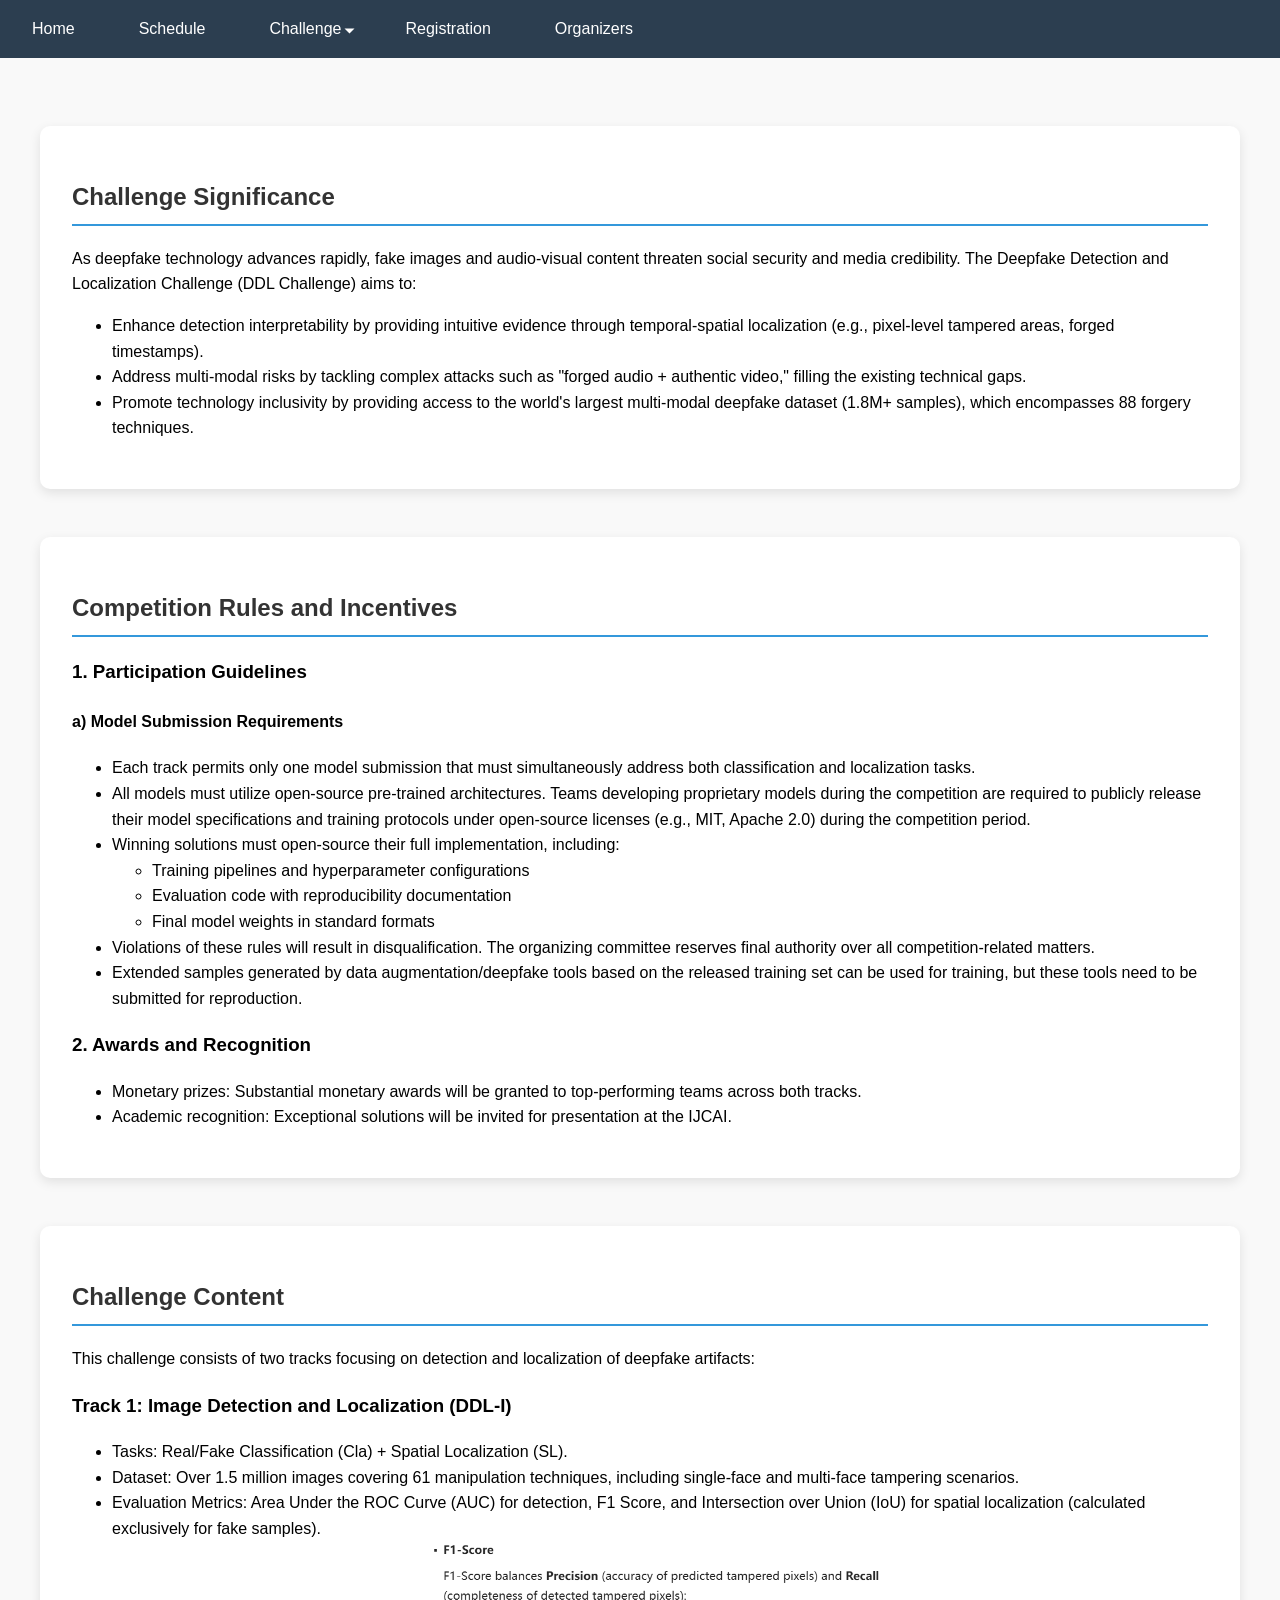
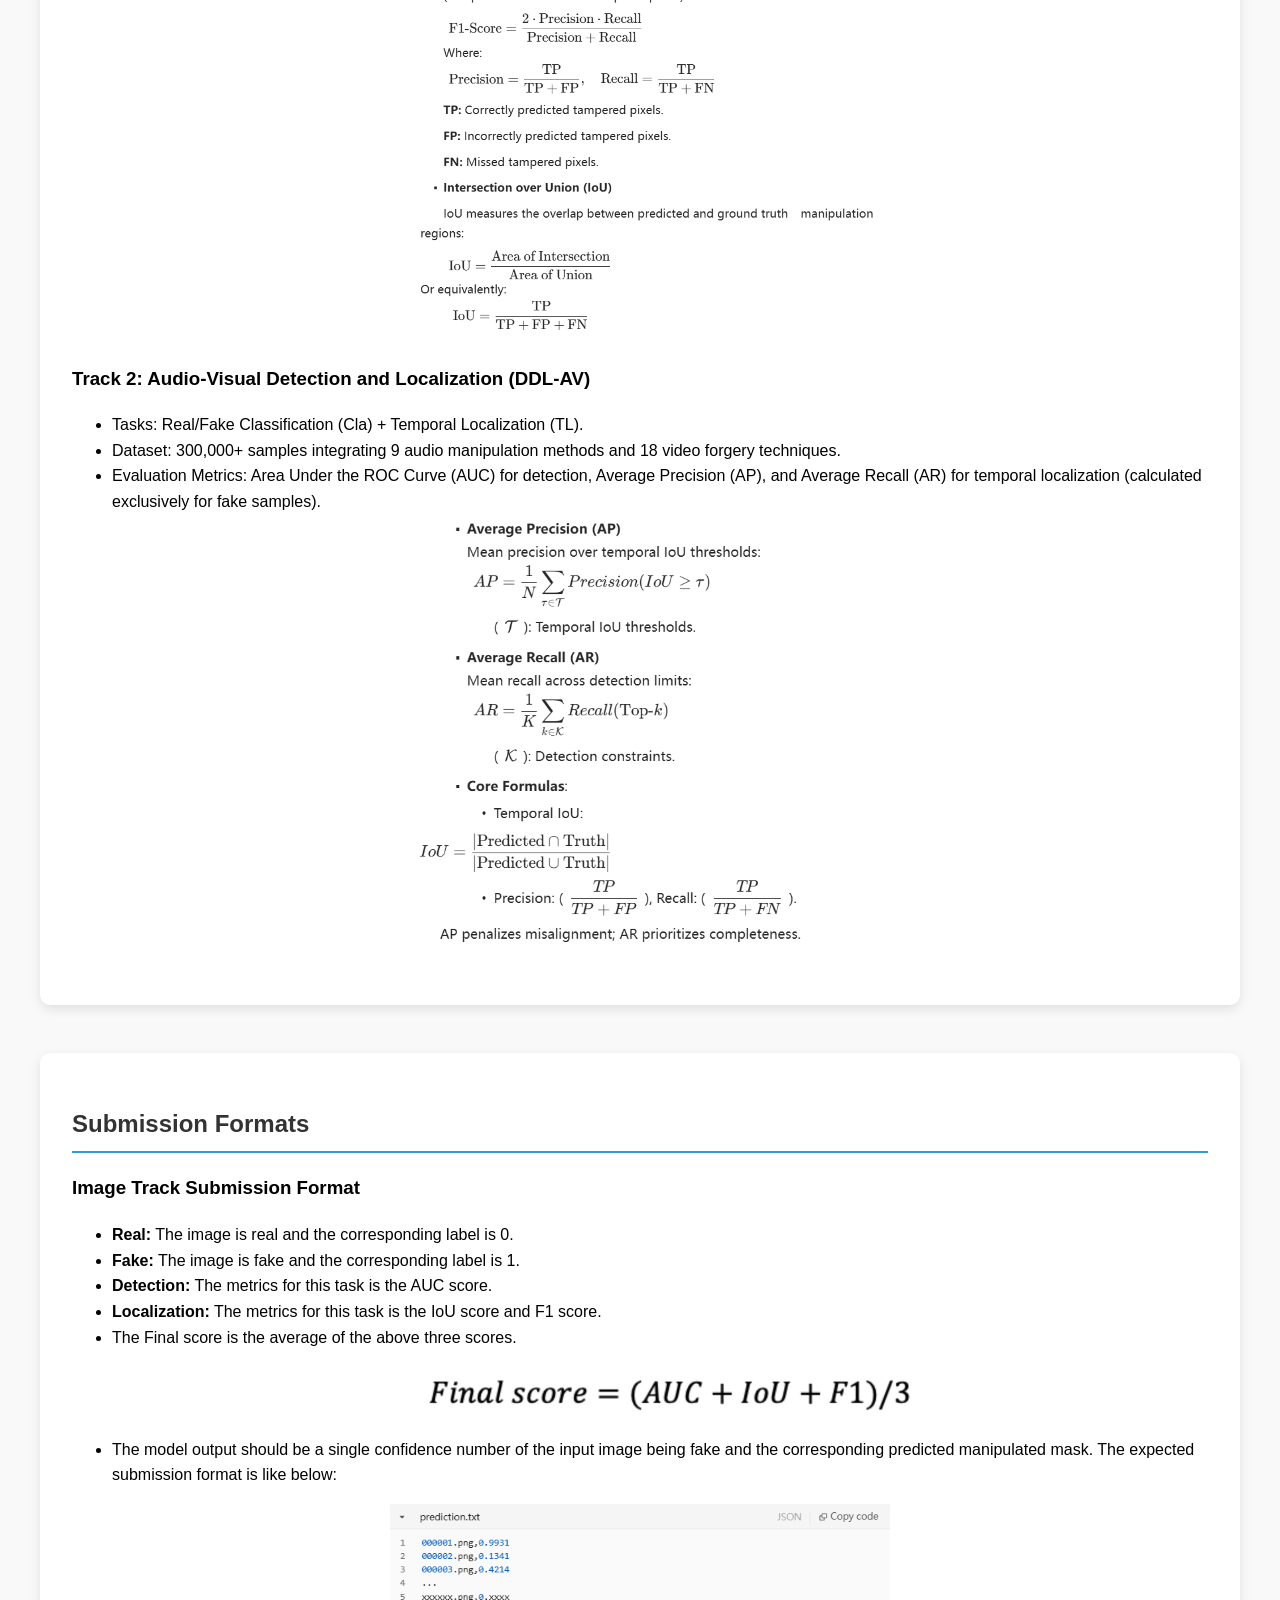
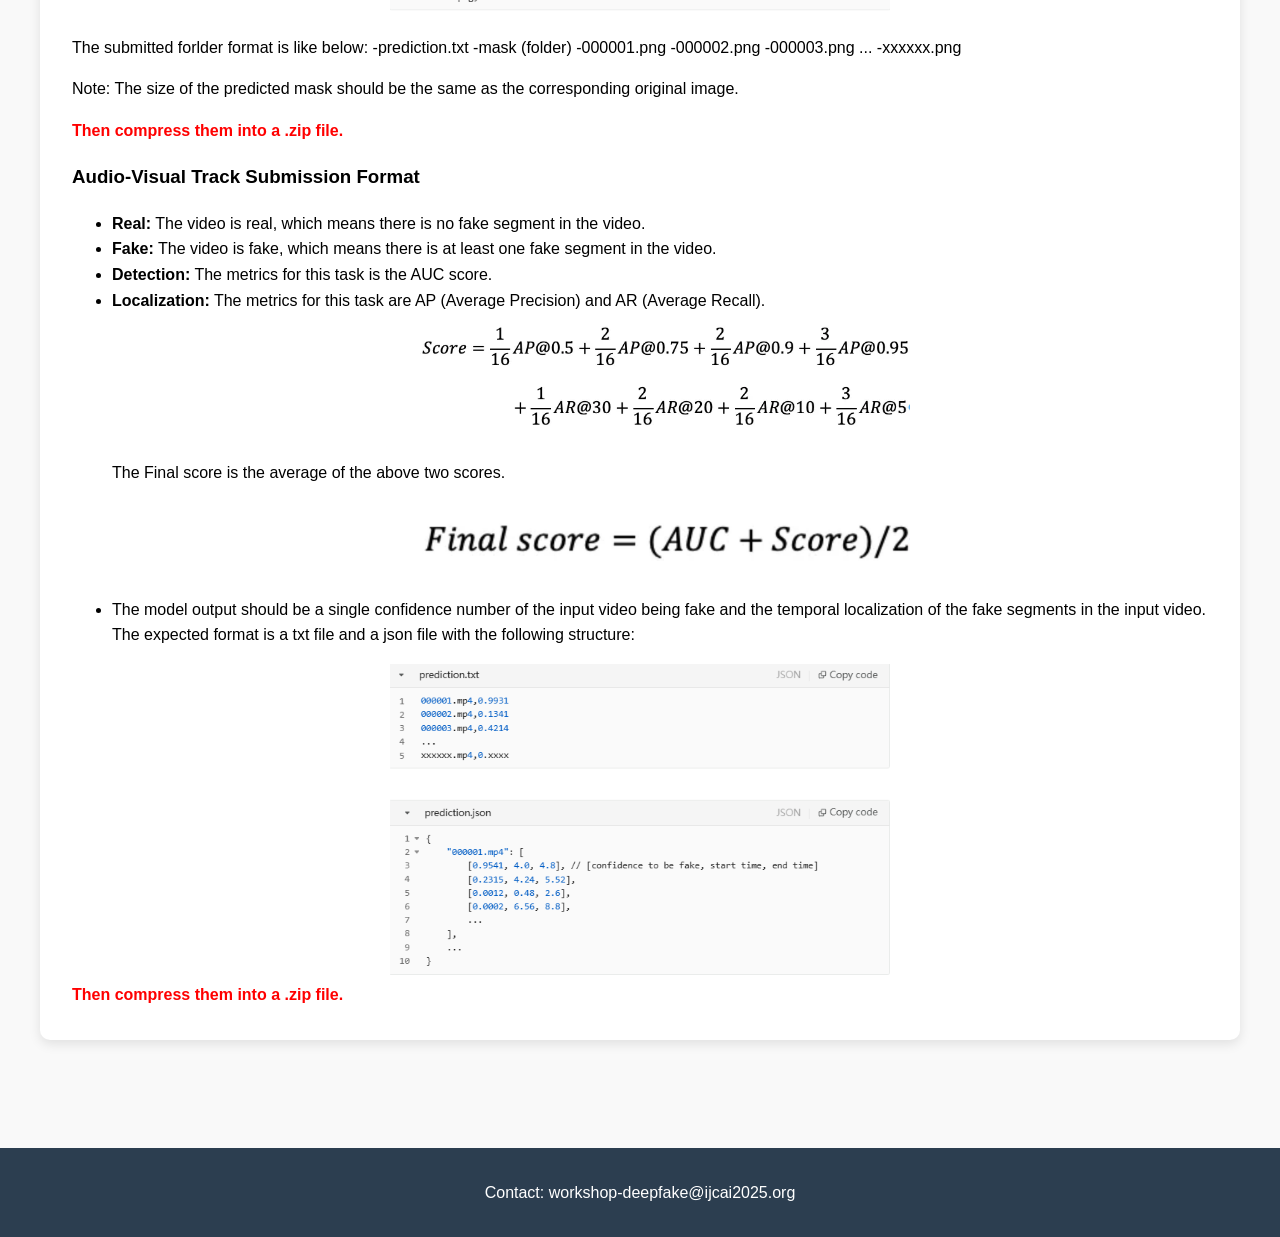
==== challenge.html @ b2328891 "Initial commit from main folder" ====
<!DOCTYPE html>
<html lang="en">
<head>
    <meta charset="UTF-8">
    <meta name="viewport" content="width=device-width, initial-scale=1.0">
    <title>Workshop Challenge | IJCAI 2025</title>
    <link rel="stylesheet" href="styles.css">
</head>
<body>
<nav>
    <ul>
        <li><a href="index.html">Home</a></li>
        <li><a href="schedule.html">Schedule</a></li>
        <li class="dropdown">
            <a href="#">Challenge</a>
            <ul class="dropdown-menu">
                <li><a href="challenge.html">Evaluate</a></li>
                <li><a href="datasets.html">Datasets</a></li>
            </ul>
        </li>
        <li><a href="Registration.html">Registration</a></li>
        <li><a href="organizers.html">Organizers</a></li>
<!--        <li class="active"><a href="accepted_paper.html">Accepted Papers</a></li>-->
    </ul>
</nav>

<div class="container">
    <div class="page-content">
        <div class="card committee-section">
            <h2 class="section-header"><b>Challenge Significance</b></h2>
            <p>As deepfake technology advances rapidly, fake images and audio-visual content threaten social security and media credibility. The Deepfake Detection and Localization Challenge (DDL Challenge) aims to:</p>
            <ul>
                <li>Enhance detection interpretability by providing intuitive evidence through temporal-spatial localization (e.g., pixel-level tampered areas, forged timestamps).</li>
                <li>Address multi-modal risks by tackling complex attacks such as "forged audio + authentic video," filling the existing technical gaps.</li>
                <li>Promote technology inclusivity by providing access to the world's largest multi-modal deepfake dataset (1.8M+ samples), which encompasses 88 forgery techniques.</li>
            </ul>
        </div>

        <div class="card committee-section">
            <h2 class="section-header"><b>Competition Rules and Incentives</b></h2>
            <h3>1. Participation Guidelines</h3>
            <h4>a) Model Submission Requirements</h4>
            <ul>
                <li>Each track permits only one model submission that must simultaneously address both classification and localization tasks.</li>
                <li>All models must utilize open-source pre-trained architectures. Teams developing proprietary models during the competition are required to publicly release their model specifications and training protocols under open-source licenses (e.g., MIT, Apache 2.0) during the competition period.</li>
                <li>Winning solutions must open-source their full implementation, including:
                    <ul>
                        <li>Training pipelines and hyperparameter configurations</li>
                        <li>Evaluation code with reproducibility documentation</li>
                        <li>Final model weights in standard formats</li>
                    </ul>
                </li>
                <li>Violations of these rules will result in disqualification. The organizing committee reserves final authority over all competition-related matters.</li>
                <li>Extended samples generated by data augmentation/deepfake tools based on the released training set can be used for training, but these tools need to be submitted for reproduction.</li>
            </ul>
            <h3>2. Awards and Recognition</h3>
            <ul>
                <li>Monetary prizes: Substantial monetary awards will be granted to top-performing teams across both tracks.</li>
                <li>Academic recognition: Exceptional solutions will be invited for presentation at the IJCAI.</li>
            </ul>
        </div>

        <div class="card committee-section">
            <h2 class="section-header"><b>Challenge Content</b></h2>
            <p>This challenge consists of two tracks focusing on detection and localization of deepfake artifacts:</p>
            <h3>Track 1: Image Detection and Localization (DDL-I)</h3>
            <ul>
                <li>Tasks: Real/Fake Classification (Cla) + Spatial Localization (SL).</li>
                <li>Dataset: Over 1.5 million images covering 61 manipulation techniques, including single-face and multi-face tampering scenarios.</li>
                <li>Evaluation Metrics: Area Under the ROC Curve (AUC) for detection, F1 Score, and Intersection over Union (IoU) for spatial localization (calculated exclusively for fake samples).</li>
                <center><img src="images/f1_score.png" style="width: 500px; height: auto;"></center>
            </ul>

            <h3>Track 2: Audio-Visual Detection and Localization (DDL-AV)</h3>
            <ul>
                <li>Tasks: Real/Fake Classification (Cla) + Temporal Localization (TL).</li>
                <li>Dataset: 300,000+ samples integrating 9 audio manipulation methods and 18 video forgery techniques.</li>
                <li>Evaluation Metrics: Area Under the ROC Curve (AUC) for detection, Average Precision (AP), and Average Recall (AR) for temporal localization (calculated exclusively for fake samples).</li>
                <center><img src="images/average_percision.png" style="width: 500px; height: auto;"></center>
            </ul>
        </div>
    </div>
<div class="card committee-section">
    <h2 class="section-header"><b>Submission Formats</b></h2>

    <h3>Image Track Submission Format</h3>
    <ul>
        <li><b>Real:</b> The image is real and the corresponding label is 0.</li>
        <li><b>Fake:</b> The image is fake and the corresponding label is 1.</li>
        <li><b>Detection:</b> The metrics for this task is the AUC score.</li>
        <li><b>Localization:</b> The metrics for this task is the IoU score and F1 score.</li>
        <li>The Final score is the average of the above three scores.</li>
        <center><img src="images/final_score1.jpg" style="width: 500px; height: auto;"></center>
        <li>The model output should be a single confidence number of the input image being fake and the corresponding predicted manipulated mask. The expected submission format is like below:</li>
    </ul>
    <center><img src="images/image_format.png" style="width: 500px; height: auto;"></center>
    <p>The submitted forlder format is like below:
        -prediction.txt
        -mask (folder)
        -000001.png
        -000002.png
        -000003.png
        ...
        -xxxxxx.png</p>
    <p>Note: The size of the predicted mask should be the same as the corresponding original image.</p>
    <span style="color: red;"><b>Then compress them into a .zip file.</b></span>

    <h3>Audio-Visual Track Submission Format</h3>
    <ul>
        <li><b>Real:</b> The video is real, which means there is no fake segment in the video.</li>
        <li><b>Fake:</b> The video is fake, which means there is at least one fake segment in the video.</li>
        <li><b>Detection:</b> The metrics for this task is the AUC score.</li>
        <li><b>Localization:</b> The metrics for this task are AP (Average Precision) and AR (Average Recall).</li>
        <center><img src="images/audio_format_1.png" style="width: 500px; height: auto;"></center>
        <P>The Final score is the average of the above two scores.</P>
        <center><img src="images/final_score2.jpg" style="width: 500px; height: auto;"></center>
        <Li>The model output should be a single confidence number of the input video being fake and the temporal localization of the fake segments in the input video. The expected format is a txt file and a json file with the following structure:</Li>
    </ul>
    <center><img src="images/audio_format_2.png" style="width: 500px; height: auto;"></center>
    <span style="color: red;"><b>Then compress them into a .zip file.</b></span>
</div>
</div>
</div>
<footer>
    <p>Contact: workshop-deepfake@ijcai2025.org</p>
</footer>
</body>
</html>
---- styles.css ----
/* styles.css */
/* 只影响Highlight区域内的列表链接 */
.highlight-card ul li a {
    text-decoration: none;
}
:root {
    --primary-color: #2c3e50;
    --secondary-color: #3498db;
    --background-color: #f9f9f9;
}
body {
    font-family: 'Segoe UI', sans-serif;
    line-height: 1.6;
    margin: 0;
    background-color: var(--background-color);
}

nav {
    background: var(--primary-color);
    padding: 1rem;
    position: sticky;
    top: 0;
}

nav ul {
    list-style: none;
    display: flex;
    gap: 2rem;
    margin: 0;
    padding: 0;
}

nav a {
    color: white;
    text-decoration: none;
    padding: 0.5rem 1rem;
    border-radius: 4px;
}

nav a.active {
    background: var(--secondary-color);
}

.container {
    max-width: 1200px;
    margin: 2rem auto;
    padding: 0 1rem;
}

.hero {
    text-align: center;
    padding: 4rem 0;
    background: linear-gradient(rgba(44,62,80,0.9), rgba(44,62,80,0.9)),
                url('header-bg.jpg');
    color: white;
}

.highlights {
    display: grid;
    grid-template-columns: repeat(auto-fit, minmax(300px, 1fr));
    gap: 2rem;
    margin-top: 3rem;
}

.highlight-card {
    background: white;
    padding: 1.5rem;
    border-radius: 8px;
    box-shadow: 0 2px 8px rgba(0,0,0,0.1);
}

.committee-grid {
    display: grid;
    grid-template-columns: repeat(auto-fit, minmax(250px, 1fr));
    gap: 1.5rem;
}

.member-card {
    background: white;
    padding: 1rem;
    border-left: 4px solid var(--secondary-color);
    margin-bottom: 1rem;
}

.schedule-timeline {
    border-left: 2px solid var(--secondary-color);
    padding-left: 2rem;
    margin: 2rem 0;
}

.timeline-item {
    margin-bottom: 2rem;
    position: relative;
}

.timeline-item::before {
    content: '';
    position: absolute;
    left: -2.3rem;
    top: 0;
    width: 12px;
    height: 12px;
    background: var(--secondary-color);
    border-radius: 50%;
}

footer {
    background: var(--primary-color);
    color: white;
    text-align: center;
    padding: 1rem;
    margin-top: 3rem;
}

@media (max-width: 768px) {
    nav ul {
        flex-direction: column;
        gap: 1rem;
    }
}

/* 在styles.css中添加以下样式 */
.committee-section {
    margin: 3rem 0;
    padding: 2rem;
    background: white;
    border-radius: 10px;
    box-shadow: 0 4px 12px rgba(0,0,0,0.1);
}

.section-header {
    color: var(--primary-color);
    border-bottom: 2px solid var(--secondary-color);
    padding-bottom: 0.5rem;
    margin-bottom: 2rem;
    display: flex;
    align-items: center;
    gap: 1rem;
}

.member-card {
    background: #fff;
    border-radius: 8px;
    padding: 1.5rem;
    transition: transform 0.3s ease;
    border: 1px solid #eee;
}

.member-card:hover {
    transform: translateY(-5px);
    box-shadow: 0 6px 16px rgba(0,0,0,0.1);
}

.member-header {
    margin-bottom: 1rem;
}

.position {
    color: #666;
    font-size: 0.9rem;
}

.member-details ul {
    list-style: none;
    padding: 0;
    margin: 1rem 0;
}

.member-details li {
    margin: 0.8rem 0;
    display: flex;
    align-items: center;
    gap: 0.8rem;
}

.profile-link {
    display: inline-flex;
    align-items: center;
    gap: 0.5rem;
    color: var(--secondary-color);
    text-decoration: none;
    margin-top: 1rem;
}

.organizer-grid {
    display: grid;
    grid-template-columns: repeat(auto-fit, minmax(280px, 1fr));
    gap: 2rem;
}

.organizer-card {
    display: flex;
    gap: 1.5rem;
    padding: 1rem;
    border-radius: 8px;
    background: #f8f9fa;
}

.organizer-photo {
    width: 100px;
    height: 100px;
    border-radius: 50%;
    overflow: hidden;
}

.organizer-photo img {
    width: 100%;
    height: 100%;
    object-fit: cover;
}

.achievements {
    margin: 0.8rem 0;
    display: flex;
    flex-wrap: wrap;
    gap: 0.5rem;
}

.achievement-badge {
    background: var(--secondary-color);
    color: white;
    padding: 0.3rem 0.8rem;
    border-radius: 20px;
    font-size: 0.8rem;
}

/* Speaker Grid */
.speaker-grid {
  display: grid;
      grid-template-columns: repeat(3, 1fr); /* Three columns in the first row */
      grid-template-rows: auto auto;        /* Two rows */
      gap: 20px;                            /* Gap between items */

}

/* Speaker Card */
.speaker-card {
    background: #fff;
    border: 1px solid #ddd;
    border-radius: 8px;
    padding: 15px;
    text-align: center; /* 居中对齐文本 */
    box-shadow: 0 2px 4px rgba(0, 0, 0, 0.1);
    transition: transform 0.2s, box-shadow 0.2s; /* 鼠标悬浮效果 */
}

/* 悬浮效果 */
.speaker-card:hover {
    transform: translateY(-5px); /* 悬浮时上移 */
    box-shadow: 0 4px 8px rgba(0, 0, 0, 0.2); /* 增大阴影 */
}

/* Speaker Avatar */
.speaker-card .avatar img {
    width: 120px;
    height: 120px;
    border-radius: 50%; /* 圆形头像 */
    object-fit: cover; /* 图片填充保持比例 */
    margin-bottom: 15px; /* 图片与信息之间的间距 */
    box-shadow: 0 2px 6px rgba(0, 0, 0, 0.2); /* 图像阴影 */
}

/* Speaker Info */
.speaker-info h3 {
    font-size: 18px;
    color: #333;
    margin: 0;
}

.speaker-info .affiliation {
    font-size: 14px;
    color: #555;
    margin: 5px 0;
}

/* Speaker Bio */
.speaker-bio p {
    font-size: 14px;
    color: #666;
    margin: 10px 0;
}

.speaker-bio .expertise {
    margin-top: 10px;
}

.expertise-tag {
    display: inline-block;
    margin: 2px 5px;
    padding: 5px 10px;
    font-size: 12px;
    color: #fff;
    background-color: #007bfc;
    border-radius: 20px;
}

/* 鼠标悬浮链接样式 */
.speaker-card .profile-link {
    display: inline-block;
    margin-top: 10px;
    font-size: 14px;
    color: #007bfc;
    text-decoration: none;
    font-weight: bold;
}

.speaker-card .profile-link i {
    margin-left: 5px; /* 图标与文字间距 */
    transition: transform 0.3s ease;
}

.speaker-card .profile-link:hover i {
    transform: translateX(3px); /* 鼠标悬浮时图标向右移动 */
}
.expertise-tag {
    background: #e3f2fd;
    color: #1976d2;
    padding: 0.3rem 0.8rem;
    border-radius: 4px;
    font-size: 0.85rem;
    margin-right: 0.5rem;
}

@media (max-width: 768px) {
    .organizer-card {
        flex-direction: column;
        align-items: center;
        text-align: center;
    }

    .organizer-photo {
        width: 80px;
        height: 80px;
    }
}
/* Add to styles.css */
/* SCHEDULE SPECIFIC STYLES */
.page-title {
    color: #2c3e50;
    border-bottom: 3px solid #3498db;
    padding-bottom: 1rem;
}

.schedule-section {
    margin: 3rem 0;
    background: white;
    padding: 2rem;
    border-radius: 10px;
    box-shadow: 0 4px 6px rgba(0,0,0,0.05);
}

.section-header {
    display: flex;
    align-items: center;
    gap: 1rem;
    color: #34495e;
    margin-bottom: 2rem;
}

.timeline-container {
    position: relative;
    padding-left: 3rem;
    border-left: 2px solid #3498db;
}

.timeline-item {
    position: relative;
    margin-bottom: 2.5rem;
    padding: 1.5rem;
    background: #f8f9fa;
    border-radius: 8px;
    transition: transform 0.2s;
}

.timeline-item:hover {
    transform: translateX(10px);
}

.timeline-time {
    position: absolute;
    left: -6.5rem;
    top: 0.5rem;
    width: 5rem;
    text-align: right;
    font-weight: 600;
    color: #7f8c8d;
}

.timeline-content h3 {
    color: #2c3e50;
    margin-top: 0;
}

/* Timeline Item Types */
.timeline-item.keynote {
    border-left: 4px solid #e74c3c;
}
.timeline-item.primary {
    border-left: 4px solid #3498db;
}
.timeline-item.highlight {
    border-left: 4px solid #2238db;
}
.timeline-item.break {
    border-left: 4px solid #2ecc71;
}

/* Competition Timeline Table */
.timeline-table {
    border: 1px solid #ecf0f1;
    border-radius: 8px;
    overflow: hidden;
}

.table-header {
    display: grid;
    grid-template-columns: 1fr 2fr 1fr;
    background: #3498db;
    color: white;
    padding: 1rem;
    font-weight: bold;
}

.table-row {
    display: grid;
    grid-template-columns: 1fr 2fr 1fr;
    padding: 1rem;
    border-bottom: 1px solid #ecf0f1;
}

.table-row.upcoming {
    background: #fcf8e3;
}

.status-col {
    text-align: center;
    font-weight: 600;
}

/* Milestone Cards */
.milestones {
    display: grid;
    grid-template-columns: repeat(auto-fit, minmax(250px, 1fr));
    gap: 1.5rem;
}

.milestone-card {
    background: #fff;
    padding: 1.5rem;
    border-radius: 8px;
    text-align: center;
    border: 1px solid #3498db33;
}

.date-badge {
    background: #3498db;
    color: white;
    width: 100px;
    height: 100px;
    border-radius: 50%;
    display: flex;
    align-items: center;
    justify-content: center;
    margin: -40px auto 1rem;
    font-weight: bold;
    font-size: 1.2em;
}

@media (max-width: 768px) {
    .timeline-container {
        padding-left: 1rem;
    }

    .timeline-time {
        position: static;
        text-align: left;
        margin-bottom: 0.5rem;
    }

    .table-header,
    .table-row {
        grid-template-columns: 1fr;
    }
}
/* 添加以下CSS到styles.css */

/* Dataset Page Specific Styles */
.dataset-header {
    display: flex;
    justify-content: space-between;
    align-items: center;
    margin-bottom: 2rem;
}

.View-btn {
    background: var(--secondary-color);
    color: white;
    padding: 0.8rem 1.5rem;
    border-radius: 25px;
    text-decoration: none;
    transition: transform 0.3s ease;
}

.View-btn:hover {
    transform: translateY(-2px);
}

.dataset-highlights {
    display: grid;
    grid-template-columns: repeat(auto-fit, minmax(200px, 1fr));
    gap: 1.5rem;
    margin: 2rem 0;
}

.highlight-card {
    text-align: center;
    padding: 1.5rem;
    background: white;
    border-radius: 10px;
    box-shadow: 0 3px 12px rgba(0,0,0,0.1);
}

.highlight-icon {
    font-size: 2.5rem;
    margin-bottom: 1rem;
}

.feature-grid {
   display: grid;
   grid-template-columns: repeat(auto-fit, minmax(300px, 1fr));
   gap: 2rem; margin: 3rem 0; padding: 2rem; background: white;
   /* 卡片背景是白色，与 Dataset 网格保持一致 */
   border-radius: 8px;
   box-shadow: 0 4px 12px rgba(0, 0, 0, 0.1); /* 卡片阴影 */
}

.new-data-table {
    width: 100%;
    border-collapse: separate; /* 使用 separate 而非 collapse，这样可以使用 border-spacing 属性 */
    border-spacing: 10px 5px; /* 设置列与列的间距 (水平间距, 垂直间距) */
}

.new-data-table th, .new-data-table td {
    border: 1px solid #ddd; /* 添加边框 */
    padding: 12px; /* 增加内边距，提供更好的空间 */
    text-align: left; /* 左对齐，可根据需要修改 */
    background-color: #ffffff; /* 单元格背景色，可以根据需要调整 */
}

.new-data-table th {
    background-color: #f2f2f2; /* 表头背景颜色 */
    font-weight: bold; /* 加粗 */
}

.new-data-table tr:nth-child(even) {
    background-color: #f9f9f9; /* 偶数行背景颜色 */
}

.new-data-table tr:hover {
    background-color: #f1f1f1; /* 鼠标悬停行的背景颜色 */
}

.sample-gallery {
    display: grid;
    grid-template-columns: repeat(auto-fit, minmax(250px, 1fr));
    gap: 2rem;
    margin: 2rem 0;
}

.sample-item {
    position: relative;
    border-radius: 8px;
    overflow: hidden;
    box-shadow: 0 4px 6px rgba(0,0,0,0.1);
}

.sample-item img {
    width: 100%;
    height: 380px;
    object-fit: cover;
}

.sample-caption {
    position: absolute;
    bottom: 0;
    width: 100%;
    background: rgba(0,0,0,0.7);
    color: white;
    padding: 0.5rem;
    text-align: center;
}

.doc-cards {
    display: grid;
    grid-template-columns: repeat(auto-fit, minmax(300px, 1fr));
    gap: 2rem;
    margin-top: 2rem;
}

.doc-card {
    padding: 1.5rem;
    background: white;
    border-radius: 8px;
    border-left: 4px solid var(--secondary-color);
    box-shadow: 0 2px 4px rgba(0,0,0,0.05);
}

.doc-link {
    display: inline-block;
    margin-top: 1rem;
    color: var(--secondary-color);
    text-decoration: none;
    font-weight: 500;
}

@media (max-width: 768px) {
 .dataset-header {
     display: flex;
     justify-content: space-between; /* 将标题与按钮分开 */
     align-items: center; /* 垂直居中对齐 */
     margin-bottom: 2rem; /* 在标题下方添加间距 */
 }

 .View-btn {
     background: var(--secondary-color);
     color: white;
     padding: 0.8rem 1.5rem;
     border-radius: 25px;
     text-decoration: none;
     transition: transform 0.3s ease;
 }

 .View-btn:hover {
     transform: translateY(-2px);
 }

}
/* 新增竞赛页面专用样式 */
.competition-header {
    text-align: center;
    padding: 4rem 0;
    background: var(--primary-color);
    color: white;
    border-radius: 8px;
    margin-bottom: 2rem;
}

.cta-button {
    display: inline-block;
    padding: 1rem 2rem;
    background: var(--secondary-color);
    color: white;
    text-decoration: none;
    border-radius: 25px;
    transition: transform 0.3s ease;
}

.cta-button:hover {
    transform: translateY(-2px);
}

.overview-grid {
    display: grid;
    grid-template-columns: repeat(auto-fit, minmax(280px, 1fr));
    gap: 2rem;
    margin: 2rem 0;
}

.overview-card {
    background: white;
    padding: 2rem;
    border-radius: 12px;
    box-shadow: 0 4px 12px rgba(0,0,0,0.1);
    text-align: center;
}

.prize-amount {
    font-size: 2.5rem;
    color: var(--secondary-color);
    margin: 1rem 0;
}

.dataset-grid {
    display: grid;
    grid-template-columns: repeat(auto-fit, minmax(300px, 1fr));
    gap: 2rem;
    margin: 2rem 0;
}

.dataset-card {
    background: white;
    padding: 2rem;
    border-radius: 8px;
    border-left: 6px solid var(--secondary-color);
}

.dataset-stats {
    display: flex;
    justify-content: space-around;
    margin: 2rem 0;
}

.stat-item {
    text-align: center;
}

.stat-number {
    display: block;
    font-size: 2.2rem;
    color: var(--primary-color);
}

.dataset-features {
    list-style: none;
    padding: 0;
}

.dataset-features li {
    padding: 0.5rem 0;
    position: relative;
    padding-left: 1.5rem;
}

.dataset-features li::before {
    content: "✓";
    position: absolute;
    left: 0;
    color: var(--secondary-color);
}

.requirement-steps {
    display: grid;
    grid-template-columns: repeat(auto-fit, minmax(250px, 1fr));
    gap: 1.5rem;
    margin: 2rem 0;
}

.step-card {
    text-align: center;
    padding: 1.5rem;
    background: white;
    border-radius: 8px;
}

.step-number {
    width: 40px;
    height: 40px;
    background: var(--secondary-color);
    color: white;
    border-radius: 50%;
    display: flex;
    align-items: center;
    justify-content: center;
    margin: 0 auto 1rem;
}

.faq-accordion {
    background: white;
    border-radius: 8px;
    padding: 1rem;
}

.faq-item {
    border-bottom: 1px solid #eee;
    padding: 1rem 0;
}

.faq-item summary {
    font-weight: 600;
    cursor: pointer;
    padding: 0.5rem 0;
}

.faq-item p {
    margin-top: 1rem;
    color: #666;
}

@media (max-width: 768px) {
    .prize-amount {
        font-size: 2rem;
    }

    .stat-number {
        font-size: 1.8rem;
    }
}
/* 导航栏样式 */
nav {
    background: var(--primary-color); /* 使用自定义主色 */
    padding: 1rem;
    position: sticky; /* 粘性定位 */
    top: 0;
    z-index: 1000; /* 确保导航栏在其他内容上方 */
}

nav ul {
    list-style: none;
    margin: 0;
    padding: 0;
    display: flex; /* 使用 flexbox 布局 */
    gap: 2rem; /* 项目间距 */
}

nav ul li {
    position: relative; /* 允许下拉菜单绝对定位 */
}

nav a {
    color: white; /* 链接字体颜色 */
    text-decoration: none;
    padding: 0.5rem 1rem;
    border-radius: 4px;
    transition: background 0.3s; /* 背景颜色变化效果 */
}

nav a:hover, nav a.active {
    background: var(--secondary-color); /* 鼠标悬停或活动链接的背景颜色 */
}

/* 下拉菜单样式 */
nav ul li .dropdown-menu {
    display: none; /* 默认隐藏下拉菜单 */
    position: absolute; /* 绝对定位 */
    background-color: white; /* 下拉菜单背景颜色 */
    color: black; /* 下拉菜单字体颜色 */
    min-width: 80px; /* 设置最小宽度 */
    z-index: 1000; /* 确保下拉菜单在其他内容上方 */
    border-radius: 8px; /* 圆角边 */
    box-shadow: 0 2px 8px rgba(0, 0, 0, 0.2); /* 陰影效果 */
    padding: 10px 0; /* 上下内边距 */
}

nav ul li:hover .dropdown-menu {
    display: block; /* 鼠标悬停时显示下拉菜单 */
}

nav ul li .dropdown-menu li {
    float: none; /* 子菜单项目不浮动 */
    width: 100%; /* 让下拉菜单项占满宽度 */
    padding: 4px 0; /* 每个子菜单项上下间距 */
}

nav ul li .dropdown-menu li a {
    padding: 12px 16px; /* 调整下拉菜单项的内邊距 */
    color: black; /* 下拉菜单项字体颜色 */
    font-size: 0.9rem; /* 子菜单字体大小，稍小于父链接 */
    transition: background 0.15s; /* 背景颜色变化效果 */
}

nav ul li .dropdown-menu li a:hover {
    background-color: var(--secondary-color); /* 鼠标悬停下拉菜单项的背景颜色 */
    color: white; /* 悬停时字体颜色 */
}

/* 页面内容样式 */
.container {
    max-width: 1200px;
    margin: 2rem auto; /* 中间对齐 */
    padding: 0 1rem; /* 水平内边距 */
}

.page-content {
    margin-top: 20px;
}

footer {
    background: var(--primary-color);
    color: white;
    text-align: center;
    padding: 1rem;
    margin-top: 3rem;
}


/* 页面内容样式 */
.container {
    max-width: 1200px;
    margin: 2rem auto; /* 中间对齐 */
    padding: 0 1rem; /* 水平内边距 */
}

.page-content {
    margin-top: 20px;
}

footer {
    background: var(--primary-color);
    color: white;
    text-align: center;
    padding: 1rem;
    margin-top: 3rem;
}

 /* 通用设置 */
 .container {
     max-width: 1200px;
     margin: auto;
     padding: 20px;
 }

 .committee-section {
     margin-bottom: 40px;
 }

 .section-header {
     font-size: 24px;
     color: #333;
     margin-bottom: 20px;
 }

/* Organizer Grid */
.organizer-grid, .expert-grid{
    display: grid;
    grid-template-columns: repeat(auto-fit, minmax(300px, 1fr)); /* 响应式布局 */
    gap: 20px;
}

/* Organizer Card */
.organizer-card {
    border: 1px solid #ddd;
    border-radius: 10px;
    background: #fff;
    padding: 20px;
    text-align: center; /* 内容居中对齐 */
    box-shadow: 0 2px 4px rgba(0, 0, 0, 0.1);
    transition: transform 0.2s;
}

/* Card Hover Effect */
.organizer-card:hover {
    transform: scale(1.03); /* 鼠标悬停时稍微放大 */
    box-shadow: 0 4px 8px rgba(0, 0, 0, 0.2);
}

/* Avatar */
.avatar img {
    width: 120px;
    height: 120px;
    border-radius: 50%;
    object-fit: cover; /* 保证图片适配圆形头像 */
    margin-bottom: 15px; /* 图片与姓名/信息间距 */
    box-shadow: 0 2px 6px rgba(0, 0, 0, 0.2);
}

/* Organizer Info */
.organizer-info {
    text-align: center; /* 信息居中 */
}

.organizer-info h3 {
    font-size: 18px;
    color: #333;
    margin: 0;
}

.organizer-info p {
    font-size: 14px;
    color: #555;
    margin: 5px 0;
}

.organizer-info .research-area {
    font-style: italic;
    color: #666;
    margin-top: 10px;
}

/* Details List */
.details-list {
    list-style: none; /* 去掉默认的列表样式 */
    padding: 0;
    margin: 10px 0;
}

.details-list li {
    margin-bottom: 5px;
    font-size: 14px;
    color: #555;
}

.details-list i {
    margin-right: 8px; /* 图标与文字间距 */
    color: #007bfc; /* 图标颜色 */
}

/* Profile Link */
.profile-link {
    display: inline-block;
    margin-top: 10px;
    font-size: 14px;
    color: #007bfc;
    text-decoration: none;
    font-weight: bold;
}

.profile-link i {
    margin-left: 5px;
    transition: transform 0.3s;
}

/* Hover Effect */
.profile-link:hover {
    text-decoration: underline;
}

.profile-link:hover i {
    transform: translateX(3px); /* 向右移动图标 */
}

 /* 通用设置 */
 .container {
     max-width: 1200px;
     margin: auto;
     padding: 20px;
 }

 .committee-section {
     margin-bottom: 40px;
 }

 .section-header {
     font-size: 24px;
     color: #333;
     margin-bottom: 20px;
 }
/* Acknowledgments Section Styling */
.acknowledgments-grid {
    display: grid;
    grid-template-columns: repeat(auto-fit, minmax(150px, 1fr));
    gap: 20px;
    margin-top: 20px;
}

.acknowledgment-card {
    background: #f9f9f9;
    padding: 10px 15px;
    text-align: center;
    border: 1px solid #ddd;
    border-radius: 8px;
    box-shadow: 0 2px 5px rgba(0, 0, 0, 0.1);
    font-family: 'Arial', sans-serif;
    font-size: 16px;
    color: #333;
    transition: transform 0.3s, box-shadow 0.3s;
}
/* 卡片样式 */
.highlight-card {
    background: white;
    padding: 2rem; /* 内边距 */
    border-radius: 8px; /* 圆角 */
    box-shadow: 0 2px 8px rgba(0, 0, 0, 0.1); /* 阴影 */
    margin-bottom: 2rem; /* 底部间距 */
}

/* 标题样式 */
.member-header, .key-topics h3, .related-topics h3 {
    text-align: center; /* 中间对齐 */
}

/* 列表样式 */
.submission-details ul,
.key-topics ul,
.related-topics ul {
    padding-left: 20px; /* 列表左侧内边距 */
    margin: 0; /* 清除默认外边距 */
}

/* 嵌套列表样式 */
.related-topics ul li {
    margin-bottom: 1rem; /* 列表项之间的间距 */
}

.related-topics ul li ul {
    padding-left: 20px; /* 嵌套列表的左侧内边距 */
}
<style>
    .dropdown > a {
        position: relative; /* 使伪元素的定位相对于父元素 */
    }

    .dropdown > a::after {
        content: '';
        position: absolute;
        top: 50%; /* 垂直居中 */
        right: 5px; /* 与右边缘的距离 */
        transform: translateY(-30%) rotate(270deg); /* 將三角形旋轉90度，使其看起来像一个指示标志 */
        border: solid transparent; /* 透明边框 */
        border-width: 5px 5px 5px 0; /* 定义三角形的大小和方向 */
        border-right-color: #ffffff; /* 三角形颜色，白色，可以根据需要更改 */
    }
</style>
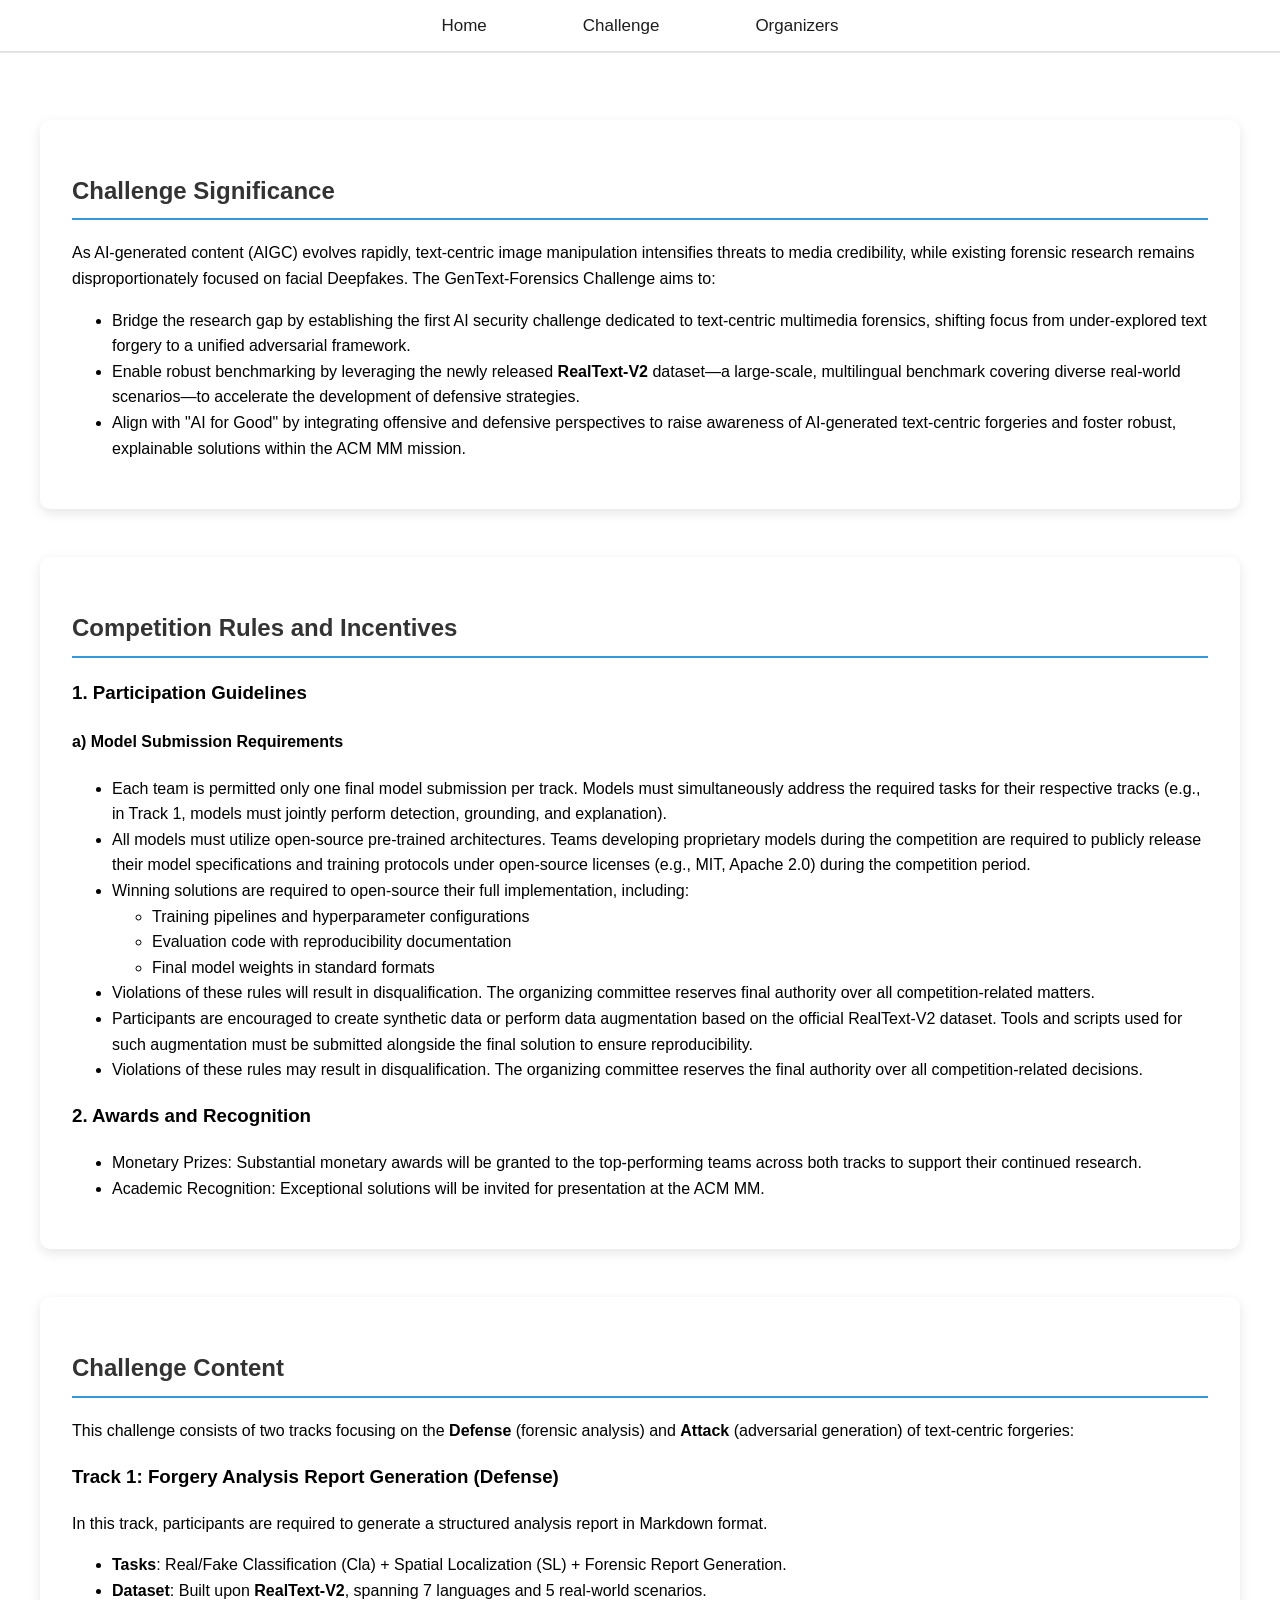
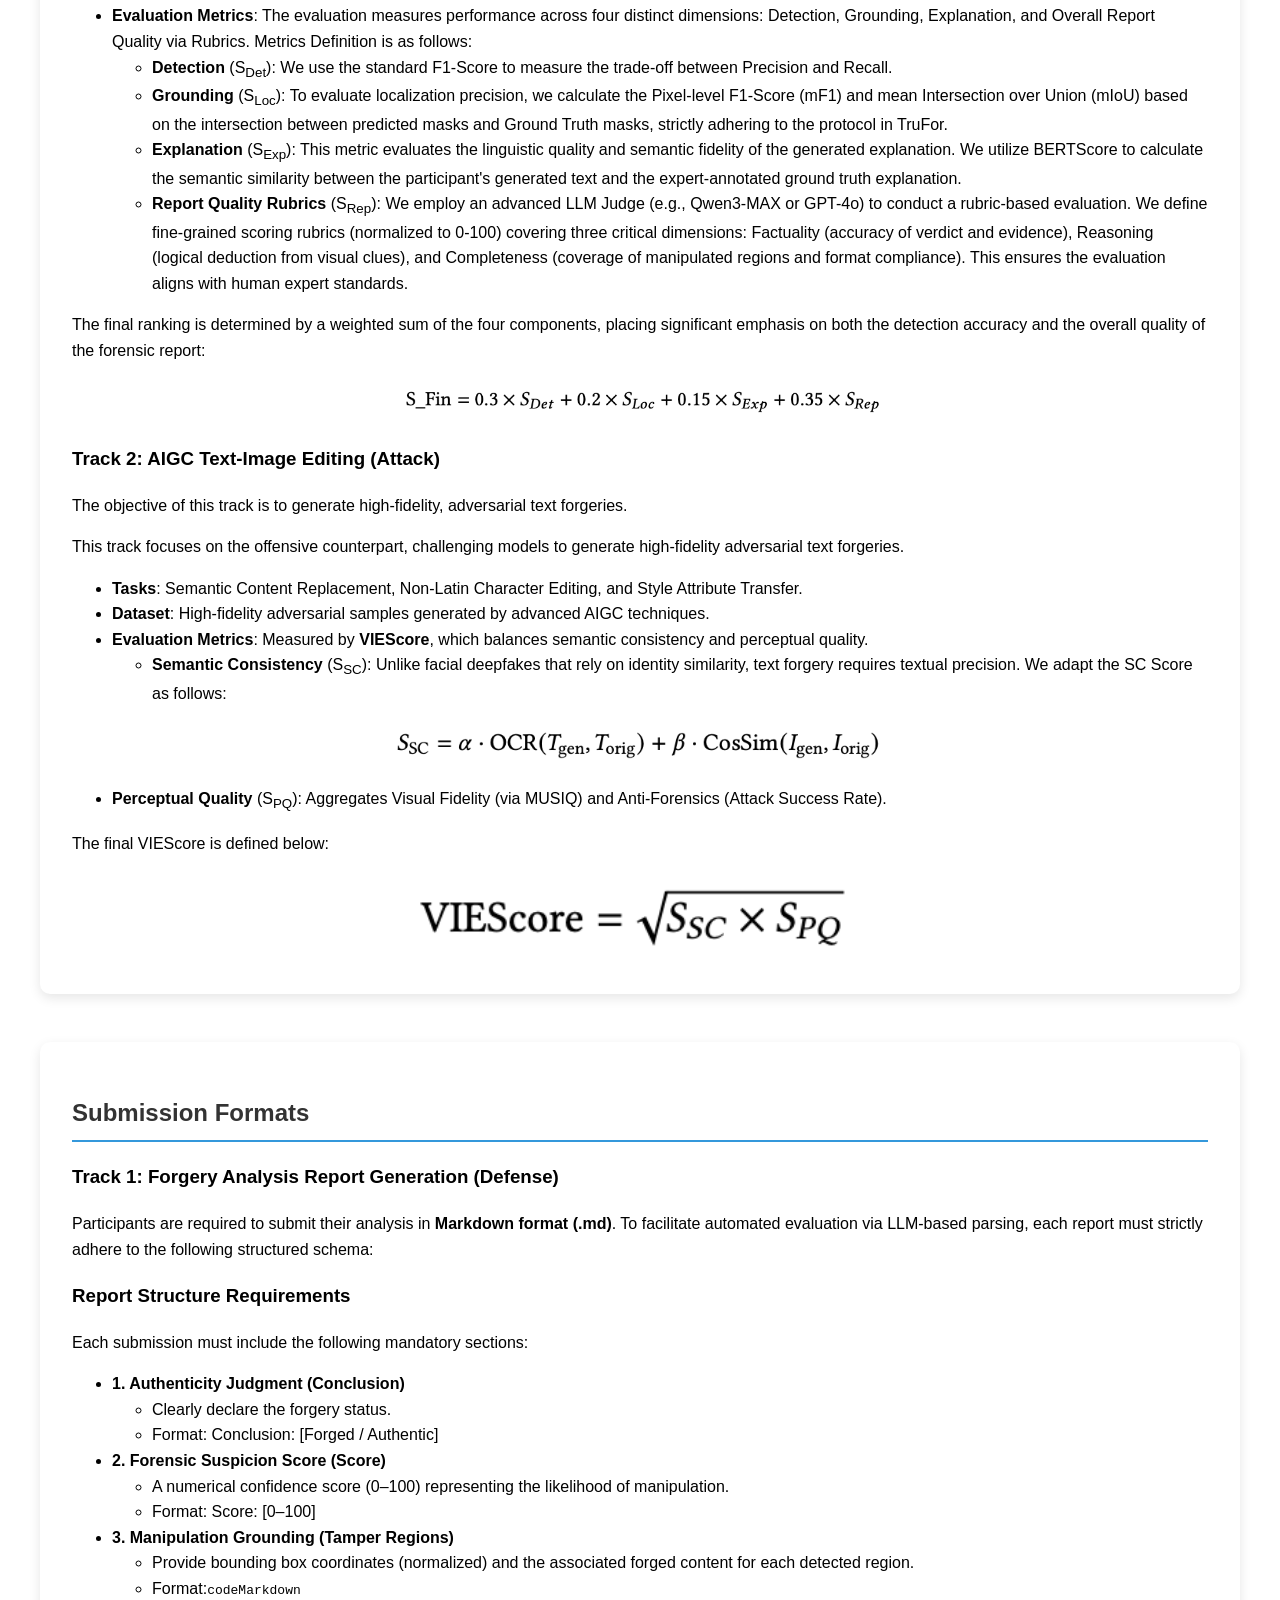
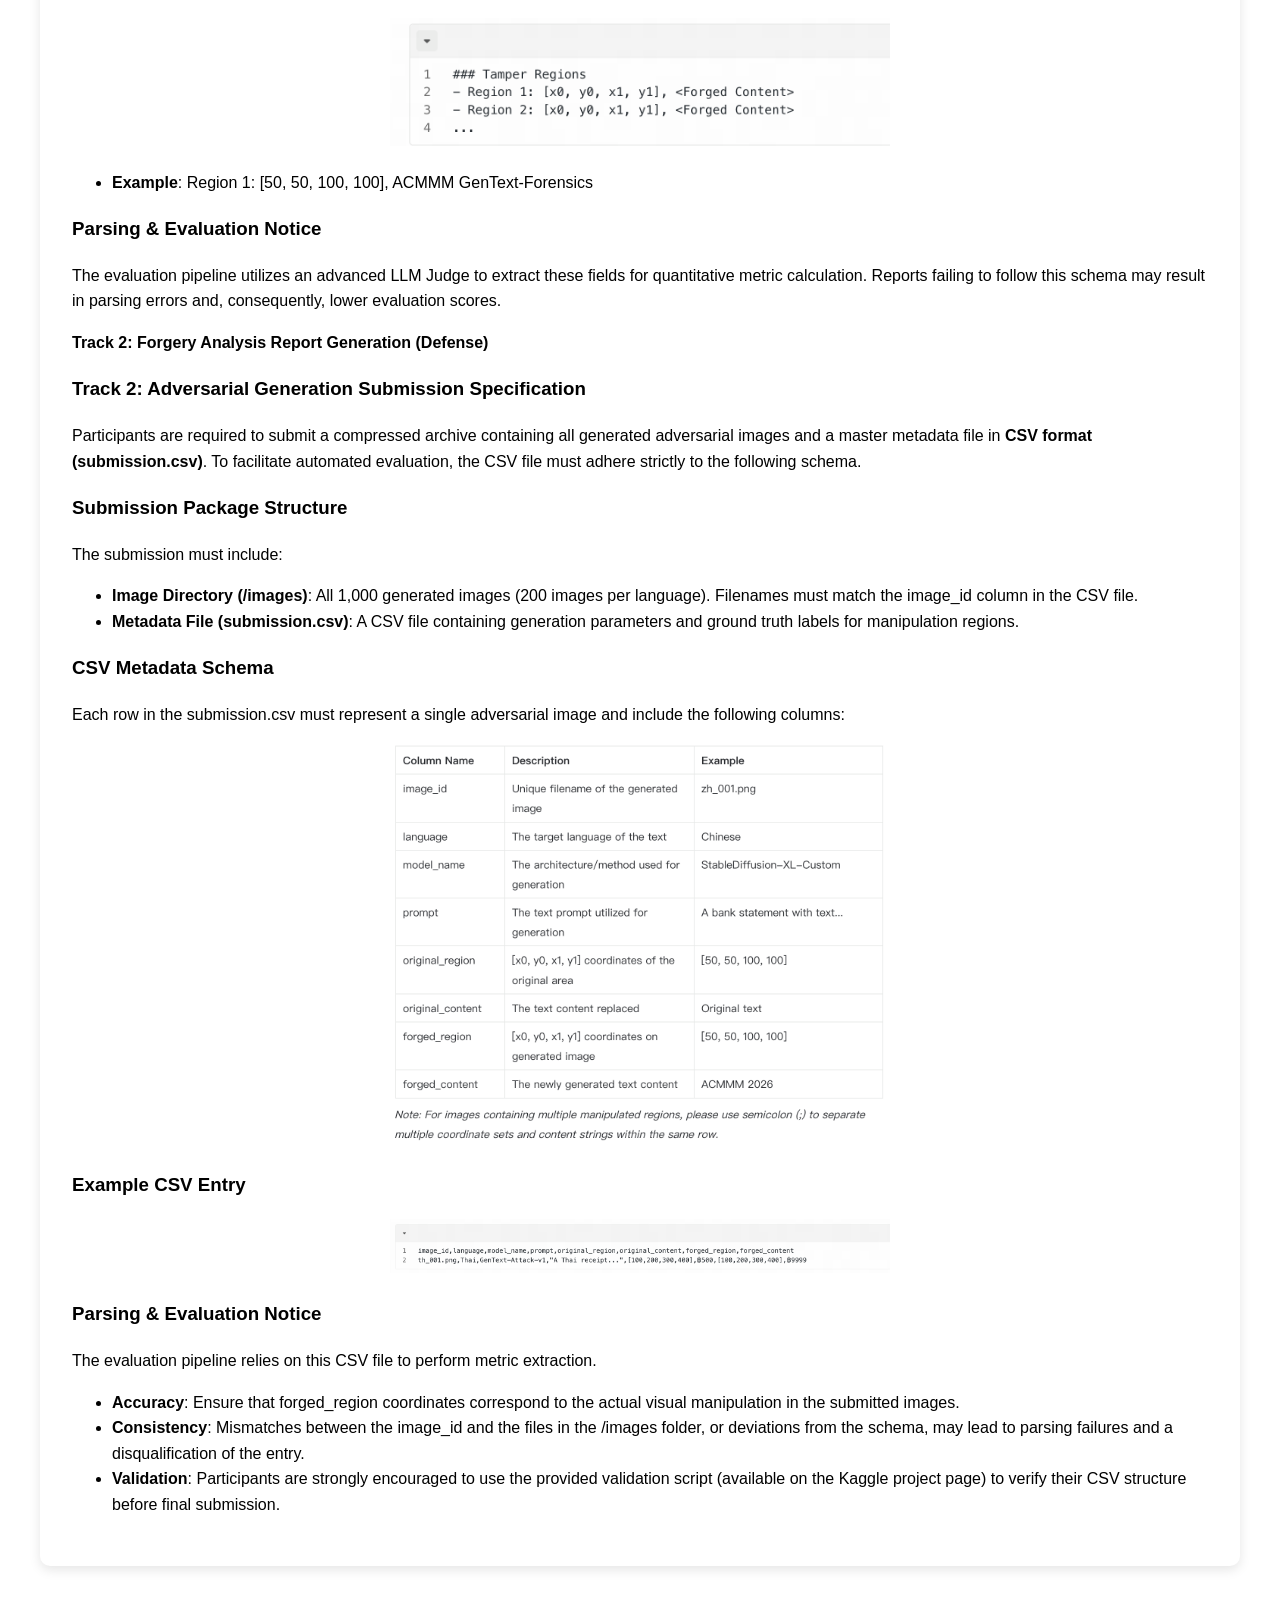
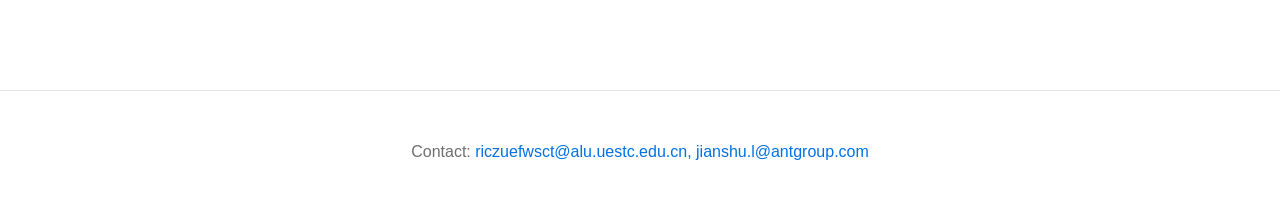
==== commit d5c819e5: "对首页以及规则也添加了本次大赛的相关内容" ====
--- a/challenge.html
+++ b/challenge.html
@@ -3,36 +3,35 @@
 <head>
     <meta charset="UTF-8">
     <meta name="viewport" content="width=device-width, initial-scale=1.0">
-    <title>Workshop Challenge | IJCAI 2025</title>
+    <title>GenText-Forensics 2026</title>
     <link rel="stylesheet" href="styles.css">
+    <link rel="stylesheet" href="https://cdnjs.cloudflare.com/ajax/libs/font-awesome/5.15.4/css/all.min.css">
 </head>
-<body>
-<nav>
-    <ul>
-        <li><a href="index.html">Home</a></li>
-        <li><a href="schedule.html">Schedule</a></li>
-        <li class="dropdown">
-            <a href="#">Challenge</a>
-            <ul class="dropdown-menu">
-                <li><a href="challenge.html">Evaluate</a></li>
-                <li><a href="datasets.html">Datasets</a></li>
-            </ul>
-        </li>
-        <li><a href="Registration.html">Registration</a></li>
-        <li><a href="organizers.html">Organizers</a></li>
-<!--        <li class="active"><a href="accepted_paper.html">Accepted Papers</a></li>-->
-    </ul>
-</nav>
+<body style="background-color: #ffffff; margin: 0; padding: 0; font-family: -apple-system, BlinkMacSystemFont, 'Segoe UI', Roboto, Helvetica, Arial, sans-serif;">
+    <nav style="background-color: rgba(255, 255, 255, 0.98); backdrop-filter: blur(20px); box-shadow: 0 1px 0 rgba(0, 0, 0, 0.1); padding: 12px 0; position: sticky; top: 0; z-index: 1000;">
+        <ul style="list-style: none; margin: 0; padding: 0 40px; display: flex; align-items: center; justify-content: center;">
+            <li style="margin-right: 40px;"><a href="index.html" style="color: #1d1d1f; text-decoration: none; font-size: 17px; font-weight: 400; padding: 8px 12px; transition: opacity 0.3s ease;" onmouseover="this.style.opacity='0.7'" onmouseout="this.style.opacity='1'">Home</a></li>
+            <li class="dropdown" style="margin-right: 40px;">
+                <a href="#" style="color: #1d1d1f; text-decoration: none; font-size: 17px; font-weight: 400; padding: 8px 12px; transition: opacity 0.3s ease;" onmouseover="this.style.opacity='0.7'" onmouseout="this.style.opacity='1'">Challenge</a>
+                <ul class="dropdown-menu" style="background-color: rgba(255, 255, 255, 0.98); backdrop-filter: blur(20px); box-shadow: 0 4px 12px rgba(0, 0, 0, 0.1); border-radius: 12px; margin-top: 8px; border: none; padding: 8px 0;">
+                    <li><a href="challenge.html" style="color: #1d1d1f; text-decoration: none; padding: 8px 20px; display: block; font-size: 17px; transition: background-color 0.3s ease;" onmouseover="this.style.backgroundColor='#f5f5f7'" onmouseout="this.style.backgroundColor='transparent'">Evaluate</a></li>
+                </ul>
+            </li>
+            <li style="margin-right: 0;"><a href="organizers.html" style="color: #1d1d1f; text-decoration: none; font-size: 17px; font-weight: 400; padding: 8px 12px; transition: opacity 0.3s ease;" onmouseover="this.style.opacity='0.7'" onmouseout="this.style.opacity='1'">Organizers</a></li>
+        </ul>
+    </nav>
 
 <div class="container">
     <div class="page-content">
         <div class="card committee-section">
             <h2 class="section-header"><b>Challenge Significance</b></h2>
-            <p>As deepfake technology advances rapidly, fake images and audio-visual content threaten social security and media credibility. The Deepfake Detection and Localization Challenge (DDL Challenge) aims to:</p>
+            <p>As AI-generated content (AIGC) evolves rapidly, text-centric image manipulation intensifies threats to media credibility, while existing forensic research remains disproportionately focused on facial Deepfakes. The GenText-Forensics Challenge aims to:</p>
             <ul>
-                <li>Enhance detection interpretability by providing intuitive evidence through temporal-spatial localization (e.g., pixel-level tampered areas, forged timestamps).</li>
-                <li>Address multi-modal risks by tackling complex attacks such as "forged audio + authentic video," filling the existing technical gaps.</li>
-                <li>Promote technology inclusivity by providing access to the world's largest multi-modal deepfake dataset (1.8M+ samples), which encompasses 88 forgery techniques.</li>
+                <li>Bridge the research gap by establishing the first AI security challenge dedicated to text-centric multimedia forensics, shifting focus from under-explored text forgery to a unified adversarial framework.</li>
+                <li>Enable robust benchmarking by leveraging the newly released <b>RealText-V2</b> dataset—a large-scale, multilingual benchmark covering diverse real-world scenarios—to accelerate the development of defensive strategies.</li>
+                <li>Align with "AI for Good" by integrating offensive and defensive perspectives to raise awareness of AI-generated text-centric forgeries and foster robust, explainable solutions within the ACM MM mission.
+
+</li>
             </ul>
         </div>
 
@@ -41,9 +40,10 @@
             <h3>1. Participation Guidelines</h3>
             <h4>a) Model Submission Requirements</h4>
             <ul>
-                <li>Each track permits only one model submission that must simultaneously address both classification and localization tasks.</li>
+                <li>Each team is permitted only one final model submission per track.
+Models must simultaneously address the required tasks for their respective tracks (e.g., in Track 1, models must jointly perform detection, grounding, and explanation).</li>
                 <li>All models must utilize open-source pre-trained architectures. Teams developing proprietary models during the competition are required to publicly release their model specifications and training protocols under open-source licenses (e.g., MIT, Apache 2.0) during the competition period.</li>
-                <li>Winning solutions must open-source their full implementation, including:
+                <li>Winning solutions are required to open-source their full implementation, including:
                     <ul>
                         <li>Training pipelines and hyperparameter configurations</li>
                         <li>Evaluation code with reproducibility documentation</li>
@@ -51,78 +51,131 @@
                     </ul>
                 </li>
                 <li>Violations of these rules will result in disqualification. The organizing committee reserves final authority over all competition-related matters.</li>
-                <li>Extended samples generated by data augmentation/deepfake tools based on the released training set can be used for training, but these tools need to be submitted for reproduction.</li>
+                <li>Participants are encouraged to create synthetic data or perform data augmentation based on the official RealText-V2 dataset. Tools and scripts used for such augmentation must be submitted alongside the final solution to ensure reproducibility.</li>
+                <li>Violations of these rules may result in disqualification. The organizing committee reserves the final authority over all competition-related decisions.</li>
             </ul>
             <h3>2. Awards and Recognition</h3>
             <ul>
-                <li>Monetary prizes: Substantial monetary awards will be granted to top-performing teams across both tracks.</li>
-                <li>Academic recognition: Exceptional solutions will be invited for presentation at the IJCAI.</li>
+                <li>Monetary Prizes: Substantial monetary awards will be granted to the top-performing teams across both tracks to support their continued research.</li>
+                <li>Academic Recognition: Exceptional solutions will be invited for presentation at the  ACM MM.</li>
             </ul>
         </div>
 
         <div class="card committee-section">
             <h2 class="section-header"><b>Challenge Content</b></h2>
-            <p>This challenge consists of two tracks focusing on detection and localization of deepfake artifacts:</p>
-            <h3>Track 1: Image Detection and Localization (DDL-I)</h3>
-            <ul>
-                <li>Tasks: Real/Fake Classification (Cla) + Spatial Localization (SL).</li>
-                <li>Dataset: Over 1.5 million images covering 61 manipulation techniques, including single-face and multi-face tampering scenarios.</li>
-                <li>Evaluation Metrics: Area Under the ROC Curve (AUC) for detection, F1 Score, and Intersection over Union (IoU) for spatial localization (calculated exclusively for fake samples).</li>
-                <center><img src="images/f1_score.png" style="width: 500px; height: auto;"></center>
-            </ul>
+            <p>This challenge consists of two tracks focusing on the <b>Defense</b> (forensic analysis) and <b>Attack</b> (adversarial generation) of text-centric forgeries:</p>
+            <h3>Track 1: Forgery Analysis Report Generation (Defense)</h3>
+            <p>In this track, participants are required to generate a structured analysis report in Markdown format.</p>
+                <ul>
+                    <li><b>Tasks</b>: Real/Fake Classification (Cla) + Spatial Localization (SL) + Forensic Report Generation.</li>
+                    <li><b>Dataset</b>: Built upon <b>RealText-V2</b>, spanning 7 languages and 5 real-world scenarios.</li>
+                    <li><b>Evaluation Metrics</b>: The evaluation measures performance across four distinct dimensions: Detection, Grounding, Explanation, and Overall Report Quality via Rubrics. Metrics Definition is as follows:
+                        <ul>
+                            <li><b>Detection</b> (S<sub>Det</sub>): We use the standard F1-Score to measure the trade-off between Precision and Recall.</li>
+                            <li><b>Grounding</b> (S<sub>Loc</sub>): To evaluate localization precision, we calculate the Pixel-level F1-Score (mF1) and mean Intersection over Union (mIoU) based on the intersection between predicted masks and Ground Truth masks, strictly adhering to the protocol in TruFor.</li>
+                            <li><b>Explanation</b> (S<sub>Exp</sub>): This metric evaluates the linguistic quality and semantic fidelity of the generated explanation. We utilize BERTScore to calculate the semantic similarity between the participant's generated text and the expert-annotated ground truth explanation.</li>
+                            <li><b>Report Quality Rubrics</b> (S<sub>Rep</sub>): We employ an advanced LLM Judge (e.g., Qwen3-MAX or GPT-4o) to conduct a rubric-based evaluation. We define fine-grained scoring rubrics (normalized to 0-100) covering three critical dimensions: Factuality (accuracy of verdict and evidence), Reasoning (logical deduction from visual clues), and Completeness (coverage of manipulated regions and format compliance). This ensures the evaluation aligns with human expert standards.</li>
+                        </ul>
+                    </li>
+                </ul>
+            <p>The final ranking is determined by a weighted sum of the four components, placing significant emphasis on both the detection accuracy and the overall quality of the forensic report:</p>
+            <center><img src="images/S_fin.png" style="width: 500px; height: auto;"></center>
 
-            <h3>Track 2: Audio-Visual Detection and Localization (DDL-AV)</h3>
-            <ul>
-                <li>Tasks: Real/Fake Classification (Cla) + Temporal Localization (TL).</li>
-                <li>Dataset: 300,000+ samples integrating 9 audio manipulation methods and 18 video forgery techniques.</li>
-                <li>Evaluation Metrics: Area Under the ROC Curve (AUC) for detection, Average Precision (AP), and Average Recall (AR) for temporal localization (calculated exclusively for fake samples).</li>
-                <center><img src="images/average_percision.png" style="width: 500px; height: auto;"></center>
-            </ul>
+                <h3>Track 2: AIGC Text-Image Editing (Attack)</h3>
+                <p>The objective of this track is to generate high-fidelity, adversarial text forgeries.</p>
+                <p>This track focuses on the offensive counterpart, challenging models to generate high-fidelity adversarial text forgeries.</p>
+                <ul>
+                    <li><b>Tasks</b>: Semantic Content Replacement, Non-Latin Character Editing, and Style Attribute Transfer.</li>
+                    <li><b>Dataset</b>: High-fidelity adversarial samples generated by advanced AIGC techniques.</li>
+                    <li><b>Evaluation Metrics</b>: Measured by <b>VIEScore</b>, which balances semantic consistency and perceptual quality.
+                        <ul>
+                            <li><b>Semantic Consistency</b> (S<sub>SC</sub>): Unlike facial deepfakes that rely on identity similarity, text forgery requires textual precision. We adapt the SC Score as follows:</li>
+                        </ul>
+                    </li>
+                </ul>
+                <center><img src="images/Ssc.png" style="width: 500px; height: auto;"></center>
+                
+                <ul>
+                    <li><b>Perceptual Quality</b> (S<sub>PQ</sub>): Aggregates Visual Fidelity (via MUSIQ) and Anti-Forensics (Attack Success Rate).</li>
+                </ul>
+                <p>The final VIEScore is defined below:</p>
+                <center><img src="images/Vie.png" style="width: 500px; height: auto;"></center>
         </div>
     </div>
-<div class="card committee-section">
-    <h2 class="section-header"><b>Submission Formats</b></h2>
+    <div class="card committee-section">
+        <h2 class="section-header"><b>Submission Formats</b></h2>
 
-    <h3>Image Track Submission Format</h3>
-    <ul>
-        <li><b>Real:</b> The image is real and the corresponding label is 0.</li>
-        <li><b>Fake:</b> The image is fake and the corresponding label is 1.</li>
-        <li><b>Detection:</b> The metrics for this task is the AUC score.</li>
-        <li><b>Localization:</b> The metrics for this task is the IoU score and F1 score.</li>
-        <li>The Final score is the average of the above three scores.</li>
-        <center><img src="images/final_score1.jpg" style="width: 500px; height: auto;"></center>
-        <li>The model output should be a single confidence number of the input image being fake and the corresponding predicted manipulated mask. The expected submission format is like below:</li>
-    </ul>
-    <center><img src="images/image_format.png" style="width: 500px; height: auto;"></center>
-    <p>The submitted forlder format is like below:
-        -prediction.txt
-        -mask (folder)
-        -000001.png
-        -000002.png
-        -000003.png
-        ...
-        -xxxxxx.png</p>
-    <p>Note: The size of the predicted mask should be the same as the corresponding original image.</p>
-    <span style="color: red;"><b>Then compress them into a .zip file.</b></span>
+            <h3>Track 1: Forgery Analysis Report Generation (Defense)</h3>
+            <p>Participants are required to submit their analysis in <b>Markdown format (.md)</b>. To facilitate automated evaluation via LLM-based parsing, each report must strictly adhere to the following structured schema:</p>
+            <h3>Report Structure Requirements</h3>
+            <p>Each submission must include the following mandatory sections:</p>
+        
+        <ul>
+            <li><b>1. Authenticity Judgment (Conclusion)</b>
+                <ul>
+                    <li>Clearly declare the forgery status.</li>
+                    <li>Format: Conclusion: [Forged / Authentic]</li>
+                </ul>
+            </li>
+            <li><b>2. Forensic Suspicion Score (Score)</b>
+                <ul>
+                    <li>A numerical confidence score (0–100) representing the likelihood of manipulation.</li>
+                    <li>Format: Score: [0–100]</li>
+                </ul>
+            </li>
+            <li><b>3. Manipulation Grounding (Tamper Regions)</b>
+                <ul>
+                    <li>Provide bounding box coordinates (normalized) and the associated forged content for each detected region.</li>
+                </ul>
+                <ul>
+                    <li>Format:<code>codeMarkdown</code></li>
+<!--                    <li><code>codeMarkdown</code></li>-->
+                </ul>
+            </li>
+        </ul>
+        
+        <center><img src="images/Tamper.jpg" style="width: 500px; height: auto;"></center>
+        
+        <ul>
+            <li><b>Example</b>: Region 1: [50, 50, 100, 100], ACMMM GenText-Forensics</li>
+        </ul>
+        
+            <h3>Parsing & Evaluation Notice</h3>
+            <p>The evaluation pipeline utilizes an advanced LLM Judge to extract these fields for quantitative metric calculation. Reports failing to follow this schema may result in parsing errors and, consequently, lower evaluation scores.</p>
+            <p><b>Track 2: Forgery Analysis Report Generation (Defense)</b>
 
-    <h3>Audio-Visual Track Submission Format</h3>
-    <ul>
-        <li><b>Real:</b> The video is real, which means there is no fake segment in the video.</li>
-        <li><b>Fake:</b> The video is fake, which means there is at least one fake segment in the video.</li>
-        <li><b>Detection:</b> The metrics for this task is the AUC score.</li>
-        <li><b>Localization:</b> The metrics for this task are AP (Average Precision) and AR (Average Recall).</li>
-        <center><img src="images/audio_format_1.png" style="width: 500px; height: auto;"></center>
-        <P>The Final score is the average of the above two scores.</P>
-        <center><img src="images/final_score2.jpg" style="width: 500px; height: auto;"></center>
-        <Li>The model output should be a single confidence number of the input video being fake and the temporal localization of the fake segments in the input video. The expected format is a txt file and a json file with the following structure:</Li>
-    </ul>
-    <center><img src="images/audio_format_2.png" style="width: 500px; height: auto;"></center>
-    <span style="color: red;"><b>Then compress them into a .zip file.</b></span>
+
+
+        <h3>Track 2: Adversarial Generation Submission Specification</h3>
+        <p>Participants are required to submit a compressed archive containing all generated adversarial images and a master metadata file in <b>CSV format (submission.csv)</b>. To facilitate automated evaluation, the CSV file must adhere strictly to the following schema.</p>
+        
+        <h3>Submission Package Structure</h3>
+        <p>The submission must include:</p>
+        <ul>
+            <li><b>Image Directory (/images)</b>: All 1,000 generated images (200 images per language). Filenames must match the image_id column in the CSV file.</li>
+            <li><b>Metadata File (submission.csv)</b>: A CSV file containing generation parameters and ground truth labels for manipulation regions.</li>
+        </ul>
+        
+        <h3>CSV Metadata Schema</h3>
+        <p>Each row in the submission.csv must represent a single adversarial image and include the following columns:</p>
+        
+        <center><img src="images/CSV.png" style="width: 500px; height: auto;"></center>
+
+        <h3>Example CSV Entry</h3>
+
+        <center><img src="images/Entry.png" style="width: 500px; height: auto;"></center>
+        
+        <h3>Parsing & Evaluation Notice</h3>
+        <p>The evaluation pipeline relies on this CSV file to perform metric extraction.</p>
+        <ul>
+            <li><b>Accuracy</b>: Ensure that forged_region coordinates correspond to the actual visual manipulation in the submitted images.</li>
+            <li><b>Consistency</b>: Mismatches between the image_id and the files in the /images folder, or deviations from the schema, may lead to parsing failures and a disqualification of the entry.</li>
+            <li><b>Validation</b>: Participants are strongly encouraged to use the provided validation script (available on the Kaggle project page) to verify their CSV structure before final submission.</li>
+        </ul>
+    </div>
 </div>
-</div>
-</div>
-<footer>
-    <p>Contact: workshop-deepfake@ijcai2025.org</p>
+<footer style="background-color: white; padding: 3rem 2rem; border-top: 1px solid #e5e5e7; margin-top: 4rem;">
+    <p style="color: #6e6e73; font-size: 1rem; font-weight: 400; text-align: center; margin: 0;">Contact: <a href="riczuefwsct@alu.uestc.edu.cn, jianshu.l@antgroup.com" style="color: #0071e3; text-decoration: none;">riczuefwsct@alu.uestc.edu.cn, jianshu.l@antgroup.com</a></p>
 </footer>
 </body>
 </html>
--- a/styles.css
+++ b/styles.css
@@ -4,9 +4,9 @@
     text-decoration: none;
 }
 :root {
-    --primary-color: #2c3e50;
+    --primary-color: #333333;
     --secondary-color: #3498db;
-    --background-color: #f9f9f9;
+    --background-color: #ffffff;
 }
 body {
     font-family: 'Segoe UI', sans-serif;
@@ -16,10 +16,11 @@
 }
 
 nav {
-    background: var(--primary-color);
+    background: #ffffff;
     padding: 1rem;
     position: sticky;
     top: 0;
+    border-bottom: 1px solid #e0e0e0;
 }
 
 nav ul {
@@ -31,14 +32,21 @@
 }
 
 nav a {
-    color: white;
+    color: #000000;
     text-decoration: none;
     padding: 0.5rem 1rem;
     border-radius: 4px;
+    font-weight: 600;
 }
 
 nav a.active {
     background: var(--secondary-color);
+    color: white;
+}
+
+nav a:hover {
+    color: #0056b3;
+    background-color: #f8f9fa;
 }
 
 .container {
@@ -50,9 +58,8 @@
 .hero {
     text-align: center;
     padding: 4rem 0;
-    background: linear-gradient(rgba(44,62,80,0.9), rgba(44,62,80,0.9)),
-                url('header-bg.jpg');
-    color: white;
+    background: #ffffff;
+    color: #333333;
 }
 
 .highlights {
@@ -105,8 +112,8 @@
 }
 
 footer {
-    background: var(--primary-color);
-    color: white;
+    background: #ffffff;
+    color: #333333;
     text-align: center;
     padding: 1rem;
     margin-top: 3rem;
@@ -336,7 +343,7 @@
 /* Add to styles.css */
 /* SCHEDULE SPECIFIC STYLES */
 .page-title {
-    color: #2c3e50;
+    color: #000000;
     border-bottom: 3px solid #3498db;
     padding-bottom: 1rem;
 }
@@ -353,7 +360,7 @@
     display: flex;
     align-items: center;
     gap: 1rem;
-    color: #34495e;
+    color: #000000;
     margin-bottom: 2rem;
 }
 
@@ -415,8 +422,8 @@
 .table-header {
     display: grid;
     grid-template-columns: 1fr 2fr 1fr;
-    background: #3498db;
-    color: white;
+    background: #f8f9fa;
+    color: #000000;
     padding: 1rem;
     font-weight: bold;
 }
@@ -453,8 +460,8 @@
 }
 
 .date-badge {
-    background: #3498db;
-    color: white;
+    background: #f8f9fa;
+    color: #333333;
     width: 100px;
     height: 100px;
     border-radius: 50%;
@@ -639,8 +646,8 @@
 .competition-header {
     text-align: center;
     padding: 4rem 0;
-    background: var(--primary-color);
-    color: white;
+    background: #ffffff;
+    color: #333333;
     border-radius: 8px;
     margin-bottom: 2rem;
 }
@@ -785,13 +792,6 @@
         font-size: 1.8rem;
     }
 }
-/* 导航栏样式 */
-nav {
-    background: var(--primary-color); /* 使用自定义主色 */
-    padding: 1rem;
-    position: sticky; /* 粘性定位 */
-    top: 0;
-    z-index: 1000; /* 确保导航栏在其他内容上方 */
 }
 
 nav ul {
@@ -1089,8 +1089,4 @@
         border-width: 5px 5px 5px 0; /* 定义三角形的大小和方向 */
         border-right-color: #ffffff; /* 三角形颜色，白色，可以根据需要更改 */
     }
-</style>
-
-
-
-
+</style>
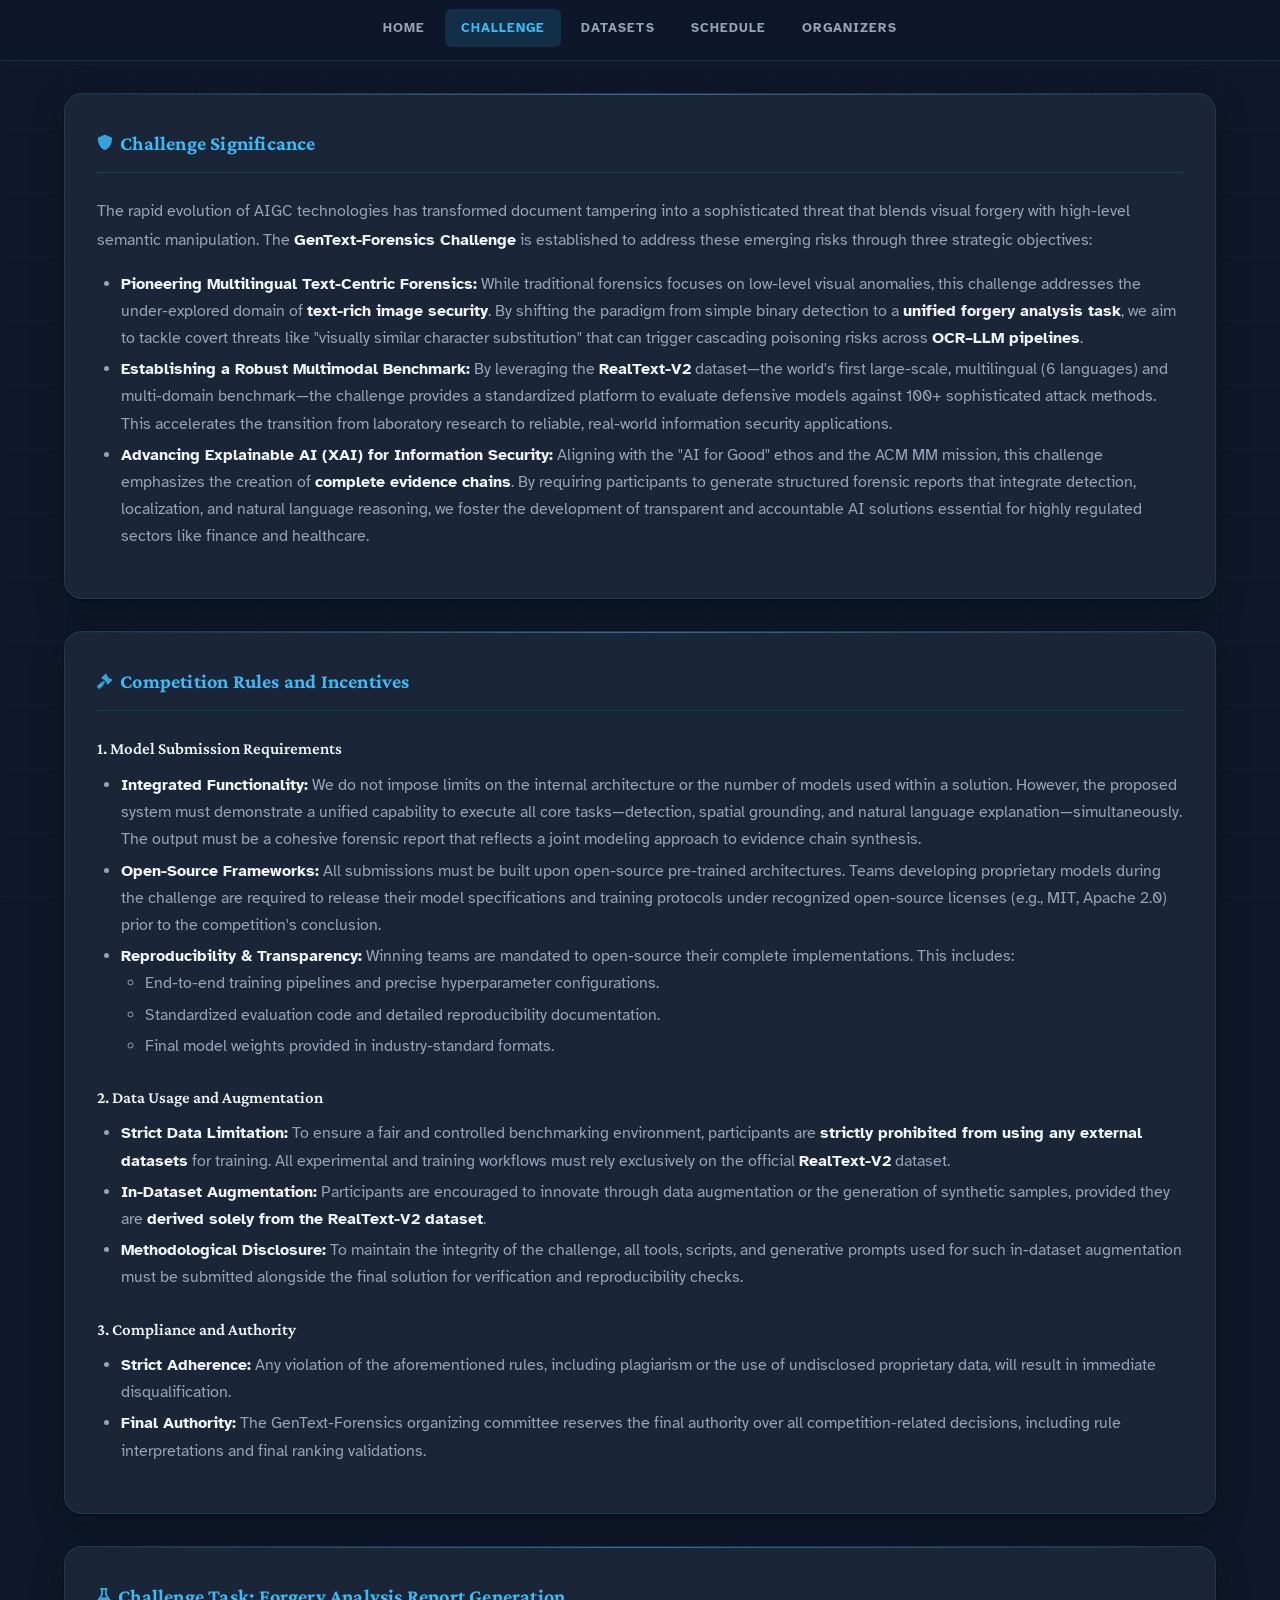
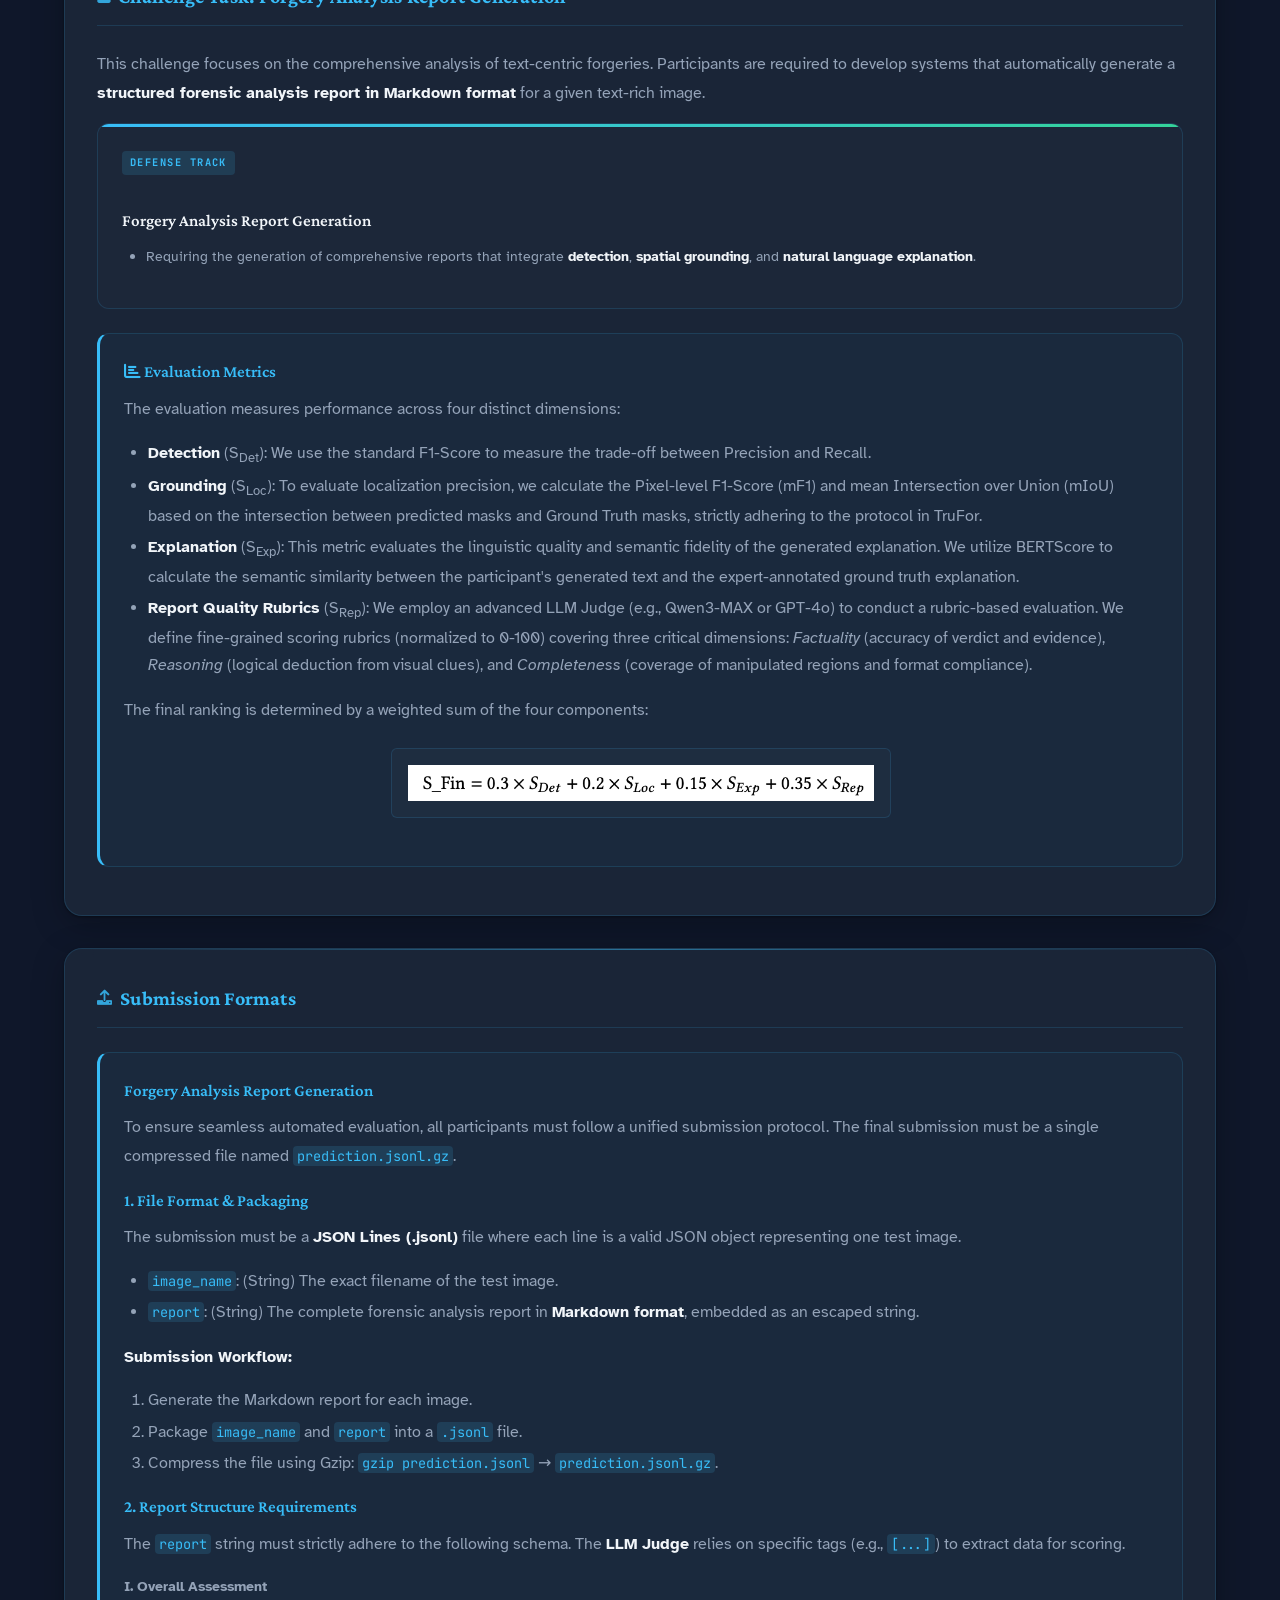
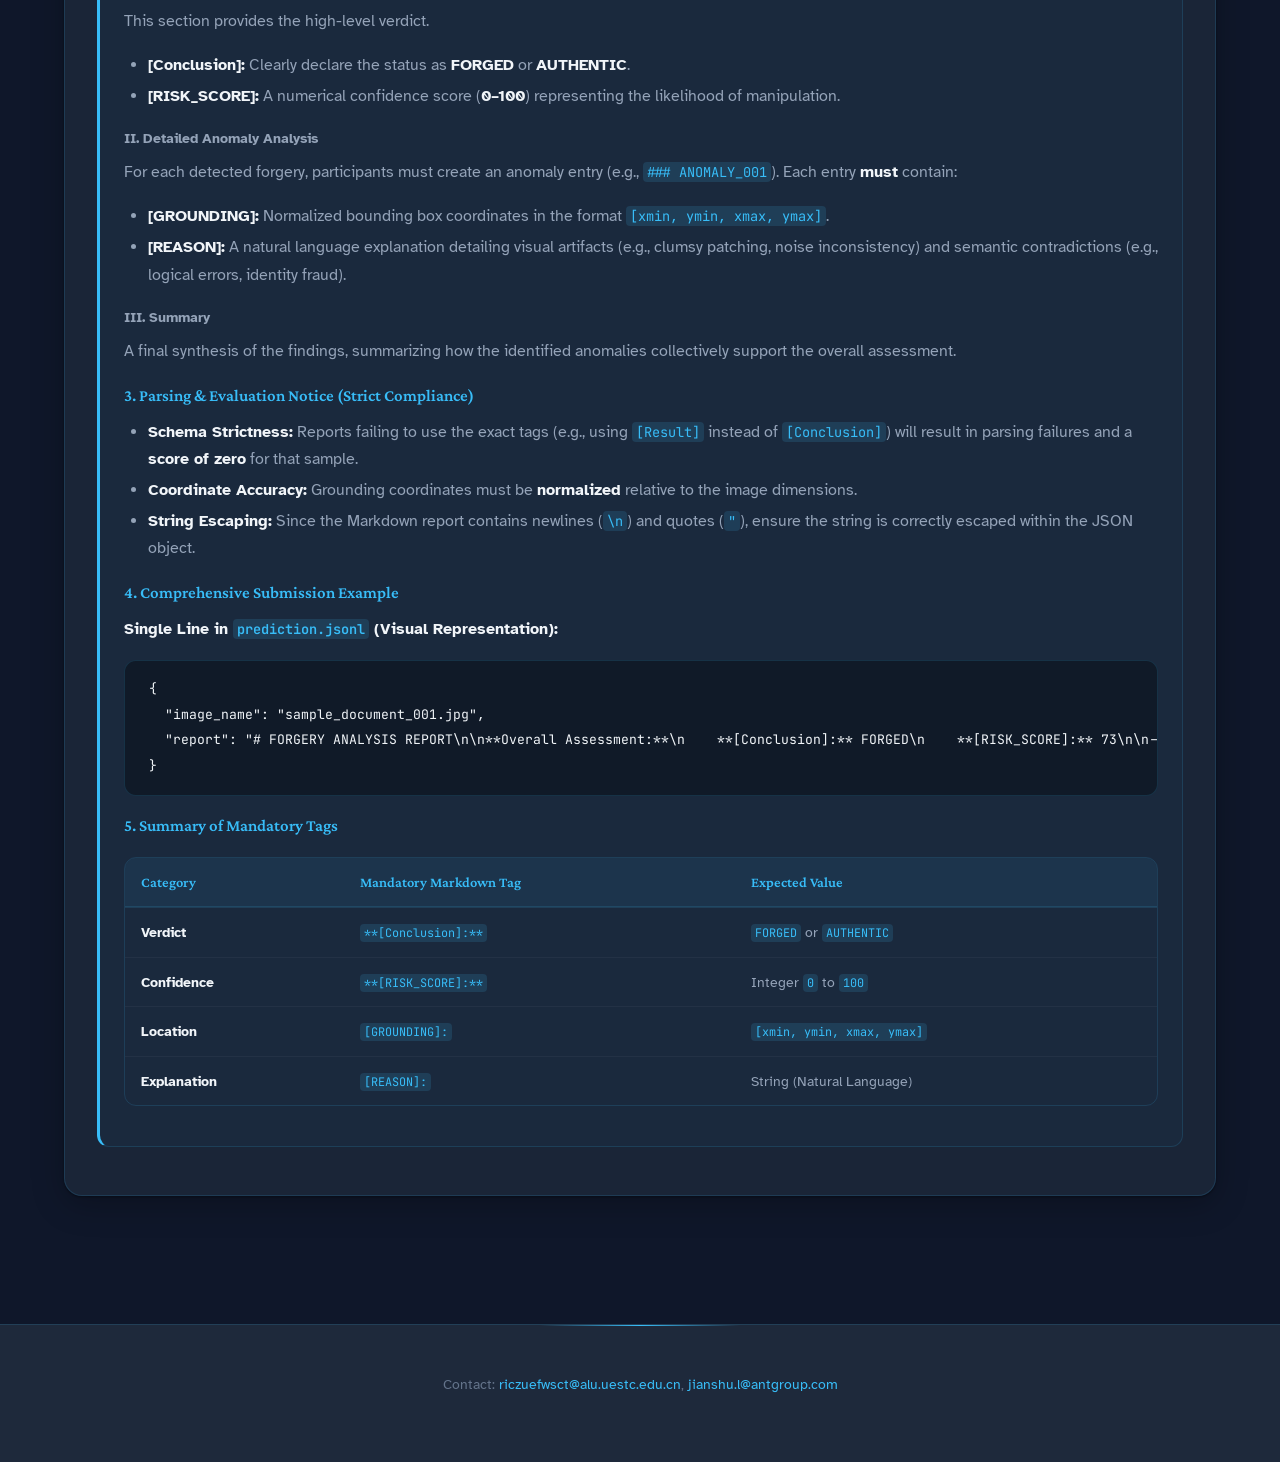
==== commit c2956f2e: "Initial commit: clean website structure from main folder" ====
--- a/challenge.html
+++ b/challenge.html
@@ -1,181 +1,216 @@
-<!DOCTYPE html>
-<html lang="en">
-<head>
-    <meta charset="UTF-8">
-    <meta name="viewport" content="width=device-width, initial-scale=1.0">
-    <title>GenText-Forensics 2026</title>
-    <link rel="stylesheet" href="styles.css">
-    <link rel="stylesheet" href="https://cdnjs.cloudflare.com/ajax/libs/font-awesome/5.15.4/css/all.min.css">
-</head>
-<body style="background-color: #ffffff; margin: 0; padding: 0; font-family: -apple-system, BlinkMacSystemFont, 'Segoe UI', Roboto, Helvetica, Arial, sans-serif;">
-    <nav style="background-color: rgba(255, 255, 255, 0.98); backdrop-filter: blur(20px); box-shadow: 0 1px 0 rgba(0, 0, 0, 0.1); padding: 12px 0; position: sticky; top: 0; z-index: 1000;">
-        <ul style="list-style: none; margin: 0; padding: 0 40px; display: flex; align-items: center; justify-content: center;">
-            <li style="margin-right: 40px;"><a href="index.html" style="color: #1d1d1f; text-decoration: none; font-size: 17px; font-weight: 400; padding: 8px 12px; transition: opacity 0.3s ease;" onmouseover="this.style.opacity='0.7'" onmouseout="this.style.opacity='1'">Home</a></li>
-            <li class="dropdown" style="margin-right: 40px;">
-                <a href="#" style="color: #1d1d1f; text-decoration: none; font-size: 17px; font-weight: 400; padding: 8px 12px; transition: opacity 0.3s ease;" onmouseover="this.style.opacity='0.7'" onmouseout="this.style.opacity='1'">Challenge</a>
-                <ul class="dropdown-menu" style="background-color: rgba(255, 255, 255, 0.98); backdrop-filter: blur(20px); box-shadow: 0 4px 12px rgba(0, 0, 0, 0.1); border-radius: 12px; margin-top: 8px; border: none; padding: 8px 0;">
-                    <li><a href="challenge.html" style="color: #1d1d1f; text-decoration: none; padding: 8px 20px; display: block; font-size: 17px; transition: background-color 0.3s ease;" onmouseover="this.style.backgroundColor='#f5f5f7'" onmouseout="this.style.backgroundColor='transparent'">Evaluate</a></li>
-                </ul>
-            </li>
-            <li style="margin-right: 0;"><a href="organizers.html" style="color: #1d1d1f; text-decoration: none; font-size: 17px; font-weight: 400; padding: 8px 12px; transition: opacity 0.3s ease;" onmouseover="this.style.opacity='0.7'" onmouseout="this.style.opacity='1'">Organizers</a></li>
-        </ul>
-    </nav>
-
-<div class="container">
-    <div class="page-content">
-        <div class="card committee-section">
-            <h2 class="section-header"><b>Challenge Significance</b></h2>
-            <p>As AI-generated content (AIGC) evolves rapidly, text-centric image manipulation intensifies threats to media credibility, while existing forensic research remains disproportionately focused on facial Deepfakes. The GenText-Forensics Challenge aims to:</p>
-            <ul>
-                <li>Bridge the research gap by establishing the first AI security challenge dedicated to text-centric multimedia forensics, shifting focus from under-explored text forgery to a unified adversarial framework.</li>
-                <li>Enable robust benchmarking by leveraging the newly released <b>RealText-V2</b> dataset—a large-scale, multilingual benchmark covering diverse real-world scenarios—to accelerate the development of defensive strategies.</li>
-                <li>Align with "AI for Good" by integrating offensive and defensive perspectives to raise awareness of AI-generated text-centric forgeries and foster robust, explainable solutions within the ACM MM mission.
-
-</li>
-            </ul>
-        </div>
-
-        <div class="card committee-section">
-            <h2 class="section-header"><b>Competition Rules and Incentives</b></h2>
-            <h3>1. Participation Guidelines</h3>
-            <h4>a) Model Submission Requirements</h4>
-            <ul>
-                <li>Each team is permitted only one final model submission per track.
-Models must simultaneously address the required tasks for their respective tracks (e.g., in Track 1, models must jointly perform detection, grounding, and explanation).</li>
-                <li>All models must utilize open-source pre-trained architectures. Teams developing proprietary models during the competition are required to publicly release their model specifications and training protocols under open-source licenses (e.g., MIT, Apache 2.0) during the competition period.</li>
-                <li>Winning solutions are required to open-source their full implementation, including:
-                    <ul>
-                        <li>Training pipelines and hyperparameter configurations</li>
-                        <li>Evaluation code with reproducibility documentation</li>
-                        <li>Final model weights in standard formats</li>
-                    </ul>
-                </li>
-                <li>Violations of these rules will result in disqualification. The organizing committee reserves final authority over all competition-related matters.</li>
-                <li>Participants are encouraged to create synthetic data or perform data augmentation based on the official RealText-V2 dataset. Tools and scripts used for such augmentation must be submitted alongside the final solution to ensure reproducibility.</li>
-                <li>Violations of these rules may result in disqualification. The organizing committee reserves the final authority over all competition-related decisions.</li>
-            </ul>
-            <h3>2. Awards and Recognition</h3>
-            <ul>
-                <li>Monetary Prizes: Substantial monetary awards will be granted to the top-performing teams across both tracks to support their continued research.</li>
-                <li>Academic Recognition: Exceptional solutions will be invited for presentation at the  ACM MM.</li>
-            </ul>
-        </div>
-
-        <div class="card committee-section">
-            <h2 class="section-header"><b>Challenge Content</b></h2>
-            <p>This challenge consists of two tracks focusing on the <b>Defense</b> (forensic analysis) and <b>Attack</b> (adversarial generation) of text-centric forgeries:</p>
-            <h3>Track 1: Forgery Analysis Report Generation (Defense)</h3>
-            <p>In this track, participants are required to generate a structured analysis report in Markdown format.</p>
-                <ul>
-                    <li><b>Tasks</b>: Real/Fake Classification (Cla) + Spatial Localization (SL) + Forensic Report Generation.</li>
-                    <li><b>Dataset</b>: Built upon <b>RealText-V2</b>, spanning 7 languages and 5 real-world scenarios.</li>
-                    <li><b>Evaluation Metrics</b>: The evaluation measures performance across four distinct dimensions: Detection, Grounding, Explanation, and Overall Report Quality via Rubrics. Metrics Definition is as follows:
-                        <ul>
-                            <li><b>Detection</b> (S<sub>Det</sub>): We use the standard F1-Score to measure the trade-off between Precision and Recall.</li>
-                            <li><b>Grounding</b> (S<sub>Loc</sub>): To evaluate localization precision, we calculate the Pixel-level F1-Score (mF1) and mean Intersection over Union (mIoU) based on the intersection between predicted masks and Ground Truth masks, strictly adhering to the protocol in TruFor.</li>
-                            <li><b>Explanation</b> (S<sub>Exp</sub>): This metric evaluates the linguistic quality and semantic fidelity of the generated explanation. We utilize BERTScore to calculate the semantic similarity between the participant's generated text and the expert-annotated ground truth explanation.</li>
-                            <li><b>Report Quality Rubrics</b> (S<sub>Rep</sub>): We employ an advanced LLM Judge (e.g., Qwen3-MAX or GPT-4o) to conduct a rubric-based evaluation. We define fine-grained scoring rubrics (normalized to 0-100) covering three critical dimensions: Factuality (accuracy of verdict and evidence), Reasoning (logical deduction from visual clues), and Completeness (coverage of manipulated regions and format compliance). This ensures the evaluation aligns with human expert standards.</li>
-                        </ul>
-                    </li>
-                </ul>
-            <p>The final ranking is determined by a weighted sum of the four components, placing significant emphasis on both the detection accuracy and the overall quality of the forensic report:</p>
-            <center><img src="images/S_fin.png" style="width: 500px; height: auto;"></center>
-
-                <h3>Track 2: AIGC Text-Image Editing (Attack)</h3>
-                <p>The objective of this track is to generate high-fidelity, adversarial text forgeries.</p>
-                <p>This track focuses on the offensive counterpart, challenging models to generate high-fidelity adversarial text forgeries.</p>
-                <ul>
-                    <li><b>Tasks</b>: Semantic Content Replacement, Non-Latin Character Editing, and Style Attribute Transfer.</li>
-                    <li><b>Dataset</b>: High-fidelity adversarial samples generated by advanced AIGC techniques.</li>
-                    <li><b>Evaluation Metrics</b>: Measured by <b>VIEScore</b>, which balances semantic consistency and perceptual quality.
-                        <ul>
-                            <li><b>Semantic Consistency</b> (S<sub>SC</sub>): Unlike facial deepfakes that rely on identity similarity, text forgery requires textual precision. We adapt the SC Score as follows:</li>
-                        </ul>
-                    </li>
-                </ul>
-                <center><img src="images/Ssc.png" style="width: 500px; height: auto;"></center>
-                
-                <ul>
-                    <li><b>Perceptual Quality</b> (S<sub>PQ</sub>): Aggregates Visual Fidelity (via MUSIQ) and Anti-Forensics (Attack Success Rate).</li>
-                </ul>
-                <p>The final VIEScore is defined below:</p>
-                <center><img src="images/Vie.png" style="width: 500px; height: auto;"></center>
-        </div>
-    </div>
-    <div class="card committee-section">
-        <h2 class="section-header"><b>Submission Formats</b></h2>
-
-            <h3>Track 1: Forgery Analysis Report Generation (Defense)</h3>
-            <p>Participants are required to submit their analysis in <b>Markdown format (.md)</b>. To facilitate automated evaluation via LLM-based parsing, each report must strictly adhere to the following structured schema:</p>
-            <h3>Report Structure Requirements</h3>
-            <p>Each submission must include the following mandatory sections:</p>
-        
-        <ul>
-            <li><b>1. Authenticity Judgment (Conclusion)</b>
-                <ul>
-                    <li>Clearly declare the forgery status.</li>
-                    <li>Format: Conclusion: [Forged / Authentic]</li>
-                </ul>
-            </li>
-            <li><b>2. Forensic Suspicion Score (Score)</b>
-                <ul>
-                    <li>A numerical confidence score (0–100) representing the likelihood of manipulation.</li>
-                    <li>Format: Score: [0–100]</li>
-                </ul>
-            </li>
-            <li><b>3. Manipulation Grounding (Tamper Regions)</b>
-                <ul>
-                    <li>Provide bounding box coordinates (normalized) and the associated forged content for each detected region.</li>
-                </ul>
-                <ul>
-                    <li>Format:<code>codeMarkdown</code></li>
-<!--                    <li><code>codeMarkdown</code></li>-->
-                </ul>
-            </li>
-        </ul>
-        
-        <center><img src="images/Tamper.jpg" style="width: 500px; height: auto;"></center>
-        
-        <ul>
-            <li><b>Example</b>: Region 1: [50, 50, 100, 100], ACMMM GenText-Forensics</li>
-        </ul>
-        
-            <h3>Parsing & Evaluation Notice</h3>
-            <p>The evaluation pipeline utilizes an advanced LLM Judge to extract these fields for quantitative metric calculation. Reports failing to follow this schema may result in parsing errors and, consequently, lower evaluation scores.</p>
-            <p><b>Track 2: Forgery Analysis Report Generation (Defense)</b>
-
-
-
-        <h3>Track 2: Adversarial Generation Submission Specification</h3>
-        <p>Participants are required to submit a compressed archive containing all generated adversarial images and a master metadata file in <b>CSV format (submission.csv)</b>. To facilitate automated evaluation, the CSV file must adhere strictly to the following schema.</p>
-        
-        <h3>Submission Package Structure</h3>
-        <p>The submission must include:</p>
-        <ul>
-            <li><b>Image Directory (/images)</b>: All 1,000 generated images (200 images per language). Filenames must match the image_id column in the CSV file.</li>
-            <li><b>Metadata File (submission.csv)</b>: A CSV file containing generation parameters and ground truth labels for manipulation regions.</li>
-        </ul>
-        
-        <h3>CSV Metadata Schema</h3>
-        <p>Each row in the submission.csv must represent a single adversarial image and include the following columns:</p>
-        
-        <center><img src="images/CSV.png" style="width: 500px; height: auto;"></center>
-
-        <h3>Example CSV Entry</h3>
-
-        <center><img src="images/Entry.png" style="width: 500px; height: auto;"></center>
-        
-        <h3>Parsing & Evaluation Notice</h3>
-        <p>The evaluation pipeline relies on this CSV file to perform metric extraction.</p>
-        <ul>
-            <li><b>Accuracy</b>: Ensure that forged_region coordinates correspond to the actual visual manipulation in the submitted images.</li>
-            <li><b>Consistency</b>: Mismatches between the image_id and the files in the /images folder, or deviations from the schema, may lead to parsing failures and a disqualification of the entry.</li>
-            <li><b>Validation</b>: Participants are strongly encouraged to use the provided validation script (available on the Kaggle project page) to verify their CSV structure before final submission.</li>
-        </ul>
-    </div>
-</div>
-<footer style="background-color: white; padding: 3rem 2rem; border-top: 1px solid #e5e5e7; margin-top: 4rem;">
-    <p style="color: #6e6e73; font-size: 1rem; font-weight: 400; text-align: center; margin: 0;">Contact: <a href="riczuefwsct@alu.uestc.edu.cn, jianshu.l@antgroup.com" style="color: #0071e3; text-decoration: none;">riczuefwsct@alu.uestc.edu.cn, jianshu.l@antgroup.com</a></p>
-</footer>
-</body>
-</html>+<!DOCTYPE html>
+<html lang="en">
+
+<head>
+    <meta charset="UTF-8">
+    <meta name="viewport" content="width=device-width, initial-scale=1.0">
+    <title>Challenge | GenText-Forensics 2026</title>
+    <meta name="description" content="GenText-Forensics Challenge evaluation metrics, submission formats and competition rules at ACM MM 2026.">
+    <link rel="stylesheet" href="styles.css">
+    <link rel="stylesheet" href="https://cdnjs.cloudflare.com/ajax/libs/font-awesome/6.0.0/css/all.min.css">
+</head>
+
+<body>
+
+<a href="#main" class="skip-link">Skip to main content</a>
+
+<nav class="nav" aria-label="Main navigation">
+    <div class="nav-inner">
+        <ul class="nav-links">
+            <li><a href="index.html">Home</a></li>
+            <li><a href="challenge.html" class="active" aria-current="page">Challenge</a></li>
+            <li><a href="datasets.html">Datasets</a></li>
+            <li><a href="schedule.html">Schedule</a></li>
+            <li><a href="organizers.html">Organizers</a></li>
+        </ul>
+    </div>
+</nav>
+
+<main id="main" class="container">
+
+    <!-- Challenge Significance -->
+    <section class="glass-card animate-in">
+        <h2 class="section-header">
+            <i class="fas fa-shield-alt" aria-hidden="true"></i>
+            Challenge Significance
+        </h2>
+        <p>The rapid evolution of AIGC technologies has transformed document tampering into a sophisticated threat that blends visual forgery with high-level semantic manipulation. The <strong>GenText-Forensics Challenge</strong> is established to address these emerging risks through three strategic objectives:</p>
+        <ul>
+            <li><strong>Pioneering Multilingual Text-Centric Forensics:</strong> While traditional forensics focuses on low-level visual anomalies, this challenge addresses the under-explored domain of <strong>text-rich image security</strong>. By shifting the paradigm from simple binary detection to a <strong>unified forgery analysis task</strong>, we aim to tackle covert threats like "visually similar character substitution" that can trigger cascading poisoning risks across <strong>OCR&ndash;LLM pipelines</strong>.</li>
+            <li><strong>Establishing a Robust Multimodal Benchmark:</strong> By leveraging the <strong>RealText-V2</strong> dataset&mdash;the world's first large-scale, multilingual (6 languages) and multi-domain benchmark&mdash;the challenge provides a standardized platform to evaluate defensive models against 100+ sophisticated attack methods. This accelerates the transition from laboratory research to reliable, real-world information security applications.</li>
+            <li><strong>Advancing Explainable AI (XAI) for Information Security:</strong> Aligning with the "AI for Good" ethos and the ACM MM mission, this challenge emphasizes the creation of <strong>complete evidence chains</strong>. By requiring participants to generate structured forensic reports that integrate detection, localization, and natural language reasoning, we foster the development of transparent and accountable AI solutions essential for highly regulated sectors like finance and healthcare.</li>
+        </ul>
+    </section>
+
+    <!-- Competition Rules -->
+    <section class="glass-card animate-in">
+        <h2 class="section-header">
+            <i class="fas fa-gavel" aria-hidden="true"></i>
+            Competition Rules and Incentives
+        </h2>
+
+        <h3>1. Model Submission Requirements</h3>
+        <ul>
+            <li><strong>Integrated Functionality:</strong> We do not impose limits on the internal architecture or the number of models used within a solution. However, the proposed system must demonstrate a unified capability to execute all core tasks&mdash;detection, spatial grounding, and natural language explanation&mdash;simultaneously. The output must be a cohesive forensic report that reflects a joint modeling approach to evidence chain synthesis.</li>
+            <li><strong>Open-Source Frameworks:</strong> All submissions must be built upon open-source pre-trained architectures. Teams developing proprietary models during the challenge are required to release their model specifications and training protocols under recognized open-source licenses (e.g., MIT, Apache 2.0) prior to the competition's conclusion.</li>
+            <li><strong>Reproducibility &amp; Transparency:</strong> Winning teams are mandated to open-source their complete implementations. This includes:
+                <ul>
+                    <li>End-to-end training pipelines and precise hyperparameter configurations.</li>
+                    <li>Standardized evaluation code and detailed reproducibility documentation.</li>
+                    <li>Final model weights provided in industry-standard formats.</li>
+                </ul>
+            </li>
+        </ul>
+
+        <h3>2. Data Usage and Augmentation</h3>
+        <ul>
+            <li><strong>Strict Data Limitation:</strong> To ensure a fair and controlled benchmarking environment, participants are <strong>strictly prohibited from using any external datasets</strong> for training. All experimental and training workflows must rely exclusively on the official <strong>RealText-V2</strong> dataset.</li>
+            <li><strong>In-Dataset Augmentation:</strong> Participants are encouraged to innovate through data augmentation or the generation of synthetic samples, provided they are <strong>derived solely from the RealText-V2 dataset</strong>.</li>
+            <li><strong>Methodological Disclosure:</strong> To maintain the integrity of the challenge, all tools, scripts, and generative prompts used for such in-dataset augmentation must be submitted alongside the final solution for verification and reproducibility checks.</li>
+        </ul>
+
+        <h3>3. Compliance and Authority</h3>
+        <ul>
+            <li><strong>Strict Adherence:</strong> Any violation of the aforementioned rules, including plagiarism or the use of undisclosed proprietary data, will result in immediate disqualification.</li>
+            <li><strong>Final Authority:</strong> The GenText-Forensics organizing committee reserves the final authority over all competition-related decisions, including rule interpretations and final ranking validations.</li>
+        </ul>
+    </section>
+
+    <!-- Challenge Content -->
+    <section class="glass-card animate-in">
+        <h2 class="section-header">
+            <i class="fas fa-flask" aria-hidden="true"></i>
+            Challenge Task: Forgery Analysis Report Generation
+        </h2>
+        <p>This challenge focuses on the comprehensive analysis of text-centric forgeries. Participants are required to develop systems that automatically generate a <strong>structured forensic analysis report in Markdown format</strong> for a given text-rich image.</p>
+
+        <div class="tracks-grid">
+            <!-- Defense Track -->
+            <div class="track-card defense">
+                <span class="track-label">Defense Track</span>
+                <h3>Forgery Analysis Report Generation</h3>
+                <ul>
+                    <li>Requiring the generation of comprehensive reports that integrate <strong>detection</strong>, <strong>spatial grounding</strong>, and <strong>natural language explanation</strong>.</li>
+                </ul>
+            </div>
+        </div>
+
+        <!-- Evaluation Metrics -->
+        <section class="submission-box mt-3">
+            <h3><i class="fas fa-chart-bar" aria-hidden="true"></i> Evaluation Metrics</h3>
+            <p>The evaluation measures performance across four distinct dimensions:</p>
+            <ul>
+                <li><strong>Detection</strong> (S<sub>Det</sub>): We use the standard F1-Score to measure the trade-off between Precision and Recall.</li>
+                <li><strong>Grounding</strong> (S<sub>Loc</sub>): To evaluate localization precision, we calculate the Pixel-level F1-Score (mF1) and mean Intersection over Union (mIoU) based on the intersection between predicted masks and Ground Truth masks, strictly adhering to the protocol in TruFor.</li>
+                <li><strong>Explanation</strong> (S<sub>Exp</sub>): This metric evaluates the linguistic quality and semantic fidelity of the generated explanation. We utilize BERTScore to calculate the semantic similarity between the participant's generated text and the expert-annotated ground truth explanation.</li>
+                <li><strong>Report Quality Rubrics</strong> (S<sub>Rep</sub>): We employ an advanced LLM Judge (e.g., Qwen3-MAX or GPT-4o) to conduct a rubric-based evaluation. We define fine-grained scoring rubrics (normalized to 0-100) covering three critical dimensions: <em>Factuality</em> (accuracy of verdict and evidence), <em>Reasoning</em> (logical deduction from visual clues), and <em>Completeness</em> (coverage of manipulated regions and format compliance).</li>
+            </ul>
+            <p>The final ranking is determined by a weighted sum of the four components:</p>
+            <img src="images/S_fin.png" alt="Final Score Formula" class="formula-img">
+        </section>
+    </section>
+
+    <!-- Submission Formats -->
+    <section class="glass-card animate-in">
+        <h2 class="section-header">
+            <i class="fas fa-upload" aria-hidden="true"></i>
+            Submission Formats
+        </h2>
+
+        <section class="submission-box">
+            <h3>Forgery Analysis Report Generation</h3>
+            <p>To ensure seamless automated evaluation, all participants must follow a unified submission protocol. The final submission must be a single compressed file named <code>prediction.jsonl.gz</code>.</p>
+
+            <h3>1. File Format &amp; Packaging</h3>
+            <p>The submission must be a <strong>JSON Lines (.jsonl)</strong> file where each line is a valid JSON object representing one test image.</p>
+            <ul>
+                <li><code>image_name</code>: (String) The exact filename of the test image.</li>
+                <li><code>report</code>: (String) The complete forensic analysis report in <strong>Markdown format</strong>, embedded as an escaped string.</li>
+            </ul>
+            <p><strong>Submission Workflow:</strong></p>
+            <ol>
+                <li>Generate the Markdown report for each image.</li>
+                <li>Package <code>image_name</code> and <code>report</code> into a <code>.jsonl</code> file.</li>
+                <li>Compress the file using Gzip: <code>gzip prediction.jsonl</code> &rarr; <code>prediction.jsonl.gz</code>.</li>
+            </ol>
+
+            <h3>2. Report Structure Requirements</h3>
+            <p>The <code>report</code> string must strictly adhere to the following schema. The <strong>LLM Judge</strong> relies on specific tags (e.g., <code>[...]</code>) to extract data for scoring.</p>
+
+            <h4>I. Overall Assessment</h4>
+            <p>This section provides the high-level verdict.</p>
+            <ul>
+                <li><strong>[Conclusion]:</strong> Clearly declare the status as <strong>FORGED</strong> or <strong>AUTHENTIC</strong>.</li>
+                <li><strong>[RISK_SCORE]:</strong> A numerical confidence score (<strong>0&ndash;100</strong>) representing the likelihood of manipulation.</li>
+            </ul>
+
+            <h4>II. Detailed Anomaly Analysis</h4>
+            <p>For each detected forgery, participants must create an anomaly entry (e.g., <code>### ANOMALY_001</code>). Each entry <strong>must</strong> contain:</p>
+            <ul>
+                <li><strong>[GROUNDING]:</strong> Normalized bounding box coordinates in the format <code>[xmin, ymin, xmax, ymax]</code>.</li>
+                <li><strong>[REASON]:</strong> A natural language explanation detailing visual artifacts (e.g., clumsy patching, noise inconsistency) and semantic contradictions (e.g., logical errors, identity fraud).</li>
+            </ul>
+
+            <h4>III. Summary</h4>
+            <p>A final synthesis of the findings, summarizing how the identified anomalies collectively support the overall assessment.</p>
+
+            <h3>3. Parsing &amp; Evaluation Notice (Strict Compliance)</h3>
+            <ul>
+                <li><strong>Schema Strictness:</strong> Reports failing to use the exact tags (e.g., using <code>[Result]</code> instead of <code>[Conclusion]</code>) will result in parsing failures and a <strong>score of zero</strong> for that sample.</li>
+                <li><strong>Coordinate Accuracy:</strong> Grounding coordinates must be <strong>normalized</strong> relative to the image dimensions.</li>
+                <li><strong>String Escaping:</strong> Since the Markdown report contains newlines (<code>\n</code>) and quotes (<code>"</code>), ensure the string is correctly escaped within the JSON object.</li>
+            </ul>
+
+            <h3>4. Comprehensive Submission Example</h3>
+            <p><strong>Single Line in <code>prediction.jsonl</code> (Visual Representation):</strong></p>
+            <pre><code>{
+  "image_name": "sample_document_001.jpg",
+  "report": "# FORGERY ANALYSIS REPORT\n\n**Overall Assessment:**\n    **[Conclusion]:** FORGED\n    **[RISK_SCORE]:** 73\n\n---\n\n## DETAILED ANOMALY ANALYSIS\n\n### ANOMALY_001: Visual Clumsy Alteration\n[GROUNDING]: [1081, 933, 1288, 998]\n[REASON]: A crude, solid black rectangular block has been applied to obscure the phone number. The sharp edges and uniform color create a clear discontinuity with the surrounding texture.\n\n### ANOMALY_002: Logical Fraud\n[GROUNDING]: [1372, 585, 1630, 655]\n[REASON]: The document states the meeting is at '5:00 a.m.', which contradicts standard business practice. The font of 'a.m.' shows slight misalignment, suggesting digital alteration.\n\n---\n\n## SUMMARY\nThe document identified 2 distinct anomalies. The forgery pattern involves a mix of crude redactions and logical inconsistencies.\n\n**END OF REPORT**"
+}</code></pre>
+
+            <h3>5. Summary of Mandatory Tags</h3>
+            <div class="table-wrapper">
+                <table>
+                    <thead>
+                        <tr>
+                            <th>Category</th>
+                            <th>Mandatory Markdown Tag</th>
+                            <th>Expected Value</th>
+                        </tr>
+                    </thead>
+                    <tbody>
+                        <tr>
+                            <td><strong>Verdict</strong></td>
+                            <td><code>**[Conclusion]:**</code></td>
+                            <td><code>FORGED</code> or <code>AUTHENTIC</code></td>
+                        </tr>
+                        <tr>
+                            <td><strong>Confidence</strong></td>
+                            <td><code>**[RISK_SCORE]:**</code></td>
+                            <td>Integer <code>0</code> to <code>100</code></td>
+                        </tr>
+                        <tr>
+                            <td><strong>Location</strong></td>
+                            <td><code>[GROUNDING]:</code></td>
+                            <td><code>[xmin, ymin, xmax, ymax]</code></td>
+                        </tr>
+                        <tr>
+                            <td><strong>Explanation</strong></td>
+                            <td><code>[REASON]:</code></td>
+                            <td>String (Natural Language)</td>
+                        </tr>
+                    </tbody>
+                </table>
+            </div>
+        </section>
+    </section>
+
+</main>
+
+<footer class="footer">
+    <p>Contact: <a href="mailto:riczuefwsct@alu.uestc.edu.cn">riczuefwsct@alu.uestc.edu.cn</a>, <a href="mailto:jianshu.l@antgroup.com">jianshu.l@antgroup.com</a></p>
+</footer>
+
+</body>
+</html>
+
--- a/styles.css
+++ b/styles.css
@@ -1,1092 +1,1221 @@
-/* styles.css */
-/* 只影响Highlight区域内的列表链接 */
-.highlight-card ul li a {
-    text-decoration: none;
-}
-:root {
-    --primary-color: #333333;
-    --secondary-color: #3498db;
-    --background-color: #ffffff;
-}
-body {
-    font-family: 'Segoe UI', sans-serif;
-    line-height: 1.6;
-    margin: 0;
-    background-color: var(--background-color);
-}
-
-nav {
-    background: #ffffff;
-    padding: 1rem;
-    position: sticky;
-    top: 0;
-    border-bottom: 1px solid #e0e0e0;
-}
-
-nav ul {
-    list-style: none;
-    display: flex;
-    gap: 2rem;
-    margin: 0;
-    padding: 0;
-}
-
-nav a {
-    color: #000000;
-    text-decoration: none;
-    padding: 0.5rem 1rem;
-    border-radius: 4px;
-    font-weight: 600;
-}
-
-nav a.active {
-    background: var(--secondary-color);
-    color: white;
-}
-
-nav a:hover {
-    color: #0056b3;
-    background-color: #f8f9fa;
-}
-
-.container {
-    max-width: 1200px;
-    margin: 2rem auto;
-    padding: 0 1rem;
-}
-
-.hero {
-    text-align: center;
-    padding: 4rem 0;
-    background: #ffffff;
-    color: #333333;
-}
-
-.highlights {
-    display: grid;
-    grid-template-columns: repeat(auto-fit, minmax(300px, 1fr));
-    gap: 2rem;
-    margin-top: 3rem;
-}
-
-.highlight-card {
-    background: white;
-    padding: 1.5rem;
-    border-radius: 8px;
-    box-shadow: 0 2px 8px rgba(0,0,0,0.1);
-}
-
-.committee-grid {
-    display: grid;
-    grid-template-columns: repeat(auto-fit, minmax(250px, 1fr));
-    gap: 1.5rem;
-}
-
-.member-card {
-    background: white;
-    padding: 1rem;
-    border-left: 4px solid var(--secondary-color);
-    margin-bottom: 1rem;
-}
-
-.schedule-timeline {
-    border-left: 2px solid var(--secondary-color);
-    padding-left: 2rem;
-    margin: 2rem 0;
-}
-
-.timeline-item {
-    margin-bottom: 2rem;
-    position: relative;
-}
-
-.timeline-item::before {
-    content: '';
-    position: absolute;
-    left: -2.3rem;
-    top: 0;
-    width: 12px;
-    height: 12px;
-    background: var(--secondary-color);
-    border-radius: 50%;
-}
-
-footer {
-    background: #ffffff;
-    color: #333333;
-    text-align: center;
-    padding: 1rem;
-    margin-top: 3rem;
-}
-
-@media (max-width: 768px) {
-    nav ul {
-        flex-direction: column;
-        gap: 1rem;
-    }
-}
-
-/* 在styles.css中添加以下样式 */
-.committee-section {
-    margin: 3rem 0;
-    padding: 2rem;
-    background: white;
-    border-radius: 10px;
-    box-shadow: 0 4px 12px rgba(0,0,0,0.1);
-}
-
-.section-header {
-    color: var(--primary-color);
-    border-bottom: 2px solid var(--secondary-color);
-    padding-bottom: 0.5rem;
-    margin-bottom: 2rem;
-    display: flex;
-    align-items: center;
-    gap: 1rem;
-}
-
-.member-card {
-    background: #fff;
-    border-radius: 8px;
-    padding: 1.5rem;
-    transition: transform 0.3s ease;
-    border: 1px solid #eee;
-}
-
-.member-card:hover {
-    transform: translateY(-5px);
-    box-shadow: 0 6px 16px rgba(0,0,0,0.1);
-}
-
-.member-header {
-    margin-bottom: 1rem;
-}
-
-.position {
-    color: #666;
-    font-size: 0.9rem;
-}
-
-.member-details ul {
-    list-style: none;
-    padding: 0;
-    margin: 1rem 0;
-}
-
-.member-details li {
-    margin: 0.8rem 0;
-    display: flex;
-    align-items: center;
-    gap: 0.8rem;
-}
-
-.profile-link {
-    display: inline-flex;
-    align-items: center;
-    gap: 0.5rem;
-    color: var(--secondary-color);
-    text-decoration: none;
-    margin-top: 1rem;
-}
-
-.organizer-grid {
-    display: grid;
-    grid-template-columns: repeat(auto-fit, minmax(280px, 1fr));
-    gap: 2rem;
-}
-
-.organizer-card {
-    display: flex;
-    gap: 1.5rem;
-    padding: 1rem;
-    border-radius: 8px;
-    background: #f8f9fa;
-}
-
-.organizer-photo {
-    width: 100px;
-    height: 100px;
-    border-radius: 50%;
-    overflow: hidden;
-}
-
-.organizer-photo img {
-    width: 100%;
-    height: 100%;
-    object-fit: cover;
-}
-
-.achievements {
-    margin: 0.8rem 0;
-    display: flex;
-    flex-wrap: wrap;
-    gap: 0.5rem;
-}
-
-.achievement-badge {
-    background: var(--secondary-color);
-    color: white;
-    padding: 0.3rem 0.8rem;
-    border-radius: 20px;
-    font-size: 0.8rem;
-}
-
-/* Speaker Grid */
-.speaker-grid {
-  display: grid;
-      grid-template-columns: repeat(3, 1fr); /* Three columns in the first row */
-      grid-template-rows: auto auto;        /* Two rows */
-      gap: 20px;                            /* Gap between items */
-
-}
-
-/* Speaker Card */
-.speaker-card {
-    background: #fff;
-    border: 1px solid #ddd;
-    border-radius: 8px;
-    padding: 15px;
-    text-align: center; /* 居中对齐文本 */
-    box-shadow: 0 2px 4px rgba(0, 0, 0, 0.1);
-    transition: transform 0.2s, box-shadow 0.2s; /* 鼠标悬浮效果 */
-}
-
-/* 悬浮效果 */
-.speaker-card:hover {
-    transform: translateY(-5px); /* 悬浮时上移 */
-    box-shadow: 0 4px 8px rgba(0, 0, 0, 0.2); /* 增大阴影 */
-}
-
-/* Speaker Avatar */
-.speaker-card .avatar img {
-    width: 120px;
-    height: 120px;
-    border-radius: 50%; /* 圆形头像 */
-    object-fit: cover; /* 图片填充保持比例 */
-    margin-bottom: 15px; /* 图片与信息之间的间距 */
-    box-shadow: 0 2px 6px rgba(0, 0, 0, 0.2); /* 图像阴影 */
-}
-
-/* Speaker Info */
-.speaker-info h3 {
-    font-size: 18px;
-    color: #333;
-    margin: 0;
-}
-
-.speaker-info .affiliation {
-    font-size: 14px;
-    color: #555;
-    margin: 5px 0;
-}
-
-/* Speaker Bio */
-.speaker-bio p {
-    font-size: 14px;
-    color: #666;
-    margin: 10px 0;
-}
-
-.speaker-bio .expertise {
-    margin-top: 10px;
-}
-
-.expertise-tag {
-    display: inline-block;
-    margin: 2px 5px;
-    padding: 5px 10px;
-    font-size: 12px;
-    color: #fff;
-    background-color: #007bfc;
-    border-radius: 20px;
-}
-
-/* 鼠标悬浮链接样式 */
-.speaker-card .profile-link {
-    display: inline-block;
-    margin-top: 10px;
-    font-size: 14px;
-    color: #007bfc;
-    text-decoration: none;
-    font-weight: bold;
-}
-
-.speaker-card .profile-link i {
-    margin-left: 5px; /* 图标与文字间距 */
-    transition: transform 0.3s ease;
-}
-
-.speaker-card .profile-link:hover i {
-    transform: translateX(3px); /* 鼠标悬浮时图标向右移动 */
-}
-.expertise-tag {
-    background: #e3f2fd;
-    color: #1976d2;
-    padding: 0.3rem 0.8rem;
-    border-radius: 4px;
-    font-size: 0.85rem;
-    margin-right: 0.5rem;
-}
-
-@media (max-width: 768px) {
-    .organizer-card {
-        flex-direction: column;
-        align-items: center;
-        text-align: center;
-    }
-
-    .organizer-photo {
-        width: 80px;
-        height: 80px;
-    }
-}
-/* Add to styles.css */
-/* SCHEDULE SPECIFIC STYLES */
-.page-title {
-    color: #000000;
-    border-bottom: 3px solid #3498db;
-    padding-bottom: 1rem;
-}
-
-.schedule-section {
-    margin: 3rem 0;
-    background: white;
-    padding: 2rem;
-    border-radius: 10px;
-    box-shadow: 0 4px 6px rgba(0,0,0,0.05);
-}
-
-.section-header {
-    display: flex;
-    align-items: center;
-    gap: 1rem;
-    color: #000000;
-    margin-bottom: 2rem;
-}
-
-.timeline-container {
-    position: relative;
-    padding-left: 3rem;
-    border-left: 2px solid #3498db;
-}
-
-.timeline-item {
-    position: relative;
-    margin-bottom: 2.5rem;
-    padding: 1.5rem;
-    background: #f8f9fa;
-    border-radius: 8px;
-    transition: transform 0.2s;
-}
-
-.timeline-item:hover {
-    transform: translateX(10px);
-}
-
-.timeline-time {
-    position: absolute;
-    left: -6.5rem;
-    top: 0.5rem;
-    width: 5rem;
-    text-align: right;
-    font-weight: 600;
-    color: #7f8c8d;
-}
-
-.timeline-content h3 {
-    color: #2c3e50;
-    margin-top: 0;
-}
-
-/* Timeline Item Types */
-.timeline-item.keynote {
-    border-left: 4px solid #e74c3c;
-}
-.timeline-item.primary {
-    border-left: 4px solid #3498db;
-}
-.timeline-item.highlight {
-    border-left: 4px solid #2238db;
-}
-.timeline-item.break {
-    border-left: 4px solid #2ecc71;
-}
-
-/* Competition Timeline Table */
-.timeline-table {
-    border: 1px solid #ecf0f1;
-    border-radius: 8px;
-    overflow: hidden;
-}
-
-.table-header {
-    display: grid;
-    grid-template-columns: 1fr 2fr 1fr;
-    background: #f8f9fa;
-    color: #000000;
-    padding: 1rem;
-    font-weight: bold;
-}
-
-.table-row {
-    display: grid;
-    grid-template-columns: 1fr 2fr 1fr;
-    padding: 1rem;
-    border-bottom: 1px solid #ecf0f1;
-}
-
-.table-row.upcoming {
-    background: #fcf8e3;
-}
-
-.status-col {
-    text-align: center;
-    font-weight: 600;
-}
-
-/* Milestone Cards */
-.milestones {
-    display: grid;
-    grid-template-columns: repeat(auto-fit, minmax(250px, 1fr));
-    gap: 1.5rem;
-}
-
-.milestone-card {
-    background: #fff;
-    padding: 1.5rem;
-    border-radius: 8px;
-    text-align: center;
-    border: 1px solid #3498db33;
-}
-
-.date-badge {
-    background: #f8f9fa;
-    color: #333333;
-    width: 100px;
-    height: 100px;
-    border-radius: 50%;
-    display: flex;
-    align-items: center;
-    justify-content: center;
-    margin: -40px auto 1rem;
-    font-weight: bold;
-    font-size: 1.2em;
-}
-
-@media (max-width: 768px) {
-    .timeline-container {
-        padding-left: 1rem;
-    }
-
-    .timeline-time {
-        position: static;
-        text-align: left;
-        margin-bottom: 0.5rem;
-    }
-
-    .table-header,
-    .table-row {
-        grid-template-columns: 1fr;
-    }
-}
-/* 添加以下CSS到styles.css */
-
-/* Dataset Page Specific Styles */
-.dataset-header {
-    display: flex;
-    justify-content: space-between;
-    align-items: center;
-    margin-bottom: 2rem;
-}
-
-.View-btn {
-    background: var(--secondary-color);
-    color: white;
-    padding: 0.8rem 1.5rem;
-    border-radius: 25px;
-    text-decoration: none;
-    transition: transform 0.3s ease;
-}
-
-.View-btn:hover {
-    transform: translateY(-2px);
-}
-
-.dataset-highlights {
-    display: grid;
-    grid-template-columns: repeat(auto-fit, minmax(200px, 1fr));
-    gap: 1.5rem;
-    margin: 2rem 0;
-}
-
-.highlight-card {
-    text-align: center;
-    padding: 1.5rem;
-    background: white;
-    border-radius: 10px;
-    box-shadow: 0 3px 12px rgba(0,0,0,0.1);
-}
-
-.highlight-icon {
-    font-size: 2.5rem;
-    margin-bottom: 1rem;
-}
-
-.feature-grid {
-   display: grid;
-   grid-template-columns: repeat(auto-fit, minmax(300px, 1fr));
-   gap: 2rem; margin: 3rem 0; padding: 2rem; background: white;
-   /* 卡片背景是白色，与 Dataset 网格保持一致 */
-   border-radius: 8px;
-   box-shadow: 0 4px 12px rgba(0, 0, 0, 0.1); /* 卡片阴影 */
-}
-
-.new-data-table {
-    width: 100%;
-    border-collapse: separate; /* 使用 separate 而非 collapse，这样可以使用 border-spacing 属性 */
-    border-spacing: 10px 5px; /* 设置列与列的间距 (水平间距, 垂直间距) */
-}
-
-.new-data-table th, .new-data-table td {
-    border: 1px solid #ddd; /* 添加边框 */
-    padding: 12px; /* 增加内边距，提供更好的空间 */
-    text-align: left; /* 左对齐，可根据需要修改 */
-    background-color: #ffffff; /* 单元格背景色，可以根据需要调整 */
-}
-
-.new-data-table th {
-    background-color: #f2f2f2; /* 表头背景颜色 */
-    font-weight: bold; /* 加粗 */
-}
-
-.new-data-table tr:nth-child(even) {
-    background-color: #f9f9f9; /* 偶数行背景颜色 */
-}
-
-.new-data-table tr:hover {
-    background-color: #f1f1f1; /* 鼠标悬停行的背景颜色 */
-}
-
-.sample-gallery {
-    display: grid;
-    grid-template-columns: repeat(auto-fit, minmax(250px, 1fr));
-    gap: 2rem;
-    margin: 2rem 0;
-}
-
-.sample-item {
-    position: relative;
-    border-radius: 8px;
-    overflow: hidden;
-    box-shadow: 0 4px 6px rgba(0,0,0,0.1);
-}
-
-.sample-item img {
-    width: 100%;
-    height: 380px;
-    object-fit: cover;
-}
-
-.sample-caption {
-    position: absolute;
-    bottom: 0;
-    width: 100%;
-    background: rgba(0,0,0,0.7);
-    color: white;
-    padding: 0.5rem;
-    text-align: center;
-}
-
-.doc-cards {
-    display: grid;
-    grid-template-columns: repeat(auto-fit, minmax(300px, 1fr));
-    gap: 2rem;
-    margin-top: 2rem;
-}
-
-.doc-card {
-    padding: 1.5rem;
-    background: white;
-    border-radius: 8px;
-    border-left: 4px solid var(--secondary-color);
-    box-shadow: 0 2px 4px rgba(0,0,0,0.05);
-}
-
-.doc-link {
-    display: inline-block;
-    margin-top: 1rem;
-    color: var(--secondary-color);
-    text-decoration: none;
-    font-weight: 500;
-}
-
-@media (max-width: 768px) {
- .dataset-header {
-     display: flex;
-     justify-content: space-between; /* 将标题与按钮分开 */
-     align-items: center; /* 垂直居中对齐 */
-     margin-bottom: 2rem; /* 在标题下方添加间距 */
- }
-
- .View-btn {
-     background: var(--secondary-color);
-     color: white;
-     padding: 0.8rem 1.5rem;
-     border-radius: 25px;
-     text-decoration: none;
-     transition: transform 0.3s ease;
- }
-
- .View-btn:hover {
-     transform: translateY(-2px);
- }
-
-}
-/* 新增竞赛页面专用样式 */
-.competition-header {
-    text-align: center;
-    padding: 4rem 0;
-    background: #ffffff;
-    color: #333333;
-    border-radius: 8px;
-    margin-bottom: 2rem;
-}
-
-.cta-button {
-    display: inline-block;
-    padding: 1rem 2rem;
-    background: var(--secondary-color);
-    color: white;
-    text-decoration: none;
-    border-radius: 25px;
-    transition: transform 0.3s ease;
-}
-
-.cta-button:hover {
-    transform: translateY(-2px);
-}
-
-.overview-grid {
-    display: grid;
-    grid-template-columns: repeat(auto-fit, minmax(280px, 1fr));
-    gap: 2rem;
-    margin: 2rem 0;
-}
-
-.overview-card {
-    background: white;
-    padding: 2rem;
-    border-radius: 12px;
-    box-shadow: 0 4px 12px rgba(0,0,0,0.1);
-    text-align: center;
-}
-
-.prize-amount {
-    font-size: 2.5rem;
-    color: var(--secondary-color);
-    margin: 1rem 0;
-}
-
-.dataset-grid {
-    display: grid;
-    grid-template-columns: repeat(auto-fit, minmax(300px, 1fr));
-    gap: 2rem;
-    margin: 2rem 0;
-}
-
-.dataset-card {
-    background: white;
-    padding: 2rem;
-    border-radius: 8px;
-    border-left: 6px solid var(--secondary-color);
-}
-
-.dataset-stats {
-    display: flex;
-    justify-content: space-around;
-    margin: 2rem 0;
-}
-
-.stat-item {
-    text-align: center;
-}
-
-.stat-number {
-    display: block;
-    font-size: 2.2rem;
-    color: var(--primary-color);
-}
-
-.dataset-features {
-    list-style: none;
-    padding: 0;
-}
-
-.dataset-features li {
-    padding: 0.5rem 0;
-    position: relative;
-    padding-left: 1.5rem;
-}
-
-.dataset-features li::before {
-    content: "✓";
-    position: absolute;
-    left: 0;
-    color: var(--secondary-color);
-}
-
-.requirement-steps {
-    display: grid;
-    grid-template-columns: repeat(auto-fit, minmax(250px, 1fr));
-    gap: 1.5rem;
-    margin: 2rem 0;
-}
-
-.step-card {
-    text-align: center;
-    padding: 1.5rem;
-    background: white;
-    border-radius: 8px;
-}
-
-.step-number {
-    width: 40px;
-    height: 40px;
-    background: var(--secondary-color);
-    color: white;
-    border-radius: 50%;
-    display: flex;
-    align-items: center;
-    justify-content: center;
-    margin: 0 auto 1rem;
-}
-
-.faq-accordion {
-    background: white;
-    border-radius: 8px;
-    padding: 1rem;
-}
-
-.faq-item {
-    border-bottom: 1px solid #eee;
-    padding: 1rem 0;
-}
-
-.faq-item summary {
-    font-weight: 600;
-    cursor: pointer;
-    padding: 0.5rem 0;
-}
-
-.faq-item p {
-    margin-top: 1rem;
-    color: #666;
-}
-
-@media (max-width: 768px) {
-    .prize-amount {
-        font-size: 2rem;
-    }
-
-    .stat-number {
-        font-size: 1.8rem;
-    }
-}
-}
-
-nav ul {
-    list-style: none;
-    margin: 0;
-    padding: 0;
-    display: flex; /* 使用 flexbox 布局 */
-    gap: 2rem; /* 项目间距 */
-}
-
-nav ul li {
-    position: relative; /* 允许下拉菜单绝对定位 */
-}
-
-nav a {
-    color: white; /* 链接字体颜色 */
-    text-decoration: none;
-    padding: 0.5rem 1rem;
-    border-radius: 4px;
-    transition: background 0.3s; /* 背景颜色变化效果 */
-}
-
-nav a:hover, nav a.active {
-    background: var(--secondary-color); /* 鼠标悬停或活动链接的背景颜色 */
-}
-
-/* 下拉菜单样式 */
-nav ul li .dropdown-menu {
-    display: none; /* 默认隐藏下拉菜单 */
-    position: absolute; /* 绝对定位 */
-    background-color: white; /* 下拉菜单背景颜色 */
-    color: black; /* 下拉菜单字体颜色 */
-    min-width: 80px; /* 设置最小宽度 */
-    z-index: 1000; /* 确保下拉菜单在其他内容上方 */
-    border-radius: 8px; /* 圆角边 */
-    box-shadow: 0 2px 8px rgba(0, 0, 0, 0.2); /* 陰影效果 */
-    padding: 10px 0; /* 上下内边距 */
-}
-
-nav ul li:hover .dropdown-menu {
-    display: block; /* 鼠标悬停时显示下拉菜单 */
-}
-
-nav ul li .dropdown-menu li {
-    float: none; /* 子菜单项目不浮动 */
-    width: 100%; /* 让下拉菜单项占满宽度 */
-    padding: 4px 0; /* 每个子菜单项上下间距 */
-}
-
-nav ul li .dropdown-menu li a {
-    padding: 12px 16px; /* 调整下拉菜单项的内邊距 */
-    color: black; /* 下拉菜单项字体颜色 */
-    font-size: 0.9rem; /* 子菜单字体大小，稍小于父链接 */
-    transition: background 0.15s; /* 背景颜色变化效果 */
-}
-
-nav ul li .dropdown-menu li a:hover {
-    background-color: var(--secondary-color); /* 鼠标悬停下拉菜单项的背景颜色 */
-    color: white; /* 悬停时字体颜色 */
-}
-
-/* 页面内容样式 */
-.container {
-    max-width: 1200px;
-    margin: 2rem auto; /* 中间对齐 */
-    padding: 0 1rem; /* 水平内边距 */
-}
-
-.page-content {
-    margin-top: 20px;
-}
-
-footer {
-    background: var(--primary-color);
-    color: white;
-    text-align: center;
-    padding: 1rem;
-    margin-top: 3rem;
-}
-
-
-/* 页面内容样式 */
-.container {
-    max-width: 1200px;
-    margin: 2rem auto; /* 中间对齐 */
-    padding: 0 1rem; /* 水平内边距 */
-}
-
-.page-content {
-    margin-top: 20px;
-}
-
-footer {
-    background: var(--primary-color);
-    color: white;
-    text-align: center;
-    padding: 1rem;
-    margin-top: 3rem;
-}
-
- /* 通用设置 */
- .container {
-     max-width: 1200px;
-     margin: auto;
-     padding: 20px;
- }
-
- .committee-section {
-     margin-bottom: 40px;
- }
-
- .section-header {
-     font-size: 24px;
-     color: #333;
-     margin-bottom: 20px;
- }
-
-/* Organizer Grid */
-.organizer-grid, .expert-grid{
-    display: grid;
-    grid-template-columns: repeat(auto-fit, minmax(300px, 1fr)); /* 响应式布局 */
-    gap: 20px;
-}
-
-/* Organizer Card */
-.organizer-card {
-    border: 1px solid #ddd;
-    border-radius: 10px;
-    background: #fff;
-    padding: 20px;
-    text-align: center; /* 内容居中对齐 */
-    box-shadow: 0 2px 4px rgba(0, 0, 0, 0.1);
-    transition: transform 0.2s;
-}
-
-/* Card Hover Effect */
-.organizer-card:hover {
-    transform: scale(1.03); /* 鼠标悬停时稍微放大 */
-    box-shadow: 0 4px 8px rgba(0, 0, 0, 0.2);
-}
-
-/* Avatar */
-.avatar img {
-    width: 120px;
-    height: 120px;
-    border-radius: 50%;
-    object-fit: cover; /* 保证图片适配圆形头像 */
-    margin-bottom: 15px; /* 图片与姓名/信息间距 */
-    box-shadow: 0 2px 6px rgba(0, 0, 0, 0.2);
-}
-
-/* Organizer Info */
-.organizer-info {
-    text-align: center; /* 信息居中 */
-}
-
-.organizer-info h3 {
-    font-size: 18px;
-    color: #333;
-    margin: 0;
-}
-
-.organizer-info p {
-    font-size: 14px;
-    color: #555;
-    margin: 5px 0;
-}
-
-.organizer-info .research-area {
-    font-style: italic;
-    color: #666;
-    margin-top: 10px;
-}
-
-/* Details List */
-.details-list {
-    list-style: none; /* 去掉默认的列表样式 */
-    padding: 0;
-    margin: 10px 0;
-}
-
-.details-list li {
-    margin-bottom: 5px;
-    font-size: 14px;
-    color: #555;
-}
-
-.details-list i {
-    margin-right: 8px; /* 图标与文字间距 */
-    color: #007bfc; /* 图标颜色 */
-}
-
-/* Profile Link */
-.profile-link {
-    display: inline-block;
-    margin-top: 10px;
-    font-size: 14px;
-    color: #007bfc;
-    text-decoration: none;
-    font-weight: bold;
-}
-
-.profile-link i {
-    margin-left: 5px;
-    transition: transform 0.3s;
-}
-
-/* Hover Effect */
-.profile-link:hover {
-    text-decoration: underline;
-}
-
-.profile-link:hover i {
-    transform: translateX(3px); /* 向右移动图标 */
-}
-
- /* 通用设置 */
- .container {
-     max-width: 1200px;
-     margin: auto;
-     padding: 20px;
- }
-
- .committee-section {
-     margin-bottom: 40px;
- }
-
- .section-header {
-     font-size: 24px;
-     color: #333;
-     margin-bottom: 20px;
- }
-/* Acknowledgments Section Styling */
-.acknowledgments-grid {
-    display: grid;
-    grid-template-columns: repeat(auto-fit, minmax(150px, 1fr));
-    gap: 20px;
-    margin-top: 20px;
-}
-
-.acknowledgment-card {
-    background: #f9f9f9;
-    padding: 10px 15px;
-    text-align: center;
-    border: 1px solid #ddd;
-    border-radius: 8px;
-    box-shadow: 0 2px 5px rgba(0, 0, 0, 0.1);
-    font-family: 'Arial', sans-serif;
-    font-size: 16px;
-    color: #333;
-    transition: transform 0.3s, box-shadow 0.3s;
-}
-/* 卡片样式 */
-.highlight-card {
-    background: white;
-    padding: 2rem; /* 内边距 */
-    border-radius: 8px; /* 圆角 */
-    box-shadow: 0 2px 8px rgba(0, 0, 0, 0.1); /* 阴影 */
-    margin-bottom: 2rem; /* 底部间距 */
-}
-
-/* 标题样式 */
-.member-header, .key-topics h3, .related-topics h3 {
-    text-align: center; /* 中间对齐 */
-}
-
-/* 列表样式 */
-.submission-details ul,
-.key-topics ul,
-.related-topics ul {
-    padding-left: 20px; /* 列表左侧内边距 */
-    margin: 0; /* 清除默认外边距 */
-}
-
-/* 嵌套列表样式 */
-.related-topics ul li {
-    margin-bottom: 1rem; /* 列表项之间的间距 */
-}
-
-.related-topics ul li ul {
-    padding-left: 20px; /* 嵌套列表的左侧内边距 */
-}
-<style>
-    .dropdown > a {
-        position: relative; /* 使伪元素的定位相对于父元素 */
-    }
-
-    .dropdown > a::after {
-        content: '';
-        position: absolute;
-        top: 50%; /* 垂直居中 */
-        right: 5px; /* 与右边缘的距离 */
-        transform: translateY(-30%) rotate(270deg); /* 將三角形旋轉90度，使其看起来像一个指示标志 */
-        border: solid transparent; /* 透明边框 */
-        border-width: 5px 5px 5px 0; /* 定义三角形的大小和方向 */
-        border-right-color: #ffffff; /* 三角形颜色，白色，可以根据需要更改 */
-    }
-</style>+/* ============================================================
+   GenText-Forensics ACM MM 2026
+   Design: "Digital Forensics Laboratory" v2
+   Refined: ui-ux-pro-max audit + frontend-design skill
+   - Crimson Pro (headings) + Atkinson Hyperlegible (body)
+   - WCAG AA+ contrast ratios on dark bg
+   - Preserved hero banner image
+   - Replaced emoji icons with Font Awesome SVG
+   - Added prefers-reduced-motion, skip-link, focus states
+   ============================================================ */
+
+/* --- Google Fonts Import --- */
+@import url('https://fonts.googleapis.com/css2?family=Crimson+Pro:ital,wght@0,400;0,500;0,600;0,700;1,400&family=Atkinson+Hyperlegible:wght@400;700&family=JetBrains+Mono:wght@400;500;600;700&display=swap');
+
+/* --- CSS Variables --- */
+:root {
+  /* Backgrounds — deep blue-gray, bright enough to feel premium not cave */
+  --bg-primary: #0f172a;            /* slate-900 */
+  --bg-secondary: #1e293b;          /* slate-800 */
+  --bg-card: rgba(30, 41, 59, 0.82);
+  --bg-card-hover: rgba(40, 55, 80, 0.88);
+  --bg-glass: rgba(30, 41, 59, 0.65);
+
+  /* Borders */
+  --border-card: rgba(56, 189, 248, 0.15);
+  --border-card-hover: rgba(56, 189, 248, 0.35);
+
+  /* Accents — refined cyan, not neon */
+  --accent-primary: #38bdf8;        /* sky-400 */
+  --accent-primary-dim: rgba(56, 189, 248, 0.14);
+  --accent-green: #34d399;          /* emerald-400 */
+  --accent-green-dim: rgba(52, 211, 153, 0.10);
+  --accent-red: #f87171;
+  --accent-amber: #fbbf24;
+  --accent-purple: #a78bfa;
+
+  /* Text — WCAG AA+ contrast */
+  --text-primary: #f1f5f9;         /* slate-100 */
+  --text-secondary: #94a3b8;       /* slate-400 — 5.9:1 ✓ */
+  --text-muted: #64748b;           /* slate-500 — 3.6:1 large text only */
+
+  /* Fonts */
+  --font-heading: 'Crimson Pro', 'Georgia', serif;
+  --font-body: 'Atkinson Hyperlegible', system-ui, -apple-system, sans-serif;
+  --font-mono: 'JetBrains Mono', 'Fira Code', monospace;
+
+  /* Spacing scale — 8pt rhythm */
+  --sp-1: 0.25rem;   /* 4px */
+  --sp-2: 0.5rem;    /* 8px */
+  --sp-3: 0.75rem;   /* 12px */
+  --sp-4: 1rem;      /* 16px */
+  --sp-5: 1.5rem;    /* 24px */
+  --sp-6: 2rem;      /* 32px */
+  --sp-8: 3rem;      /* 48px */
+  --sp-10: 4rem;     /* 64px */
+
+  /* Radius */
+  --radius-sm: 6px;
+  --radius-md: 12px;
+  --radius-lg: 18px;
+
+  /* Shadows & Glows */
+  --glow-primary: 0 0 24px rgba(56, 189, 248, 0.18), 0 0 64px rgba(56, 189, 248, 0.06);
+  --glow-green: 0 0 24px rgba(52, 211, 153, 0.18);
+  --shadow-card: 0 1px 3px rgba(0,0,0,0.4), 0 8px 32px rgba(0,0,0,0.25);
+
+  /* Timing */
+  --transition-fast: 150ms cubic-bezier(0.25, 0.46, 0.45, 0.94);
+  --transition-smooth: 250ms cubic-bezier(0.25, 0.46, 0.45, 0.94);
+}
+
+/* --- Reduced Motion --- */
+@media (prefers-reduced-motion: reduce) {
+  *, *::before, *::after {
+    animation-duration: 0.01ms !important;
+    animation-iteration-count: 1 !important;
+    transition-duration: 0.01ms !important;
+  }
+  html { scroll-behavior: auto; }
+}
+
+/* --- Skip Link --- */
+.skip-link {
+  position: absolute;
+  top: -100px;
+  left: 50%;
+  transform: translateX(-50%);
+  background: var(--accent-primary);
+  color: var(--bg-primary);
+  padding: var(--sp-2) var(--sp-4);
+  border-radius: var(--radius-sm);
+  font-family: var(--font-body);
+  font-weight: 700;
+  font-size: 0.85rem;
+  z-index: 9999;
+  transition: top var(--transition-fast);
+}
+.skip-link:focus {
+  top: var(--sp-4);
+}
+
+/* --- Reset & Base --- */
+*, *::before, *::after {
+  margin: 0;
+  padding: 0;
+  box-sizing: border-box;
+}
+
+html {
+  scroll-behavior: smooth;
+  -webkit-font-smoothing: antialiased;
+  -moz-osx-font-smoothing: grayscale;
+}
+
+body {
+  background-color: var(--bg-primary);
+  color: var(--text-primary);
+  font-family: var(--font-body);
+  font-size: 16px;
+  line-height: 1.7;
+  overflow-x: hidden;
+  min-height: 100vh;
+}
+
+/* Subtle grid background */
+body::before {
+  content: '';
+  position: fixed;
+  inset: 0;
+  background-image:
+    linear-gradient(rgba(56, 189, 248, 0.035) 1px, transparent 1px),
+    linear-gradient(90deg, rgba(56, 189, 248, 0.035) 1px, transparent 1px);
+  background-size: 64px 64px;
+  pointer-events: none;
+  z-index: 0;
+}
+
+/* --- Focus States --- */
+a:focus-visible,
+button:focus-visible,
+summary:focus-visible {
+  outline: 2px solid var(--accent-primary);
+  outline-offset: 2px;
+  border-radius: 3px;
+}
+
+/* --- Navigation --- */
+.nav {
+  position: sticky;
+  top: 0;
+  z-index: 1000;
+  background: rgba(15, 23, 42, 0.92);
+  backdrop-filter: blur(24px) saturate(180%);
+  -webkit-backdrop-filter: blur(24px) saturate(180%);
+  border-bottom: 1px solid var(--border-card);
+  padding: 0 var(--sp-6);
+}
+
+.nav-inner {
+  max-width: 1280px;
+  margin: 0 auto;
+  display: flex;
+  align-items: center;
+  justify-content: center;
+  height: 60px;
+}
+
+.nav-links {
+  display: flex;
+  align-items: center;
+  gap: var(--sp-1);
+  list-style: none;
+  margin: 0;
+  padding: 0;
+}
+
+.nav-links li { position: relative; }
+
+.nav-links a {
+  color: var(--text-secondary);
+  text-decoration: none;
+  font-family: var(--font-body);
+  font-size: 0.82rem;
+  font-weight: 700;
+  letter-spacing: 0.08em;
+  text-transform: uppercase;
+  padding: var(--sp-2) var(--sp-4);
+  border-radius: var(--radius-sm);
+  transition: color var(--transition-fast), background var(--transition-fast);
+  display: inline-flex;
+  align-items: center;
+  gap: var(--sp-1);
+  cursor: pointer;
+}
+
+.nav-links a:hover,
+.nav-links a.active {
+  color: var(--accent-primary);
+  background: var(--accent-primary-dim);
+}
+
+.nav-links .dropdown > a::after {
+  content: '';
+  display: inline-block;
+  width: 5px;
+  height: 5px;
+  border-right: 1.5px solid currentColor;
+  border-bottom: 1.5px solid currentColor;
+  transform: rotate(45deg);
+  margin-left: 4px;
+  margin-bottom: 2px;
+  transition: transform var(--transition-fast);
+}
+
+.nav-links .dropdown:hover > a::after {
+  transform: rotate(-135deg);
+  margin-bottom: -1px;
+}
+
+/* Dropdown */
+.dropdown-menu {
+  display: none;
+  position: absolute;
+  top: calc(100% + 2px);
+  left: 50%;
+  transform: translateX(-50%);
+  background: rgba(30, 41, 59, 0.97);
+  backdrop-filter: blur(20px);
+  border: 1px solid var(--border-card);
+  border-radius: var(--radius-md);
+  padding: var(--sp-2) 0;
+  min-width: 200px;
+  box-shadow: var(--shadow-card), var(--glow-primary);
+  z-index: 1001;
+}
+
+.dropdown:hover .dropdown-menu {
+  display: block;
+  animation: dropdownFade 200ms ease;
+}
+
+/* Invisible bridge to prevent hover gap */
+.dropdown::after {
+  content: '';
+  position: absolute;
+  top: 100%;
+  left: 0;
+  right: 0;
+  height: 8px;
+}
+
+@keyframes dropdownFade {
+  from { opacity: 0; transform: translateX(-50%) translateY(-4px); }
+  to   { opacity: 1; transform: translateX(-50%) translateY(0); }
+}
+
+.dropdown-menu li { width: 100%; }
+.dropdown-menu a {
+  padding: var(--sp-2) var(--sp-5);
+  font-size: 0.82rem;
+  display: block;
+  border-radius: 0;
+  text-transform: none;
+  letter-spacing: 0.02em;
+}
+.dropdown-menu a:hover { background: var(--accent-primary-dim); color: var(--accent-primary); }
+
+/* --- Hero Section --- */
+.hero {
+  position: relative;
+  overflow: hidden;
+  background: var(--bg-secondary);
+}
+
+/* Original banner image — preserved as requested */
+.hero-banner {
+  position: relative;
+  width: 100%;
+  height: 420px;
+  overflow: hidden;
+}
+
+.hero-banner img {
+  position: absolute;
+  top: 0;
+  left: 0;
+  width: 100%;
+  height: 100%;
+  object-fit: cover;
+  display: block;
+}
+
+.hero-banner .hero-banner-overlay {
+  position: absolute;
+  inset: 0;
+  background: linear-gradient(180deg, rgba(15,23,42,0.35) 0%, rgba(15,23,42,0.7) 60%, var(--bg-primary) 100%);
+}
+
+.hero-banner .hero-logo-overlay {
+  position: absolute;
+  top: 20px;
+  left: 24px;
+  height: 56px;
+  width: auto;
+  z-index: 2;
+  filter: drop-shadow(0 2px 12px rgba(0,0,0,0.5));
+}
+
+.hero-content {
+  position: relative;
+  z-index: 2;
+  text-align: center;
+  padding: var(--sp-8) var(--sp-6) var(--sp-6);
+  max-width: 900px;
+  margin: 0 auto;
+}
+
+/* Scan line animation */
+.hero-content::before {
+  content: '';
+  position: absolute;
+  top: 0;
+  left: 0;
+  right: 0;
+  height: 1px;
+  background: linear-gradient(90deg, transparent, var(--accent-primary), transparent);
+  animation: scanLine 5s ease-in-out infinite;
+  opacity: 0.4;
+}
+
+@keyframes scanLine {
+  0%   { top: 0;     opacity: 0; }
+  10%  { opacity: 0.4; }
+  90%  { opacity: 0.4; }
+  100% { top: 100%;  opacity: 0; }
+}
+
+.hero-badge {
+  display: inline-flex;
+  align-items: center;
+  gap: var(--sp-2);
+  background: var(--accent-primary-dim);
+  color: var(--accent-primary);
+  font-family: var(--font-body);
+  font-size: 0.72rem;
+  font-weight: 700;
+  letter-spacing: 0.14em;
+  text-transform: uppercase;
+  padding: var(--sp-1) var(--sp-4);
+  border-radius: 999px;
+  border: 1px solid rgba(56, 189, 248, 0.2);
+  margin-bottom: var(--sp-5);
+}
+
+.hero-badge::before {
+  content: '';
+  width: 6px;
+  height: 6px;
+  background: var(--accent-primary);
+  border-radius: 50%;
+  animation: pulse 2.5s ease-in-out infinite;
+}
+
+@keyframes pulse {
+  0%, 100% { opacity: 1; box-shadow: 0 0 0 0 rgba(56, 189, 248, 0.5); }
+  50%      { opacity: 0.6; box-shadow: 0 0 0 8px rgba(56, 189, 248, 0); }
+}
+
+.hero h1 {
+  font-family: var(--font-heading);
+  font-size: clamp(1.6rem, 3.8vw, 2.6rem);
+  font-weight: 700;
+  line-height: 1.35;
+  color: var(--text-primary);
+  margin: 0 0 var(--sp-4);
+  letter-spacing: -0.01em;
+}
+
+.hero h1 .accent {
+  background: linear-gradient(135deg, var(--accent-primary), var(--accent-green));
+  -webkit-background-clip: text;
+  -webkit-text-fill-color: transparent;
+  background-clip: text;
+}
+
+.hero-subtitle {
+  font-family: var(--font-body);
+  font-size: 1.1rem;
+  color: var(--text-secondary);
+  font-weight: 400;
+}
+
+.hero-subtitle .location {
+  color: var(--accent-primary);
+  font-weight: 700;
+}
+
+/* --- Container --- */
+.container {
+  max-width: 1200px;
+  margin: 0 auto;
+  padding: var(--sp-6) var(--sp-5);
+  position: relative;
+  z-index: 1;
+}
+
+/* --- Section Cards (Glassmorphism) --- */
+.glass-card {
+  background: var(--bg-card);
+  backdrop-filter: blur(16px);
+  -webkit-backdrop-filter: blur(16px);
+  border: 1px solid var(--border-card);
+  border-radius: var(--radius-lg);
+  padding: var(--sp-6);
+  margin-bottom: var(--sp-6);
+  transition: border-color var(--transition-smooth), box-shadow var(--transition-smooth), transform var(--transition-smooth);
+  position: relative;
+  overflow: hidden;
+  box-shadow: var(--shadow-card);
+}
+
+.glass-card::before {
+  content: '';
+  position: absolute;
+  top: 0;
+  left: 0;
+  right: 0;
+  height: 1px;
+  background: linear-gradient(90deg, transparent, var(--accent-primary), transparent);
+  opacity: 0.5;
+}
+
+.glass-card:hover {
+  border-color: var(--border-card-hover);
+  box-shadow: var(--shadow-card), var(--glow-primary);
+  transform: translateY(-1px);
+}
+
+/* --- Section Headers --- */
+.section-header {
+  font-family: var(--font-heading);
+  font-size: 1.25rem;
+  font-weight: 700;
+  color: var(--accent-primary);
+  margin-bottom: var(--sp-5);
+  padding-bottom: var(--sp-3);
+  border-bottom: 1px solid var(--border-card);
+  display: flex;
+  align-items: center;
+  gap: var(--sp-2);
+  letter-spacing: 0.01em;
+}
+
+.section-header i { font-size: 0.95rem; opacity: 0.85; }
+.section-header b { color: inherit; }
+
+/* --- News Section --- */
+.news-item {
+  padding: var(--sp-2) 0 var(--sp-2) var(--sp-4);
+  border-left: 2px solid var(--accent-primary-dim);
+  margin-bottom: var(--sp-2);
+  color: var(--text-secondary);
+  transition: border-color var(--transition-fast);
+}
+.news-item:hover { border-left-color: var(--accent-primary); }
+
+.date-tag {
+  display: inline-block;
+  font-family: var(--font-mono);
+  font-size: 0.68rem;
+  font-weight: 600;
+  color: var(--accent-primary);
+  background: var(--accent-primary-dim);
+  padding: 2px var(--sp-2);
+  border-radius: 4px;
+  margin-right: var(--sp-2);
+  letter-spacing: 0.04em;
+}
+
+/* --- Track Cards --- */
+.tracks-grid {
+  display: grid;
+  grid-template-columns: repeat(auto-fit, minmax(320px, 1fr));
+  gap: var(--sp-5);
+  margin-top: var(--sp-4);
+}
+
+.track-card {
+  background: var(--bg-card);
+  border: 1px solid var(--border-card);
+  border-radius: var(--radius-md);
+  padding: var(--sp-5);
+  position: relative;
+  overflow: hidden;
+  transition: border-color var(--transition-smooth), transform var(--transition-smooth), box-shadow var(--transition-smooth);
+}
+
+.track-card::before {
+  content: '';
+  position: absolute;
+  top: 0; left: 0; right: 0;
+  height: 3px;
+}
+
+.track-card.defense::before { background: linear-gradient(90deg, var(--accent-primary), var(--accent-green)); }
+.track-card.attack::before  { background: linear-gradient(90deg, var(--accent-red), var(--accent-amber)); }
+
+.track-card:hover {
+  border-color: var(--border-card-hover);
+  transform: translateY(-2px);
+  box-shadow: var(--glow-primary);
+}
+
+.track-label {
+  font-family: var(--font-mono);
+  font-size: 0.65rem;
+  font-weight: 700;
+  letter-spacing: 0.14em;
+  text-transform: uppercase;
+  padding: 3px var(--sp-2);
+  border-radius: 4px;
+  display: inline-block;
+  margin-bottom: var(--sp-2);
+}
+
+.track-card.defense .track-label { background: var(--accent-primary-dim); color: var(--accent-primary); }
+.track-card.attack .track-label  { background: rgba(248, 113, 113, 0.14); color: var(--accent-red); }
+
+.track-card h3 {
+  font-family: var(--font-heading);
+  font-size: 1.05rem;
+  font-weight: 600;
+  color: var(--text-primary);
+  margin-bottom: var(--sp-2);
+}
+
+.track-card p,
+.track-card li { color: var(--text-secondary); font-size: 0.9rem; line-height: 1.7; }
+.track-card ul { padding-left: var(--sp-5); margin-top: var(--sp-2); }
+.track-card li { margin-bottom: var(--sp-1); }
+
+/* --- Page Title --- */
+.page-title {
+  font-family: var(--font-heading);
+  font-size: clamp(1.7rem, 4vw, 2.3rem);
+  font-weight: 700;
+  letter-spacing: 0.02em;
+  color: var(--text-primary);
+  margin-bottom: var(--sp-5);
+  padding-bottom: var(--sp-4);
+  border-bottom: 2px solid var(--accent-primary);
+  position: relative;
+}
+
+.page-title::after {
+  content: '';
+  position: absolute;
+  bottom: -2px;
+  left: 0;
+  width: 72px;
+  height: 2px;
+  background: linear-gradient(90deg, var(--accent-primary), transparent);
+  box-shadow: 0 0 12px var(--accent-primary);
+}
+
+/* --- General Text --- */
+p { color: var(--text-secondary); line-height: 1.8; margin-bottom: var(--sp-4); }
+strong, b { color: var(--text-primary); font-weight: 600; }
+a { color: var(--accent-primary); text-decoration: none; transition: color var(--transition-fast); cursor: pointer; }
+a:hover { color: var(--accent-green); }
+
+h2 { font-family: var(--font-heading); color: var(--text-primary); font-size: 1.3rem; font-weight: 700; }
+h3 { font-family: var(--font-heading); color: var(--text-primary); font-size: 1.05rem; font-weight: 600; margin-top: var(--sp-5); margin-bottom: var(--sp-2); }
+h4 { font-family: var(--font-body); color: var(--text-secondary); font-size: 0.9rem; font-weight: 700; margin-top: var(--sp-4); margin-bottom: var(--sp-2); }
+
+ul { color: var(--text-secondary); padding-left: var(--sp-5); margin-bottom: var(--sp-4); }
+ol { color: var(--text-secondary); padding-left: var(--sp-5); margin-bottom: var(--sp-4); }
+li { margin-bottom: var(--sp-1); line-height: 1.7; }
+
+code {
+  font-family: var(--font-mono);
+  font-size: 0.85em;
+  background: var(--accent-primary-dim);
+  color: var(--accent-primary);
+  padding: 1px var(--sp-1);
+  border-radius: 4px;
+}
+
+/* --- Formula Images --- */
+.formula-img {
+  display: block;
+  margin: var(--sp-5) auto;
+  max-width: 500px;
+  width: 100%;
+  height: auto;
+  border-radius: var(--radius-sm);
+  border: 1px solid var(--border-card);
+  padding: var(--sp-4);
+  background: rgba(255,255,255,0.02);
+}
+
+/* --- Table Styles (Submission Tags) --- */
+.table-wrapper {
+  overflow-x: auto;
+  margin: var(--sp-4) 0;
+  border-radius: var(--radius-md);
+  border: 1px solid var(--border-card);
+}
+
+table {
+  width: 100%;
+  border-collapse: collapse;
+  font-size: 0.9rem;
+}
+
+thead {
+  background: rgba(56, 189, 248, 0.08);
+}
+
+th {
+  font-family: var(--font-heading);
+  font-weight: 600;
+  color: var(--accent-primary);
+  padding: var(--sp-3) var(--sp-4);
+  text-align: left;
+  border-bottom: 2px solid var(--accent-primary-dim);
+  white-space: nowrap;
+}
+
+td {
+  padding: var(--sp-3) var(--sp-4);
+  color: var(--text-secondary);
+  border-bottom: 1px solid rgba(255,255,255,0.04);
+  vertical-align: top;
+}
+
+tbody tr:hover {
+  background: rgba(56, 189, 248, 0.04);
+}
+
+tbody tr:last-child td {
+  border-bottom: none;
+}
+
+td code, th code {
+  font-size: 0.82em;
+  white-space: nowrap;
+}
+
+/* --- Pre / Code Block (JSON Example) --- */
+pre {
+  background: rgba(0, 0, 0, 0.35);
+  border: 1px solid var(--border-card);
+  border-radius: var(--radius-md);
+  padding: var(--sp-4) var(--sp-5);
+  overflow-x: auto;
+  margin: var(--sp-4) 0;
+  line-height: 1.6;
+}
+
+pre code {
+  background: none;
+  padding: 0;
+  font-size: 0.82rem;
+  color: var(--text-primary);
+}
+
+/* --- Committee & Organizer Grid --- */
+.committee-section { margin-bottom: var(--sp-8); }
+
+.committee-grid {
+  display: grid;
+  grid-template-columns: repeat(auto-fit, minmax(280px, 1fr));
+  gap: var(--sp-5);
+}
+
+.organizer-grid {
+  display: grid;
+  grid-template-columns: repeat(auto-fit, minmax(300px, 1fr));
+  gap: var(--sp-4);
+}
+
+.member-card,
+.organizer-card {
+  background: var(--bg-card);
+  border: 1px solid var(--border-card);
+  border-radius: var(--radius-md);
+  padding: var(--sp-5);
+  text-align: center;
+  transition: border-color var(--transition-smooth), transform var(--transition-smooth), box-shadow var(--transition-smooth);
+  position: relative;
+  overflow: hidden;
+}
+
+.member-card:hover,
+.organizer-card:hover {
+  border-color: var(--border-card-hover);
+  transform: translateY(-3px);
+  box-shadow: var(--glow-primary);
+  background: var(--bg-card-hover);
+}
+
+.member-card .avatar,
+.organizer-card .avatar { margin-bottom: var(--sp-3); }
+
+.member-card .avatar img,
+.organizer-card .avatar img {
+  width: 96px;
+  height: 96px;
+  border-radius: 50%;
+  object-fit: cover;
+  border: 2px solid var(--border-card);
+  transition: border-color var(--transition-smooth), box-shadow var(--transition-smooth);
+}
+
+.member-card:hover .avatar img,
+.organizer-card:hover .avatar img {
+  border-color: var(--accent-primary);
+  box-shadow: 0 0 20px rgba(56, 189, 248, 0.25);
+}
+
+.member-header h3,
+.organizer-info h3 {
+  font-family: var(--font-heading);
+  font-size: 1rem;
+  font-weight: 600;
+  color: var(--text-primary);
+  letter-spacing: 0.01em;
+  margin-bottom: var(--sp-1);
+}
+
+.position, .affiliation { color: var(--text-muted) !important; font-size: 0.82rem !important; }
+.affiliation strong { color: var(--text-secondary); }
+.research-area { color: var(--text-muted) !important; font-style: italic; font-size: 0.82rem; margin-top: var(--sp-1); }
+
+.member-details ul { list-style: none; padding: 0; margin: var(--sp-2) 0; }
+.member-details li {
+  font-size: 0.82rem;
+  color: var(--text-secondary);
+  display: flex;
+  align-items: center;
+  justify-content: center;
+  gap: var(--sp-2);
+  margin-bottom: 2px;
+}
+.member-details li i { color: var(--accent-primary); font-size: 0.7rem; }
+
+.details-list { list-style: none; padding: 0; margin: var(--sp-1) 0; }
+.details-list li { font-size: 0.82rem; color: var(--text-secondary); margin-bottom: 2px; }
+.details-list i { color: var(--accent-primary) !important; margin-right: 6px; font-size: 0.7rem; }
+
+.profile-link {
+  display: inline-flex;
+  align-items: center;
+  gap: var(--sp-1);
+  color: var(--accent-primary);
+  font-size: 0.76rem;
+  font-weight: 700;
+  font-family: var(--font-body);
+  letter-spacing: 0.04em;
+  margin-top: var(--sp-2);
+  transition: color var(--transition-fast);
+}
+.profile-link i { font-size: 0.65rem; transition: transform var(--transition-fast); }
+.profile-link:hover { color: var(--accent-green); }
+.profile-link:hover i { transform: translateX(3px); }
+
+/* Expertise Tags */
+.expertise-tag {
+  display: inline-block;
+  background: var(--accent-primary-dim);
+  color: var(--accent-primary);
+  padding: 2px var(--sp-2);
+  border-radius: 4px;
+  font-size: 0.72rem;
+  font-family: var(--font-mono);
+  font-weight: 500;
+  letter-spacing: 0.02em;
+  margin: 2px 3px;
+}
+
+/* --- Schedule --- */
+.schedule-section { margin-bottom: var(--sp-8); }
+
+.timeline-table {
+  background: var(--bg-card);
+  border: 1px solid var(--border-card);
+  border-radius: var(--radius-md);
+  overflow: hidden;
+}
+
+.table-header {
+  display: grid;
+  grid-template-columns: 220px 1fr;
+  background: rgba(56, 189, 248, 0.06);
+  padding: var(--sp-3) var(--sp-5);
+  font-family: var(--font-mono);
+  font-size: 0.72rem;
+  font-weight: 700;
+  color: var(--accent-primary);
+  letter-spacing: 0.1em;
+  text-transform: uppercase;
+  border-bottom: 1px solid var(--border-card);
+}
+
+.table-row {
+  display: grid;
+  grid-template-columns: 220px 1fr;
+  padding: var(--sp-3) var(--sp-5);
+  border-bottom: 1px solid rgba(56, 189, 248, 0.04);
+  transition: background var(--transition-fast);
+  font-size: 0.9rem;
+}
+.table-row:hover { background: rgba(56, 189, 248, 0.03); }
+.table-row.upcoming { background: rgba(56, 189, 248, 0.04); border-left: 3px solid var(--accent-primary); }
+.table-row:last-child { border-bottom: none; }
+
+.date-col {
+  color: var(--text-muted);
+  font-family: var(--font-mono);
+  font-size: 0.8rem;
+  font-weight: 500;
+  white-space: nowrap;
+}
+.event-col { color: var(--text-secondary); }
+
+/* --- Datasets Page --- */
+.dataset-header {
+  display: flex;
+  justify-content: space-between;
+  align-items: center;
+  margin-bottom: var(--sp-5);
+  flex-wrap: wrap;
+  gap: var(--sp-4);
+}
+.dataset-header h2 { color: var(--text-primary); }
+
+.View-btn {
+  background: var(--accent-primary-dim);
+  color: var(--accent-primary);
+  font-family: var(--font-mono);
+  font-size: 0.76rem;
+  font-weight: 600;
+  letter-spacing: 0.06em;
+  padding: var(--sp-2) var(--sp-5);
+  border-radius: 999px;
+  border: 1px solid rgba(56, 189, 248, 0.2);
+  text-decoration: none;
+  transition: background var(--transition-smooth), color var(--transition-smooth), box-shadow var(--transition-smooth);
+  cursor: pointer;
+}
+.View-btn:hover { background: var(--accent-primary); color: var(--bg-primary); box-shadow: var(--glow-primary); }
+
+.dataset-highlights { display: grid; grid-template-columns: repeat(auto-fit, minmax(180px, 1fr)); gap: var(--sp-4); margin: var(--sp-5) 0; }
+.dataset-highlights .highlight-card {
+  text-align: center; padding: var(--sp-5);
+  background: var(--bg-card); border: 1px solid var(--border-card); border-radius: var(--radius-md);
+  transition: border-color var(--transition-smooth), box-shadow var(--transition-smooth);
+}
+.dataset-highlights .highlight-card:hover { border-color: var(--border-card-hover); box-shadow: var(--glow-primary); }
+.highlight-icon { font-size: 2rem; margin-bottom: var(--sp-2); }
+.dataset-highlights .highlight-card h3 { color: var(--accent-primary); font-size: 1.4rem; font-weight: 700; margin: 0; font-family: var(--font-heading); }
+.dataset-highlights .highlight-card p { font-size: 0.82rem; margin-bottom: 0; }
+
+.feature-grid { display: grid; grid-template-columns: repeat(auto-fit, minmax(280px, 1fr)); gap: var(--sp-5); margin: var(--sp-5) 0; }
+.feature-card {
+  background: var(--bg-card); border: 1px solid var(--border-card); border-radius: var(--radius-md);
+  padding: var(--sp-5); transition: border-color var(--transition-smooth);
+}
+.feature-card:hover { border-color: var(--border-card-hover); }
+.feature-card h4 { color: var(--accent-primary); margin-top: 0; }
+
+.doc-cards { display: grid; grid-template-columns: repeat(auto-fit, minmax(280px, 1fr)); gap: var(--sp-5); margin-top: var(--sp-5); }
+.doc-card {
+  background: var(--bg-card); border: 1px solid var(--border-card); border-left: 3px solid var(--accent-primary);
+  border-radius: var(--radius-md); padding: var(--sp-5); transition: border-color var(--transition-smooth), box-shadow var(--transition-smooth);
+}
+.doc-card:hover { border-color: var(--border-card-hover); box-shadow: var(--glow-primary); }
+.doc-card h3 { font-size: 0.95rem; color: var(--accent-primary); }
+.doc-link { color: var(--accent-primary); font-weight: 500; }
+
+.sample-gallery { display: grid; grid-template-columns: repeat(auto-fit, minmax(280px, 1fr)); gap: var(--sp-5); margin: var(--sp-5) 0; }
+.sample-item { text-align: center; }
+.sample-item img { max-width: 100%; height: auto; border-radius: var(--radius-sm); border: 1px solid var(--border-card); }
+
+.section-subtitle {
+  color: var(--accent-primary);
+  font-family: var(--font-mono);
+  font-size: 0.82rem;
+  font-weight: 600;
+  letter-spacing: 0.08em;
+  text-transform: uppercase;
+  margin-top: var(--sp-6);
+  margin-bottom: var(--sp-3);
+}
+
+/* --- Challenge specifics --- */
+.competition-header { text-align: center; padding: var(--sp-8) 0 var(--sp-4); margin-bottom: var(--sp-4); }
+
+.cta-button {
+  display: inline-flex; align-items: center; gap: var(--sp-2);
+  padding: var(--sp-3) var(--sp-6);
+  background: linear-gradient(135deg, var(--accent-primary), var(--accent-green));
+  color: var(--bg-primary);
+  font-family: var(--font-mono);
+  font-size: 0.8rem; font-weight: 700;
+  letter-spacing: 0.08em; text-transform: uppercase;
+  text-decoration: none; border-radius: 999px;
+  transition: transform var(--transition-smooth), box-shadow var(--transition-smooth);
+  box-shadow: 0 4px 20px rgba(56, 189, 248, 0.25);
+  cursor: pointer;
+}
+.cta-button:hover { transform: translateY(-2px); box-shadow: 0 8px 30px rgba(56, 189, 248, 0.4); }
+
+.overview-grid { display: grid; grid-template-columns: repeat(auto-fit, minmax(260px, 1fr)); gap: var(--sp-5); margin: var(--sp-5) 0; }
+.overview-card {
+  background: var(--bg-card); border: 1px solid var(--border-card); border-radius: var(--radius-md);
+  padding: var(--sp-6); text-align: center; transition: border-color var(--transition-smooth), box-shadow var(--transition-smooth);
+}
+.overview-card:hover { border-color: var(--border-card-hover); box-shadow: var(--glow-primary); }
+.prize-amount { font-family: var(--font-mono); font-size: 2rem; color: var(--accent-primary); font-weight: 800; margin: var(--sp-2) 0; }
+
+.submission-box {
+  background: rgba(56, 189, 248, 0.03);
+  border: 1px solid var(--border-card);
+  border-left: 3px solid var(--accent-primary);
+  border-radius: var(--radius-md);
+  padding: var(--sp-5);
+  margin: var(--sp-4) 0;
+}
+.submission-box h3 { color: var(--accent-primary); margin-top: 0; }
+
+.dataset-stats { display: flex; justify-content: space-around; margin: var(--sp-6) 0; flex-wrap: wrap; gap: var(--sp-4); }
+.stat-item { text-align: center; }
+.stat-number { display: block; font-family: var(--font-mono); font-size: 2rem; color: var(--accent-primary); font-weight: 800; }
+
+.requirement-steps { display: grid; grid-template-columns: repeat(auto-fit, minmax(220px, 1fr)); gap: var(--sp-5); margin: var(--sp-5) 0; }
+.step-card { text-align: center; padding: var(--sp-5); background: var(--bg-card); border: 1px solid var(--border-card); border-radius: var(--radius-md); }
+.step-number {
+  width: 36px; height: 36px; background: var(--accent-primary); color: var(--bg-primary);
+  border-radius: 50%; display: flex; align-items: center; justify-content: center;
+  margin: 0 auto var(--sp-3); font-family: var(--font-mono); font-weight: 700; font-size: 0.85rem;
+}
+
+.faq-accordion { background: var(--bg-card); border: 1px solid var(--border-card); border-radius: var(--radius-md); padding: var(--sp-4); }
+.faq-item { border-bottom: 1px solid var(--border-card); padding: var(--sp-3) 0; }
+.faq-item:last-child { border-bottom: none; }
+.faq-item summary { font-weight: 600; cursor: pointer; padding: var(--sp-2) 0; color: var(--text-primary); }
+.faq-item p { margin-top: var(--sp-2); color: var(--text-secondary); font-size: 0.9rem; }
+
+/* --- Footer --- */
+.footer {
+  background: var(--bg-secondary);
+  border-top: 1px solid var(--border-card);
+  padding: var(--sp-8) var(--sp-6);
+  margin-top: var(--sp-10);
+  text-align: center;
+  position: relative;
+}
+.footer::before {
+  content: '';
+  position: absolute;
+  top: 0; left: 50%;
+  transform: translateX(-50%);
+  width: 200px; height: 1px;
+  background: linear-gradient(90deg, transparent, var(--accent-primary), transparent);
+}
+.footer p { color: var(--text-muted); font-size: 0.85rem; }
+.footer a { color: var(--accent-primary); }
+
+/* --- Data Tables --- */
+.new-data-table {
+  width: 100%; border-collapse: separate; border-spacing: 0;
+  border-radius: var(--radius-md); overflow: hidden;
+  border: 1px solid var(--border-card);
+}
+.new-data-table th, .new-data-table td {
+  padding: var(--sp-3) var(--sp-4); text-align: left;
+  border-bottom: 1px solid rgba(56, 189, 248, 0.04);
+}
+.new-data-table th {
+  background: rgba(56, 189, 248, 0.06);
+  color: var(--accent-primary);
+  font-family: var(--font-mono);
+  font-size: 0.76rem; font-weight: 700;
+  letter-spacing: 0.06em; text-transform: uppercase;
+}
+.new-data-table td { color: var(--text-secondary); font-size: 0.88rem; }
+.new-data-table tr:nth-child(even) { background: rgba(56, 189, 248, 0.02); }
+.new-data-table tr:hover td { background: rgba(56, 189, 248, 0.04); }
+
+/* --- Milestone / Acknowledgment Cards --- */
+.milestones { display: grid; grid-template-columns: repeat(auto-fit, minmax(220px, 1fr)); gap: var(--sp-5); }
+.milestone-card { background: var(--bg-card); padding: var(--sp-5); border-radius: var(--radius-md); text-align: center; border: 1px solid var(--border-card); }
+.date-badge {
+  background: var(--accent-primary-dim); color: var(--accent-primary);
+  width: 72px; height: 72px; border-radius: 50%;
+  display: flex; align-items: center; justify-content: center;
+  margin: -20px auto var(--sp-4); font-family: var(--font-mono); font-weight: 700; font-size: 0.85rem;
+  border: 2px solid rgba(56, 189, 248, 0.2);
+}
+.acknowledgments-grid { display: grid; grid-template-columns: repeat(auto-fit, minmax(150px, 1fr)); gap: var(--sp-4); margin-top: var(--sp-5); }
+.acknowledgment-card {
+  background: var(--bg-card); padding: var(--sp-2) var(--sp-3); text-align: center;
+  border: 1px solid var(--border-card); border-radius: var(--radius-sm);
+  font-size: 0.85rem; color: var(--text-secondary); transition: border-color var(--transition-smooth), box-shadow var(--transition-smooth);
+}
+.acknowledgment-card:hover { border-color: var(--border-card-hover); box-shadow: var(--glow-primary); }
+
+.highlights { display: grid; grid-template-columns: repeat(auto-fit, minmax(300px, 1fr)); gap: var(--sp-5); margin-top: var(--sp-6); }
+
+/* --- Speaker Grid (organizers page reuse) --- */
+.speaker-grid { display: grid; grid-template-columns: repeat(3, 1fr); gap: var(--sp-5); }
+.speaker-card {
+  background: var(--bg-card); border: 1px solid var(--border-card); border-radius: var(--radius-md);
+  padding: var(--sp-4); text-align: center; box-shadow: var(--shadow-card);
+  transition: transform var(--transition-smooth), box-shadow var(--transition-smooth);
+}
+.speaker-card:hover { transform: translateY(-3px); box-shadow: var(--shadow-card), var(--glow-primary); }
+.speaker-card .avatar img {
+  width: 100px; height: 100px; border-radius: 50%; object-fit: cover;
+  margin-bottom: var(--sp-4); border: 2px solid var(--border-card);
+}
+.speaker-info h3 { font-size: 0.95rem; color: var(--text-primary); margin: 0; }
+.speaker-info .affiliation { font-size: 0.82rem; color: var(--text-secondary); margin: var(--sp-1) 0; }
+.speaker-bio p { font-size: 0.82rem; color: var(--text-secondary); margin: var(--sp-2) 0; }
+
+/* --- Responsive --- */
+@media (max-width: 768px) {
+  .nav-inner { height: auto; padding: var(--sp-2) 0; }
+  .nav-links { flex-wrap: wrap; justify-content: center; }
+  .nav-links a { font-size: 0.75rem; padding: var(--sp-1) var(--sp-2); }
+  .hero-banner { height: 260px; }
+  .hero-content { padding: var(--sp-5) var(--sp-4); }
+  .hero h1 { font-size: 1.3rem; }
+  .glass-card { padding: var(--sp-4); }
+  .container { padding: var(--sp-4) var(--sp-3); }
+  .tracks-grid { grid-template-columns: 1fr; }
+  .table-header, .table-row { grid-template-columns: 1fr; gap: var(--sp-1); }
+  .date-col { white-space: normal; }
+  .committee-grid, .organizer-grid { grid-template-columns: 1fr; }
+  .organizer-card { flex-direction: column; align-items: center; }
+  .dataset-header { flex-direction: column; align-items: flex-start; }
+  .speaker-grid { grid-template-columns: 1fr; }
+}
+
+/* --- Animation --- */
+@keyframes fadeInUp {
+  from { opacity: 0; transform: translateY(20px); }
+  to   { opacity: 1; transform: translateY(0); }
+}
+.animate-in { animation: fadeInUp 0.5s ease forwards; opacity: 0; }
+.animate-in:nth-child(1) { animation-delay: 0.08s; }
+.animate-in:nth-child(2) { animation-delay: 0.16s; }
+.animate-in:nth-child(3) { animation-delay: 0.24s; }
+.animate-in:nth-child(4) { animation-delay: 0.32s; }
+.animate-in:nth-child(5) { animation-delay: 0.40s; }
+
+/* --- Report Visualization (Datasets Page) --- */
+.report-visual {
+  border: 1px solid var(--border-card);
+  border-radius: var(--radius-lg);
+  overflow: hidden;
+  margin: var(--sp-5) 0;
+  background: rgba(15, 23, 42, 0.5);
+  box-shadow: var(--shadow-card);
+}
+
+.report-visual-header {
+  display: flex;
+  align-items: center;
+  gap: var(--sp-2);
+  padding: var(--sp-3) var(--sp-5);
+  background: linear-gradient(135deg, rgba(56, 189, 248, 0.10), rgba(52, 211, 153, 0.08));
+  border-bottom: 1px solid var(--border-card);
+  font-family: var(--font-mono);
+  font-size: 0.82rem;
+  font-weight: 600;
+  color: var(--accent-primary);
+  letter-spacing: 0.04em;
+}
+
+.report-visual-body {
+  padding: var(--sp-5);
+}
+
+.report-section { margin-bottom: var(--sp-4); }
+.report-section:last-child { margin-bottom: 0; }
+
+.report-section-label {
+  font-family: var(--font-heading);
+  font-size: 0.88rem;
+  font-weight: 600;
+  color: var(--accent-primary);
+  margin-bottom: var(--sp-3);
+  display: flex;
+  align-items: center;
+  gap: var(--sp-2);
+  letter-spacing: 0.02em;
+}
+
+.report-section-label i { font-size: 0.8rem; opacity: 0.8; }
+
+.report-field {
+  display: flex;
+  flex-wrap: wrap;
+  align-items: baseline;
+  gap: var(--sp-2);
+  padding: var(--sp-1) 0 var(--sp-1) var(--sp-4);
+  border-left: 2px solid var(--border-card);
+  margin-bottom: var(--sp-1);
+}
+
+.report-tag {
+  font-family: var(--font-mono);
+  font-size: 0.78rem;
+  font-weight: 600;
+  color: var(--accent-green);
+  white-space: nowrap;
+}
+
+.report-value {
+  font-size: 0.88rem;
+  color: var(--text-primary);
+  line-height: 1.6;
+}
+
+.report-value.report-mono {
+  font-family: var(--font-mono);
+  font-size: 0.82rem;
+  color: var(--accent-primary);
+}
+
+.report-value.verdict-forged {
+  font-family: var(--font-mono);
+  font-weight: 700;
+  font-size: 0.88rem;
+  color: var(--accent-red);
+  background: rgba(248, 113, 113, 0.12);
+  padding: 1px var(--sp-2);
+  border-radius: 4px;
+}
+
+.report-value.verdict-authentic {
+  font-family: var(--font-mono);
+  font-weight: 700;
+  font-size: 0.88rem;
+  color: var(--accent-green);
+  background: var(--accent-green-dim);
+  padding: 1px var(--sp-2);
+  border-radius: 4px;
+}
+
+.report-value-hint {
+  font-family: var(--font-mono);
+  font-size: 0.72rem;
+  color: var(--text-muted);
+  margin-left: 2px;
+}
+
+.report-divider {
+  border: none;
+  border-top: 1px dashed var(--border-card);
+  margin: var(--sp-4) 0;
+}
+
+.report-anomaly {
+  background: rgba(56, 189, 248, 0.03);
+  border: 1px solid var(--border-card);
+  border-radius: var(--radius-sm);
+  padding: var(--sp-3) var(--sp-4);
+  margin-bottom: var(--sp-3);
+}
+
+.report-anomaly:last-child { margin-bottom: 0; }
+
+.report-anomaly-id {
+  font-family: var(--font-mono);
+  font-size: 0.72rem;
+  font-weight: 700;
+  color: var(--accent-amber);
+  letter-spacing: 0.08em;
+  text-transform: uppercase;
+  margin-bottom: var(--sp-2);
+}
+
+.report-summary {
+  color: var(--text-secondary) !important;
+  font-size: 0.88rem;
+  line-height: 1.7;
+  margin: 0 !important;
+  padding-left: var(--sp-4);
+  border-left: 2px solid var(--border-card);
+}
+
+/* Table highlight row */
+.table-highlight {
+  background: rgba(56, 189, 248, 0.06) !important;
+}
+
+.table-highlight td {
+  font-weight: 600;
+  color: var(--text-primary) !important;
+}
+
+.table-highlight td strong {
+  color: var(--accent-primary);
+}
+
+/* --- Utility --- */
+.text-center { text-align: center; }
+.text-cyan { color: var(--accent-primary); }
+.text-green { color: var(--accent-green); }
+.text-red { color: var(--accent-red); }
+.mt-1 { margin-top: var(--sp-2); }
+.mt-2 { margin-top: var(--sp-4); }
+.mt-3 { margin-top: var(--sp-5); }
+.mt-4 { margin-top: var(--sp-6); }
+.mb-1 { margin-top: var(--sp-2); }
+.mb-2 { margin-top: var(--sp-4); }
+.mb-3 { margin-top: var(--sp-5); }
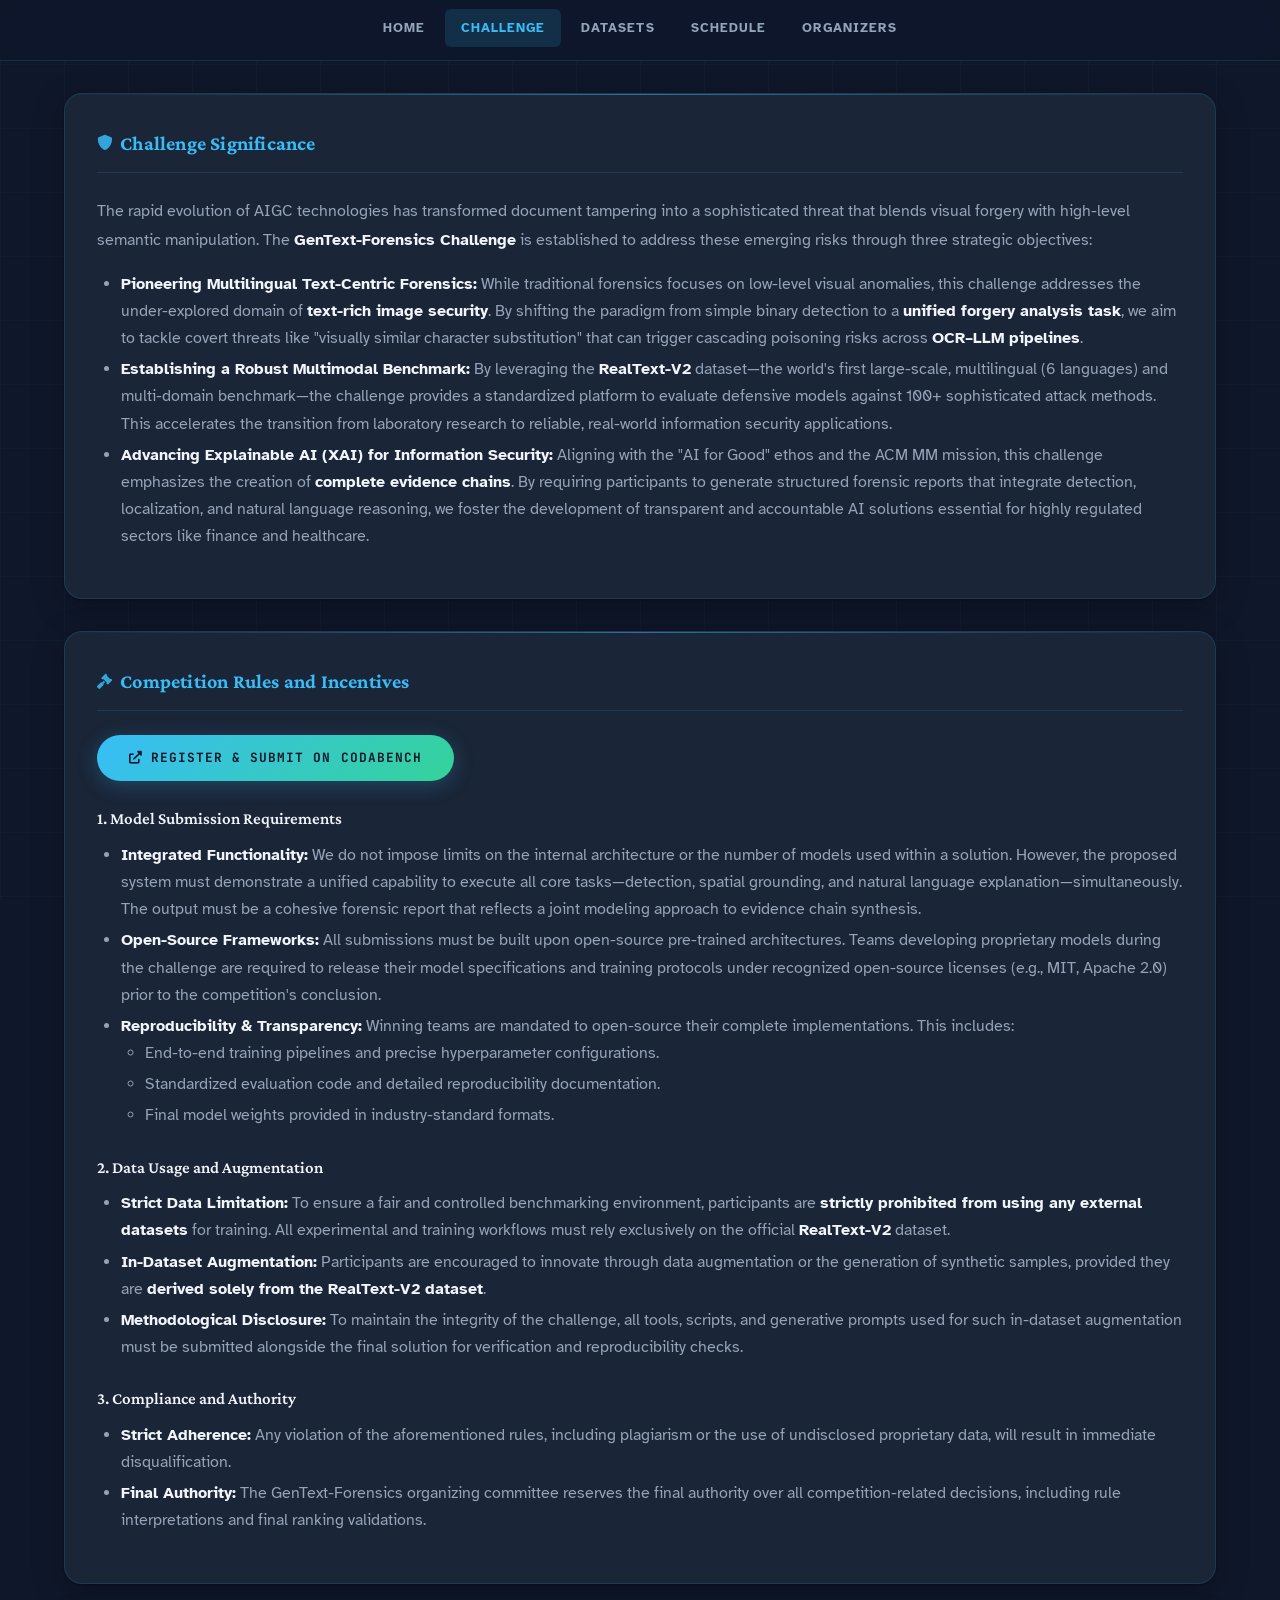
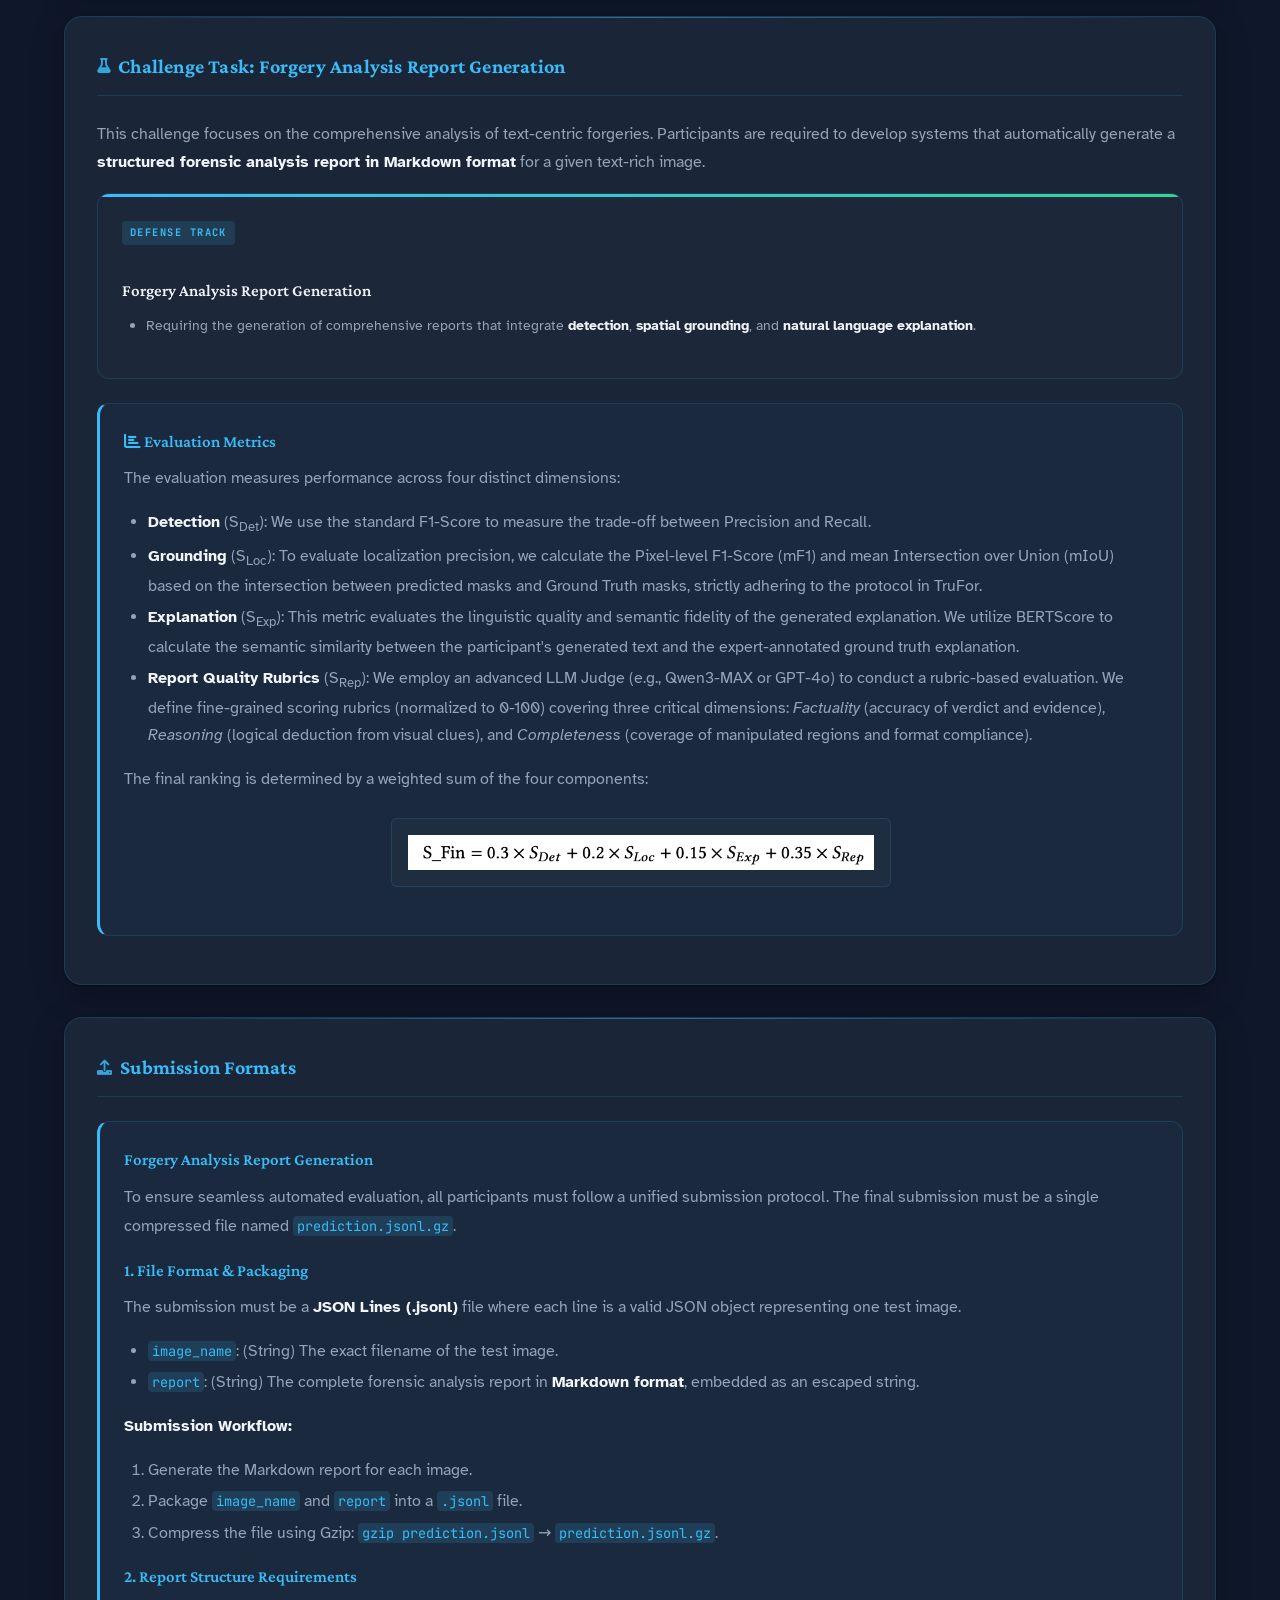
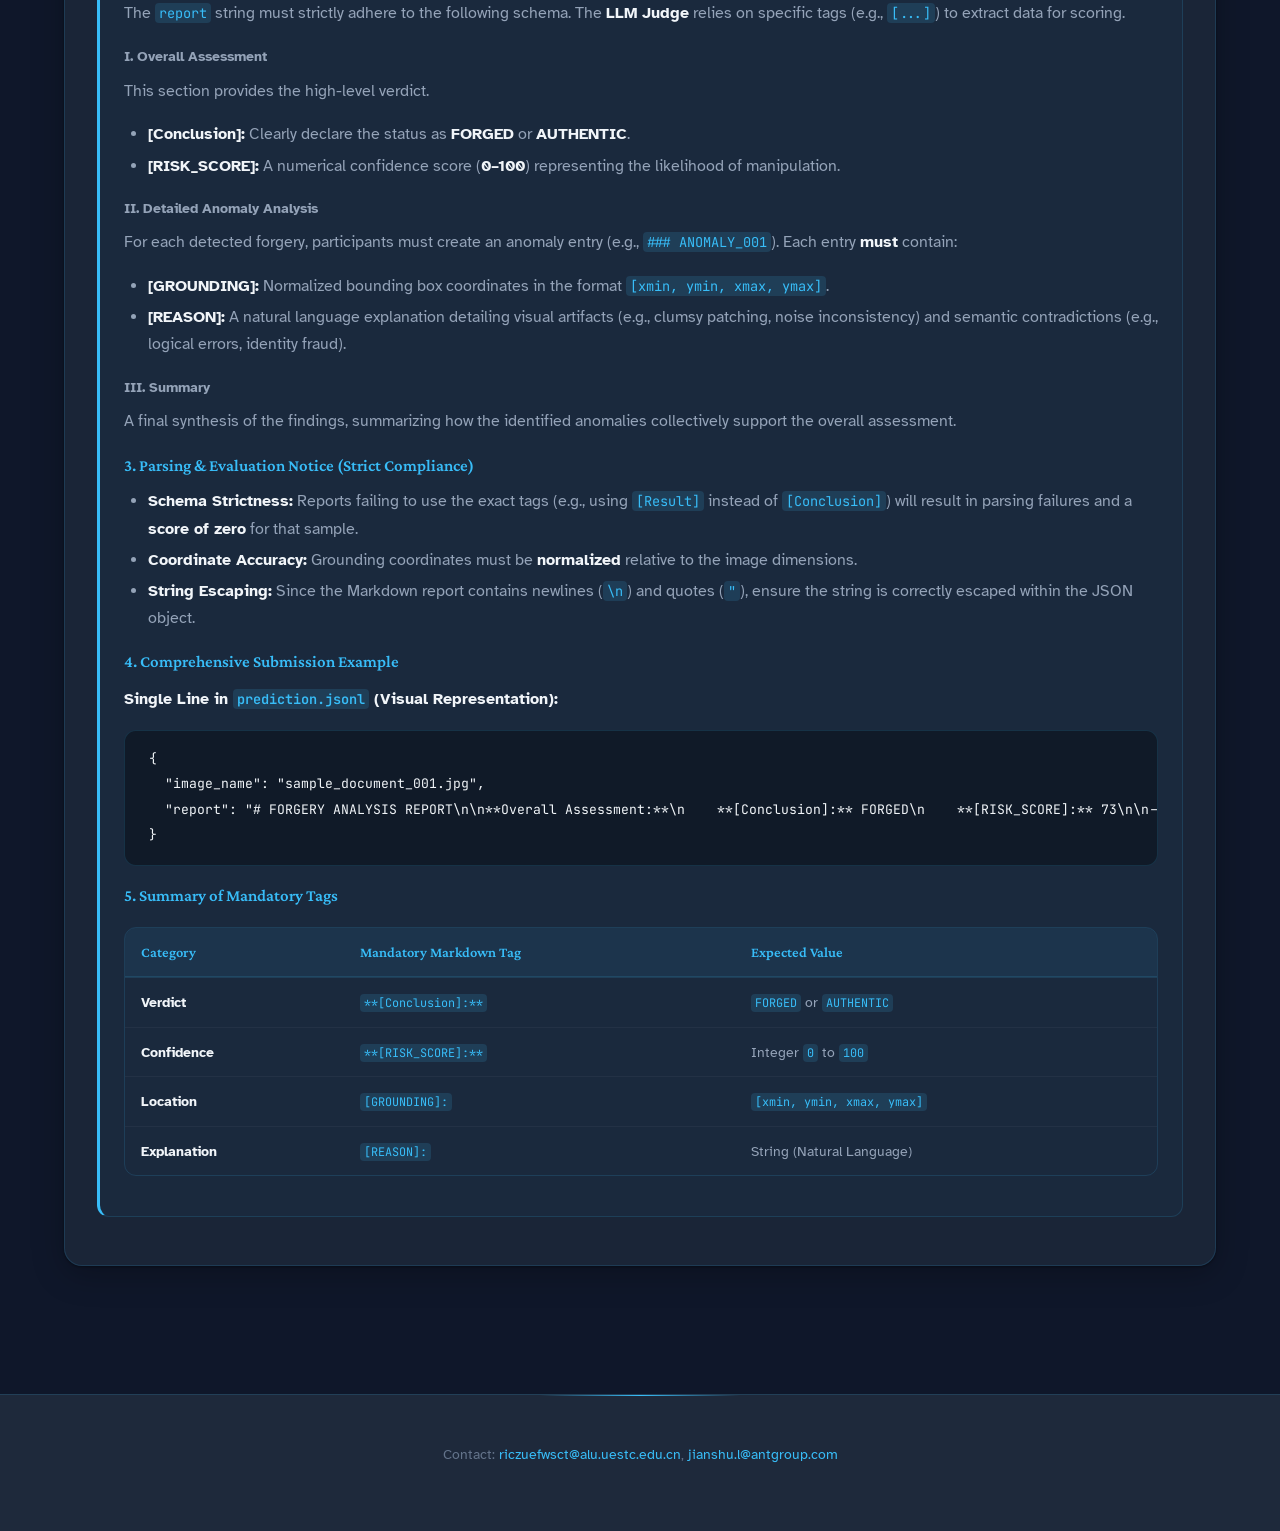
==== commit 330157b8: "修改数据信息" ====
--- a/challenge.html
+++ b/challenge.html
@@ -48,6 +48,12 @@
             <i class="fas fa-gavel" aria-hidden="true"></i>
             Competition Rules and Incentives
         </h2>
+
+        <div style="margin-bottom: var(--sp-5);">
+            <a href="https://www.codabench.org/competitions/15805/" target="_blank" rel="noopener noreferrer" class="cta-button">
+                <i class="fas fa-external-link-alt" aria-hidden="true"></i> Register &amp; Submit on Codabench
+            </a>
+        </div>
 
         <h3>1. Model Submission Requirements</h3>
         <ul>
@@ -212,5 +218,4 @@
 </footer>
 
 </body>
-</html>
-
+</html>
